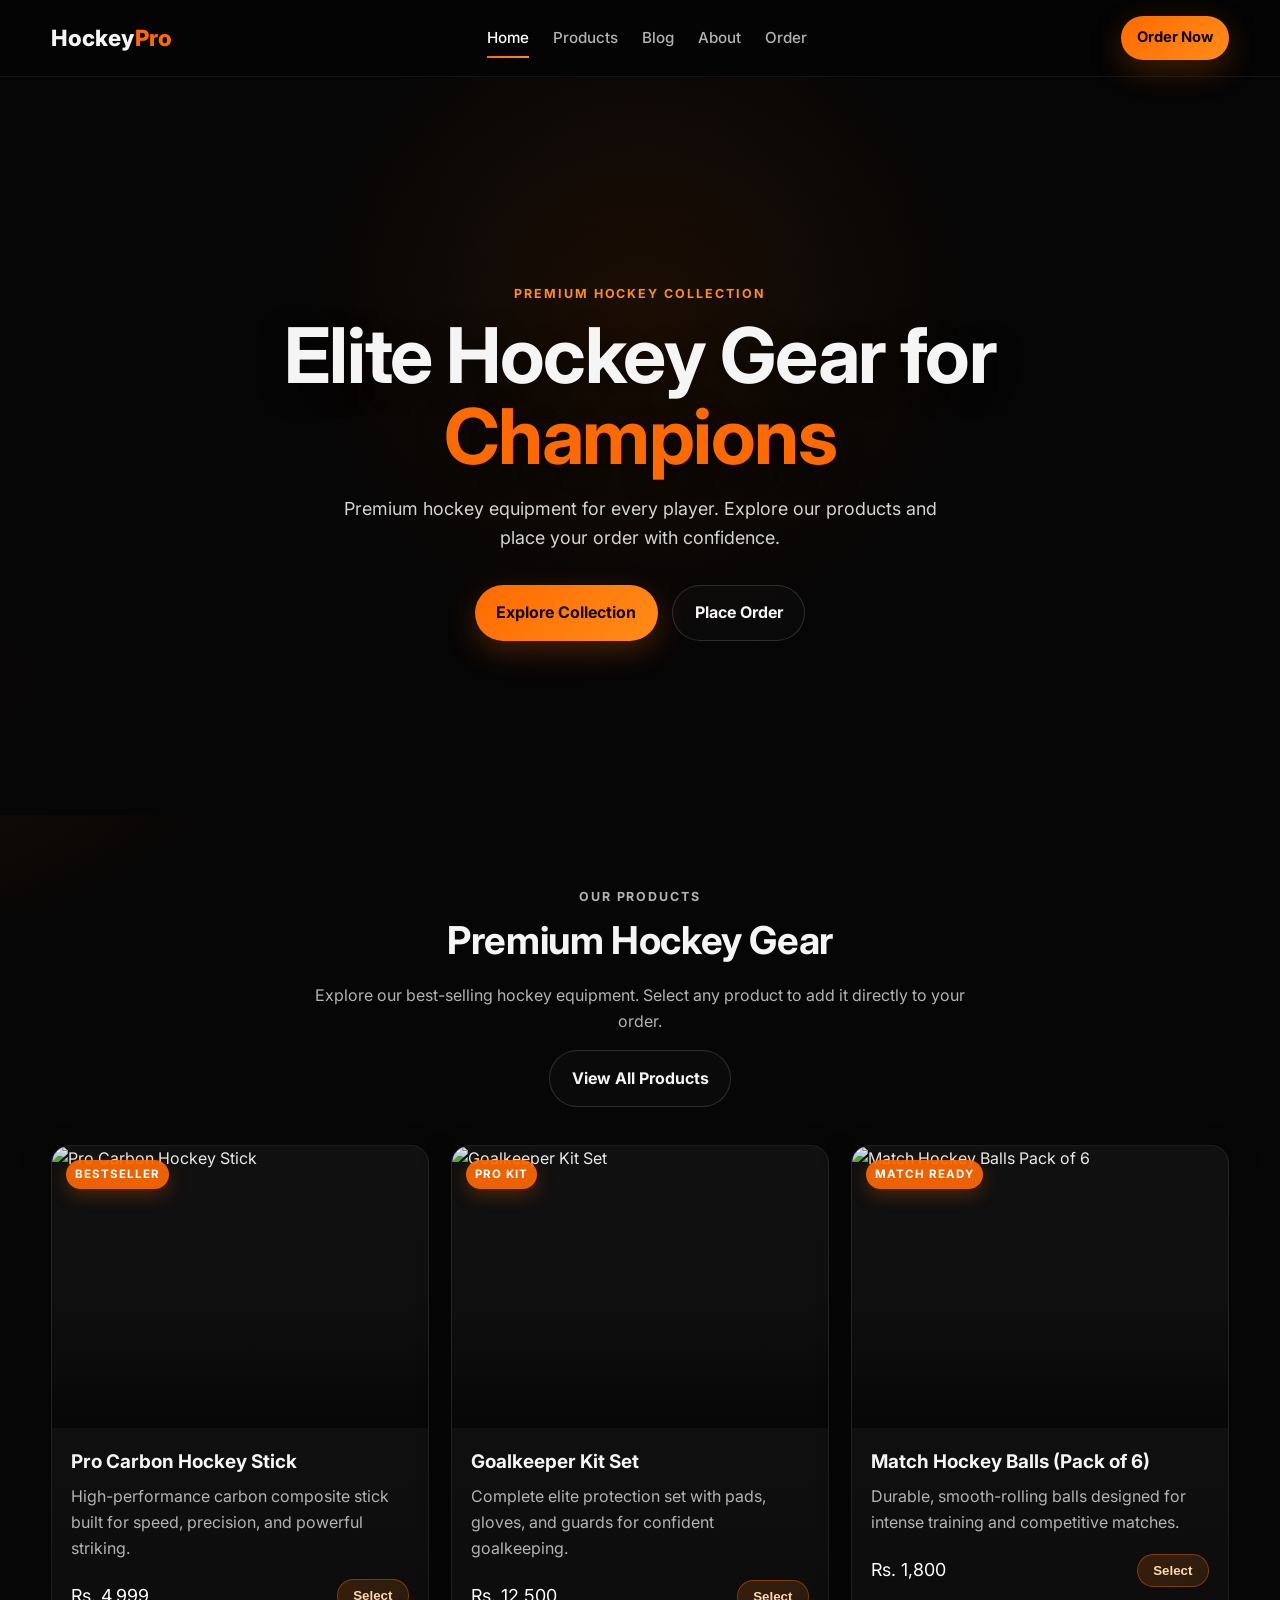
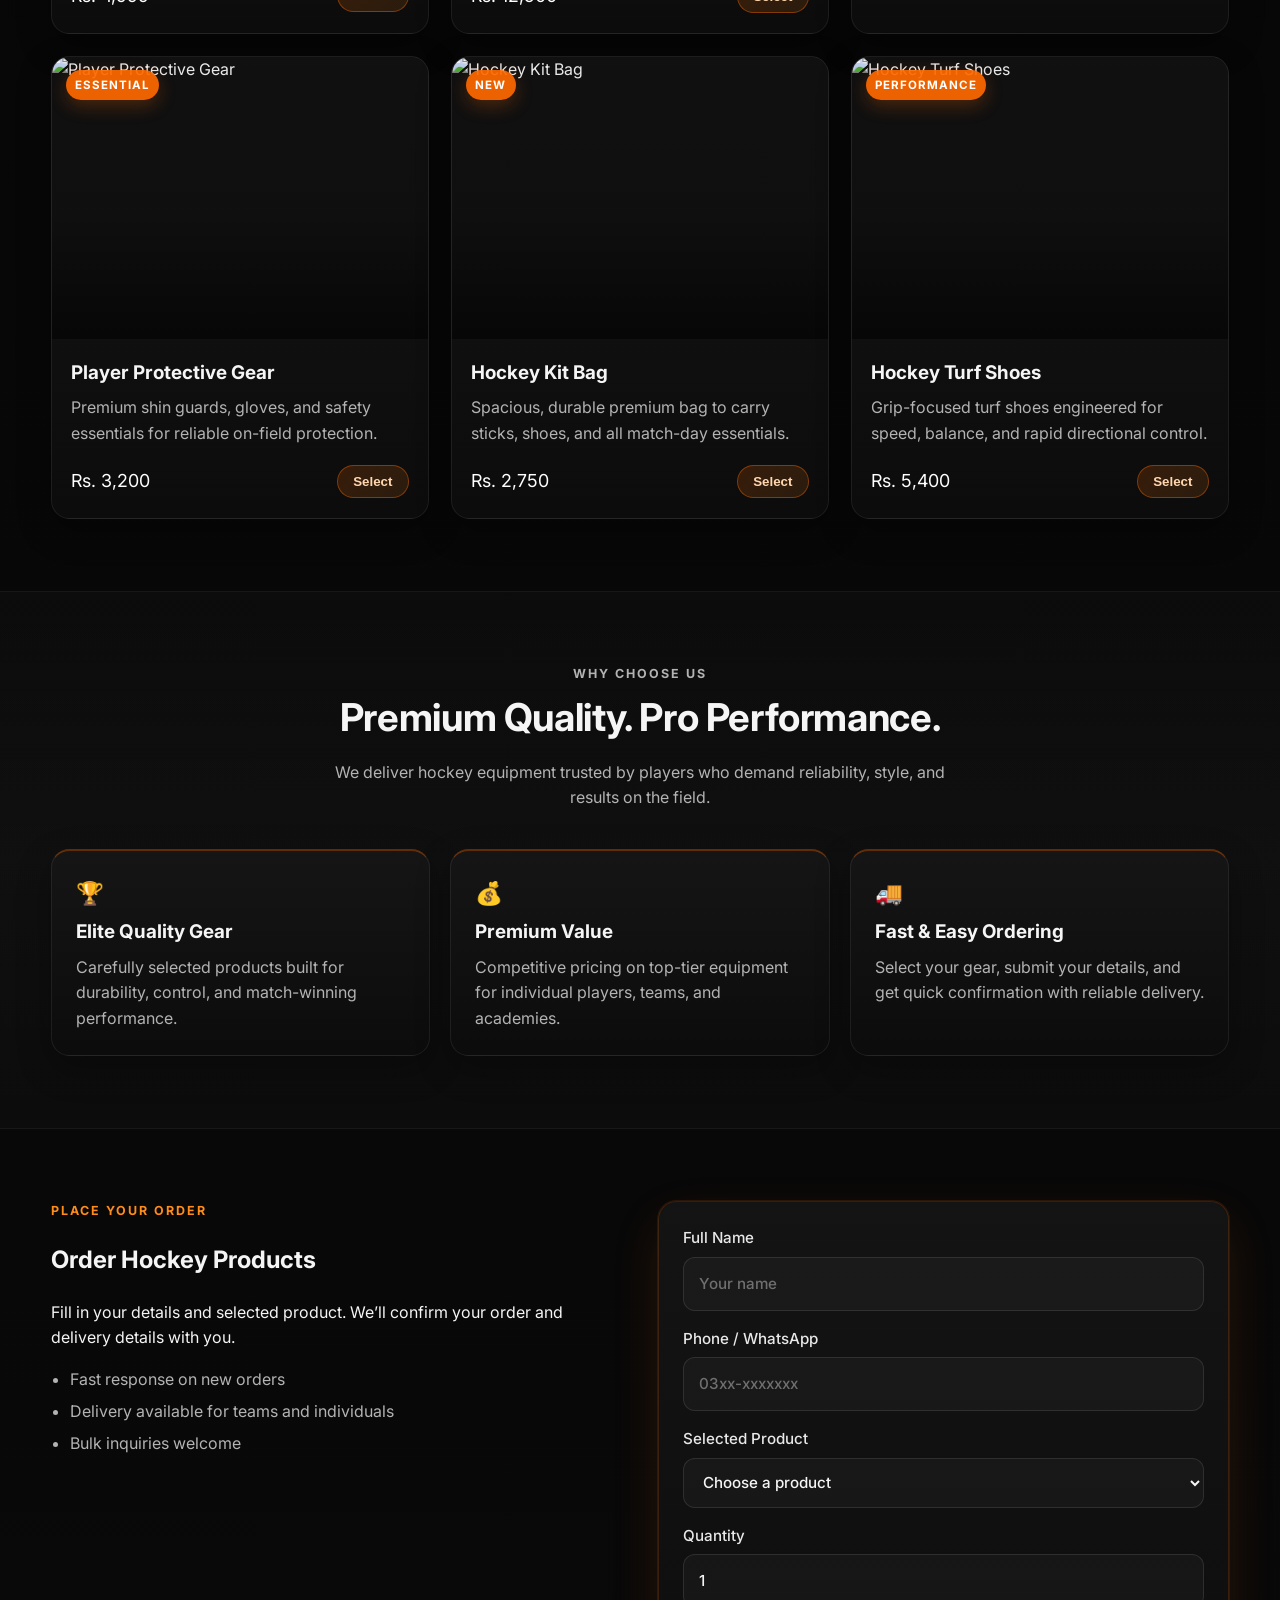
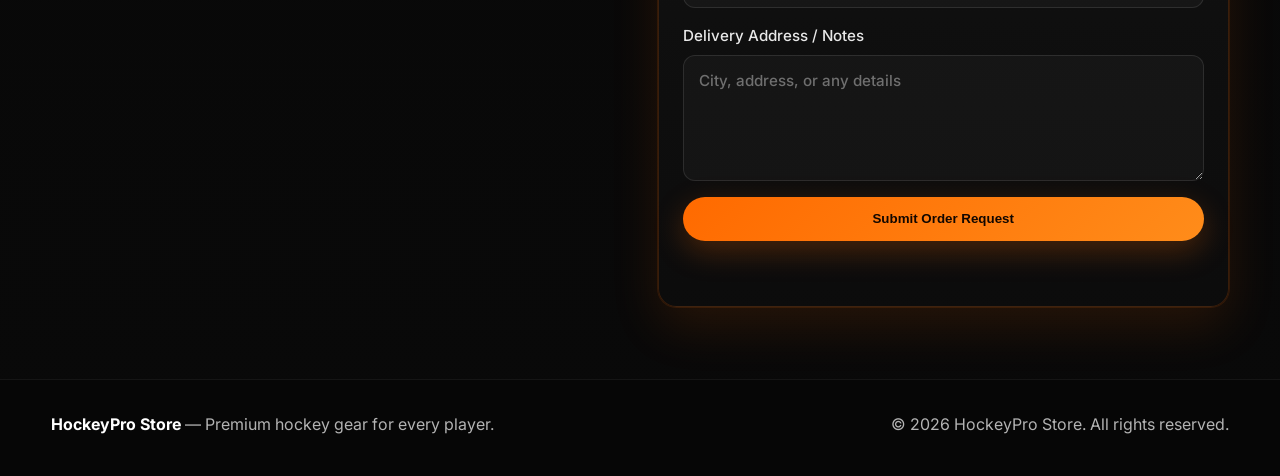
==== index.html @ 4ad11e12 "Add About Us page and unify site navigation" ====
<!DOCTYPE html>
<html lang="en">
<head>
  <meta charset="UTF-8" />
  <meta name="viewport" content="width=device-width, initial-scale=1.0" />
  <title>HockeyPro Store | Premium Hockey Gear</title>
  <meta name="description" content="Shop premium hockey sticks, balls, protective gear, and accessories. Order your hockey equipment today." />
  <link rel="preconnect" href="https://fonts.googleapis.com">
  <link rel="preconnect" href="https://fonts.gstatic.com" crossorigin>
  <link href="https://fonts.googleapis.com/css2?family=Inter:wght@400;500;600;700;800&display=swap" rel="stylesheet">
  <link rel="stylesheet" href="styles.css" />
</head>
<body>
  <header class="site-header">
    <div class="container nav">
      <a class="brand" href="index.html">Hockey<span>Pro</span></a>
      <nav class="nav-links">
        <a href="index.html" class="active">Home</a>
        <a href="products.html">Products</a>
        <a href="blog.html">Blog</a>
        <a href="about.html">About</a>
        <a href="#order">Order</a>
      </nav>
      <a class="btn btn-sm" href="#order">Order Now</a>
    </div>
  </header>

  <main id="home">
    <section class="hero">
      <div class="hero-overlay"></div>
      <div class="container hero-simple">
        <p class="eyebrow">Premium Hockey Collection</p>
        <h1>Elite Hockey Gear for <span class="accent">Champions</span></h1>
        <p class="lead">Premium hockey equipment for every player. Explore our products and place your order with confidence.</p>
        <div class="hero-actions">
          <a class="btn" href="products.html">Explore Collection</a>
          <a class="btn btn-outline" href="#order">Place Order</a>
        </div>
      </div>
    </section>

    <section id="products" class="section">
      <div class="container">
        <div class="section-head">
          <p class="eyebrow">Our Products</p>
          <h2>Premium Hockey Gear</h2>
          <p>Explore our best-selling hockey equipment. Select any product to add it directly to your order.</p>
          <p style="margin-top:1rem;"><a class="btn btn-outline" href="products.html">View All Products</a></p>
        </div>
        <div class="product-grid">
          <article class="product-card">
            <div class="product-media">
              <img src="https://images.unsplash.com/photo-1517649763962-0c623066013b?auto=format&fit=crop&w=900&q=80" alt="Pro Carbon Hockey Stick" loading="lazy" />
              <span class="product-tag">Bestseller</span>
            </div>
            <div class="product-body">
              <h3>Pro Carbon Hockey Stick</h3>
              <p>High-performance carbon composite stick built for speed, precision, and powerful striking.</p>
              <div class="product-meta">
                <span class="price">Rs. 4,999</span>
                <button class="link-btn" data-product="Pro Carbon Hockey Stick">Select</button>
              </div>
            </div>
          </article>
          <article class="product-card">
            <div class="product-media">
              <img src="https://images.unsplash.com/photo-1580748141549-71748dbe0bdc?auto=format&fit=crop&w=900&q=80" alt="Goalkeeper Kit Set" loading="lazy" />
              <span class="product-tag">Pro Kit</span>
            </div>
            <div class="product-body">
              <h3>Goalkeeper Kit Set</h3>
              <p>Complete elite protection set with pads, gloves, and guards for confident goalkeeping.</p>
              <div class="product-meta">
                <span class="price">Rs. 12,500</span>
                <button class="link-btn" data-product="Goalkeeper Kit Set">Select</button>
              </div>
            </div>
          </article>
          <article class="product-card">
            <div class="product-media">
              <img src="https://images.unsplash.com/photo-1526232761682-d26e03ac148e?auto=format&fit=crop&w=900&q=80" alt="Match Hockey Balls Pack of 6" loading="lazy" />
              <span class="product-tag">Match Ready</span>
            </div>
            <div class="product-body">
              <h3>Match Hockey Balls (Pack of 6)</h3>
              <p>Durable, smooth-rolling balls designed for intense training and competitive matches.</p>
              <div class="product-meta">
                <span class="price">Rs. 1,800</span>
                <button class="link-btn" data-product="Match Hockey Balls (Pack of 6)">Select</button>
              </div>
            </div>
          </article>
          <article class="product-card">
            <div class="product-media">
              <img src="https://images.unsplash.com/photo-1519315901367-f34ff9154487?auto=format&fit=crop&w=900&q=80" alt="Player Protective Gear" loading="lazy" />
              <span class="product-tag">Essential</span>
            </div>
            <div class="product-body">
              <h3>Player Protective Gear</h3>
              <p>Premium shin guards, gloves, and safety essentials for reliable on-field protection.</p>
              <div class="product-meta">
                <span class="price">Rs. 3,200</span>
                <button class="link-btn" data-product="Player Protective Gear">Select</button>
              </div>
            </div>
          </article>
          <article class="product-card">
            <div class="product-media">
              <img src="https://images.unsplash.com/photo-1553062407-98eeb64c6a62?auto=format&fit=crop&w=900&q=80" alt="Hockey Kit Bag" loading="lazy" />
              <span class="product-tag">New</span>
            </div>
            <div class="product-body">
              <h3>Hockey Kit Bag</h3>
              <p>Spacious, durable premium bag to carry sticks, shoes, and all match-day essentials.</p>
              <div class="product-meta">
                <span class="price">Rs. 2,750</span>
                <button class="link-btn" data-product="Hockey Kit Bag">Select</button>
              </div>
            </div>
          </article>
          <article class="product-card">
            <div class="product-media">
              <img src="https://images.unsplash.com/photo-1542291026-7eec264c27ff?auto=format&fit=crop&w=900&q=80" alt="Hockey Turf Shoes" loading="lazy" />
              <span class="product-tag">Performance</span>
            </div>
            <div class="product-body">
              <h3>Hockey Turf Shoes</h3>
              <p>Grip-focused turf shoes engineered for speed, balance, and rapid directional control.</p>
              <div class="product-meta">
                <span class="price">Rs. 5,400</span>
                <button class="link-btn" data-product="Hockey Turf Shoes">Select</button>
              </div>
            </div>
          </article>
        </div>
      </div>
    </section>

    <section id="why-us" class="section section-alt">
      <div class="container">
        <div class="section-head">
          <p class="eyebrow">Why Choose Us</p>
          <h2>Premium Quality. Pro Performance.</h2>
          <p>We deliver hockey equipment trusted by players who demand reliability, style, and results on the field.</p>
        </div>
        <div class="features-grid">
          <div class="feature">
            <div class="feature-icon">🏆</div>
            <h3>Elite Quality Gear</h3>
            <p>Carefully selected products built for durability, control, and match-winning performance.</p>
          </div>
          <div class="feature">
            <div class="feature-icon">💰</div>
            <h3>Premium Value</h3>
            <p>Competitive pricing on top-tier equipment for individual players, teams, and academies.</p>
          </div>
          <div class="feature">
            <div class="feature-icon">🚚</div>
            <h3>Fast & Easy Ordering</h3>
            <p>Select your gear, submit your details, and get quick confirmation with reliable delivery.</p>
          </div>
        </div>
      </div>
    </section>

    <section id="order" class="section">
      <div class="container order-grid">
        <div>
          <p class="eyebrow">Place Your Order</p>
          <h2>Order Hockey Products</h2>
          <p>Fill in your details and selected product. We’ll confirm your order and delivery details with you.</p>
          <ul class="order-points">
            <li>Fast response on new orders</li>
            <li>Delivery available for teams and individuals</li>
            <li>Bulk inquiries welcome</li>
          </ul>
        </div>
        <form id="order-form" class="order-form">
          <label>
            Full Name
            <input type="text" name="name" placeholder="Your name" required />
          </label>
          <label>
            Phone / WhatsApp
            <input type="tel" name="phone" placeholder="03xx-xxxxxxx" required />
          </label>
          <label>
            Selected Product
            <select name="product" id="product-select" required>
              <option value="">Choose a product</option>
              <option>Pro Carbon Hockey Stick</option>
              <option>Goalkeeper Kit Set</option>
              <option>Match Hockey Balls (Pack of 6)</option>
              <option>Player Protective Gear</option>
              <option>Hockey Kit Bag</option>
              <option>Hockey Turf Shoes</option>
            </select>
          </label>
          <label>
            Quantity
            <input type="number" name="quantity" min="1" value="1" required />
          </label>
          <label>
            Delivery Address / Notes
            <textarea name="notes" rows="4" placeholder="City, address, or any details"></textarea>
          </label>
          <button type="submit" class="btn btn-block">Submit Order Request</button>
          <p id="form-status" class="form-status" aria-live="polite"></p>
        </form>
      </div>
    </section>
  </main>

  <footer class="site-footer">
    <div class="container footer-inner">
      <p><strong>HockeyPro Store</strong> — Premium hockey gear for every player.</p>
      <p>© 2026 HockeyPro Store. All rights reserved.</p>
    </div>
  </footer>

  <script src="config.js"></script>
  <script src="script.js"></script>
</body>
</html>
---- styles.css ----
:root {
  --bg: #050505;
  --bg-soft: #0b0b0b;
  --surface: #111111;
  --surface-2: #171717;
  --text: #f5f5f5;
  --muted: #b3b3b3;
  --accent: #ff6a00;
  --accent-2: #ff8c1a;
  --accent-dark: #e25800;
  --border: rgba(255, 255, 255, 0.08);
  --border-accent: rgba(255, 106, 0, 0.35);
  --shadow: 0 24px 60px rgba(0, 0, 0, 0.55);
  --glow: 0 0 0 1px rgba(255,106,0,0.12), 0 20px 50px rgba(255,106,0,0.12);
}

* { box-sizing: border-box; }
html { scroll-behavior: smooth; }
body {
  margin: 0;
  font-family: "Inter", system-ui, -apple-system, Segoe UI, Roboto, sans-serif;
  color: var(--text);
  background:
    radial-gradient(900px 500px at 85% -10%, rgba(255,106,0,0.18), transparent 60%),
    radial-gradient(700px 400px at -10% 20%, rgba(255,106,0,0.08), transparent 55%),
    linear-gradient(180deg, #050505 0%, #090909 100%);
  line-height: 1.6;
  min-height: 100vh;
}

a { color: inherit; text-decoration: none; }
.container { width: min(1180px, 92%); margin: 0 auto; }

.site-header {
  position: sticky;
  top: 0;
  z-index: 30;
  backdrop-filter: blur(14px);
  background: rgba(5, 5, 5, 0.72);
  border-bottom: 1px solid rgba(255,255,255,0.06);
}
.nav {
  display: flex;
  align-items: center;
  justify-content: space-between;
  gap: 1rem;
  padding: 1rem 0;
}
.brand { font-size: 1.4rem; font-weight: 800; letter-spacing: 0.4px; }
.brand span { color: var(--accent); }
.nav-links { display: flex; gap: 1.5rem; color: var(--muted); font-weight: 500; font-size: 0.95rem; }
.nav-links a { position: relative; padding: 0.2rem 0; transition: color 0.2s ease; }
.nav-links a:hover { color: #fff; }
.nav-links a::after {
  content: "";
  position: absolute;
  left: 0; bottom: -4px;
  width: 100%; height: 2px;
  background: linear-gradient(90deg, var(--accent), var(--accent-2));
  transform: scaleX(0);
  transform-origin: left;
  transition: transform 0.2s ease;
}
.nav-links a.active { color: #fff; }
.nav-links a.active::after { transform: scaleX(1); }

.page-hero {
  padding: 7rem 0 4.5rem;
  position: relative;
  overflow: hidden;
  min-height: 52vh;
  display: flex;
  align-items: center;
  background: url("https://images.unsplash.com/photo-1515703407324-5f753afd8be8?auto=format&fit=crop&w=1920&q=80") center/cover no-repeat;
  border-bottom: 1px solid rgba(255,255,255,0.05);
}
.page-hero .hero-simple { max-width: 820px; position: relative; z-index: 2; }

.btn {
  display: inline-flex;
  align-items: center;
  justify-content: center;
  padding: 0.9rem 1.35rem;
  border-radius: 999px;
  background: linear-gradient(135deg, var(--accent), var(--accent-2));
  color: #120700;
  font-weight: 700;
  border: none;
  cursor: pointer;
  transition: transform 0.18s ease, box-shadow 0.18s ease, filter 0.18s ease;
  box-shadow: 0 10px 30px rgba(255,106,0,0.25);
}
.btn:hover { transform: translateY(-2px); filter: brightness(1.05); box-shadow: 0 14px 34px rgba(255,106,0,0.32); }
.btn-outline {
  background: rgba(255,255,255,0.02);
  color: var(--text);
  border: 1px solid rgba(255,255,255,0.14);
  box-shadow: none;
}
.btn-outline:hover { background: rgba(255,255,255,0.06); border-color: rgba(255,106,0,0.4); box-shadow: none; }
.btn-sm { padding: 0.65rem 1rem; font-size: 0.92rem; }
.btn-block { width: 100%; }

.hero {
  padding: 8rem 0 6rem;
  position: relative;
  overflow: hidden;
  min-height: 82vh;
  display: flex;
  align-items: center;
  background: url("https://images.unsplash.com/photo-1515703407324-5f753afd8be8?auto=format&fit=crop&w=1920&q=80") center/cover no-repeat;
}
.hero-overlay {
  position: absolute;
  inset: 0;
  z-index: 1;
  background:
    linear-gradient(180deg, rgba(5,5,5,0.35) 0%, rgba(5,5,5,0.6) 50%, rgba(5,5,5,0.92) 100%),
    radial-gradient(circle at 50% 35%, rgba(255,106,0,0.18), transparent 45%);
}
.hero-simple {
  position: relative;
  z-index: 2;
  max-width: 780px;
  margin: 0 auto;
  text-align: center;
  display: flex;
  flex-direction: column;
  align-items: center;
}
.eyebrow {
  color: var(--accent-2);
  text-transform: uppercase;
  letter-spacing: 0.16em;
  font-size: 0.78rem;
  font-weight: 700;
  margin: 0 0 0.8rem;
}
h1 {
  font-size: clamp(2.6rem, 6vw, 4.8rem);
  line-height: 1.05;
  margin: 0 0 1.1rem;
  letter-spacing: -0.02em;
  text-shadow: 0 8px 30px rgba(0,0,0,0.45);
}
h1 .accent { color: var(--accent); }
.lead { color: #d4d4d4; font-size: 1.12rem; max-width: 58ch; margin: 0; }
.hero-actions { display: flex; gap: 0.9rem; margin: 2rem 0 0; flex-wrap: wrap; justify-content: center; }

.section { padding: 4.5rem 0; }
.section-alt {
  background: linear-gradient(180deg, rgba(255,255,255,0.015), rgba(255,255,255,0.03), rgba(255,255,255,0.015));
  border-top: 1px solid rgba(255,255,255,0.05);
  border-bottom: 1px solid rgba(255,255,255,0.05);
}
.section-head { text-align: center; margin-bottom: 2.4rem; }
.section-head h2 { font-size: clamp(1.8rem, 3vw, 2.6rem); margin: 0.2rem 0 0.7rem; letter-spacing: -0.01em; }
.section-head p { color: var(--muted); margin: 0 auto; max-width: 65ch; }

.product-grid {
  display: grid;
  grid-template-columns: repeat(3, 1fr);
  gap: 1.4rem;
}
.product-card, .feature, .order-form {
  background: linear-gradient(180deg, rgba(22,22,22,0.96), rgba(12,12,12,0.99));
  border: 1px solid rgba(255,255,255,0.07);
  border-radius: 1.15rem;
  box-shadow: 0 12px 34px rgba(0,0,0,0.32);
}
.feature, .order-form { padding: 1.5rem; }
.product-card {
  overflow: hidden;
  padding: 0;
  position: relative;
  transition: transform 0.22s ease, border-color 0.22s ease, box-shadow 0.22s ease;
}
.product-card:hover {
  transform: translateY(-6px);
  border-color: var(--border-accent);
  box-shadow: 0 0 0 1px rgba(255,106,0,0.15), 0 24px 50px rgba(255,106,0,0.14);
}
.product-media {
  position: relative;
  aspect-ratio: 4 / 3;
  overflow: hidden;
  background: #111;
}
.product-media img {
  width: 100%;
  height: 100%;
  object-fit: cover;
  display: block;
  transition: transform 0.5s ease, filter 0.3s ease;
  filter: saturate(1.05) contrast(1.02);
}
.product-card:hover .product-media img { transform: scale(1.06); }
.product-media::after {
  content: "";
  position: absolute;
  inset: 0;
  background: linear-gradient(to top, rgba(5,5,5,0.85) 0%, rgba(5,5,5,0.15) 45%, rgba(5,5,5,0.05) 100%);
  pointer-events: none;
}
.product-tag {
  position: absolute;
  top: 0.85rem;
  left: 0.85rem;
  z-index: 2;
  display: inline-block;
  font-size: 0.72rem;
  font-weight: 700;
  letter-spacing: 0.08em;
  text-transform: uppercase;
  color: #fff;
  background: rgba(255,106,0,0.92);
  padding: 0.35rem 0.6rem;
  border-radius: 999px;
  box-shadow: 0 6px 18px rgba(255,106,0,0.25);
}
.product-body { padding: 1.2rem 1.2rem 1.25rem; }
.product-card h3, .feature h3 { margin: 0 0 0.45rem; font-size: 1.18rem; }
.product-card p, .feature p, .order-points { color: var(--muted); margin: 0; }
.product-meta {
  display: flex;
  align-items: center;
  justify-content: space-between;
  margin-top: 1.15rem;
  gap: 0.6rem;
}
.product-meta .price { font-size: 1.12rem; color: #fff; }
.link-btn {
  background: linear-gradient(135deg, rgba(255,106,0,0.18), rgba(255,140,26,0.12));
  color: #ffd7b0;
  border: 1px solid rgba(255,106,0,0.4);
  padding: 0.5rem 0.95rem;
  border-radius: 999px;
  font-weight: 600;
  cursor: pointer;
  transition: all 0.18s ease;
}
.link-btn:hover { background: linear-gradient(135deg, var(--accent), var(--accent-2)); color: #120700; border-color: transparent; }

.features-grid { display: grid; grid-template-columns: repeat(3, 1fr); gap: 1.25rem; }
.feature { border-top: 2px solid rgba(255,106,0,0.35); }
.feature-icon { font-size: 1.4rem; margin-bottom: 0.4rem; }

.order-grid {
  display: grid;
  grid-template-columns: 1fr 1fr;
  gap: 2.2rem;
  align-items: start;
}
.order-points { padding-left: 1.2rem; margin: 1rem 0 0; }
.order-points li { margin-bottom: 0.4rem; }
.order-form {
  display: grid;
  gap: 1rem;
  background: linear-gradient(180deg, rgba(20,20,20,0.98), rgba(12,12,12,0.98));
  border: 1px solid rgba(255,106,0,0.18);
  box-shadow: var(--glow);
}
.order-form label { display: grid; gap: 0.4rem; font-weight: 500; color: #e8e8e8; font-size: 0.95rem; }
.order-form input, .order-form select, .order-form textarea {
  width: 100%;
  padding: 0.85rem 0.95rem;
  border-radius: 0.75rem;
  border: 1px solid rgba(255,255,255,0.1);
  background: rgba(255,255,255,0.03);
  color: var(--text);
  font: inherit;
  transition: border-color 0.18s ease, box-shadow 0.18s ease, background 0.18s ease;
}
.order-form input::placeholder, .order-form textarea::placeholder { color: #6f6f6f; }
.order-form input:focus, .order-form select:focus, .order-form textarea:focus {
  outline: none;
  border-color: rgba(255,106,0,0.55);
  box-shadow: 0 0 0 3px rgba(255,106,0,0.12);
  background: rgba(255,255,255,0.05);
}
.order-form select option { background: #111; color: #fff; }
.form-status { min-height: 1.4em; margin: 0.2rem 0 0; color: #ffbf8a; font-weight: 500; }

/* About page */
.about-hero {
  padding: 8rem 0 5.5rem;
  position: relative;
  overflow: hidden;
  display: flex;
  align-items: center;
  min-height: 70vh;
  background: url("https://images.unsplash.com/photo-1515703407324-5f753afd8be8?auto=format&fit=crop&w=1920&q=80") center/cover no-repeat;
  border-bottom: 1px solid rgba(255,255,255,0.05);
}
.about-hero-inner {
  position: relative;
  z-index: 2;
  max-width: 840px;
  margin: 0 auto;
  text-align: center;
}

.stats-band {
  background: linear-gradient(180deg, rgba(255,255,255,0.03), rgba(255,255,255,0.01));
  border-bottom: 1px solid rgba(255,255,255,0.06);
}
.stats-grid {
  display: grid;
  grid-template-columns: repeat(4, 1fr);
  gap: 1.2rem;
  padding: 2.4rem 0;
}
.stat { position: relative; text-align: center; padding: 0.4rem 0; }
.stat + .stat::before {
  content: "";
  position: absolute;
  left: -0.6rem;
  top: 12%;
  bottom: 12%;
  width: 1px;
  background: rgba(255,255,255,0.08);
}
.stat strong {
  display: block;
  font-size: clamp(1.9rem, 3.2vw, 2.7rem);
  line-height: 1.1;
  letter-spacing: -0.02em;
  background: linear-gradient(135deg, #ffffff 20%, var(--accent-2) 100%);
  -webkit-background-clip: text;
  background-clip: text;
  color: transparent;
}
.stat span { display: block; margin-top: 0.35rem; color: var(--muted); font-size: 0.9rem; }

.story-grid {
  display: grid;
  grid-template-columns: 1.02fr 1fr;
  gap: 3.2rem;
  align-items: center;
}
.story-media {
  position: relative;
  border-radius: 1.2rem;
  overflow: hidden;
  border: 1px solid rgba(255,255,255,0.08);
  box-shadow: var(--shadow);
}
.story-media img {
  width: 100%;
  display: block;
  aspect-ratio: 4 / 3;
  object-fit: cover;
}
.story-media::after {
  content: "";
  position: absolute;
  inset: 0;
  background: linear-gradient(180deg, transparent 55%, rgba(5,5,5,0.65));
  pointer-events: none;
}
.story-badge {
  position: absolute;
  z-index: 2;
  left: 1rem;
  bottom: 1rem;
  padding: 0.5rem 0.95rem;
  border-radius: 999px;
  background: linear-gradient(135deg, var(--accent), var(--accent-2));
  color: #120700;
  font-weight: 800;
  font-size: 0.78rem;
  letter-spacing: 0.06em;
  text-transform: uppercase;
  box-shadow: 0 8px 22px rgba(255,106,0,0.3);
}
.story-copy h2 {
  font-size: clamp(1.7rem, 3vw, 2.4rem);
  margin: 0.2rem 0 1rem;
  letter-spacing: -0.01em;
}
.story-copy p { color: var(--muted); margin: 0 0 1rem; }
.story-list {
  list-style: none;
  margin: 1.4rem 0 0;
  padding: 0;
  display: grid;
  gap: 0.7rem;
}
.story-list li {
  display: flex;
  gap: 0.65rem;
  align-items: flex-start;
  color: #e2e2e2;
  font-size: 0.97rem;
}
.story-list li::before {
  content: "✓";
  flex: 0 0 auto;
  width: 1.35rem;
  height: 1.35rem;
  border-radius: 50%;
  display: grid;
  place-items: center;
  background: rgba(255,106,0,0.14);
  color: var(--accent-2);
  font-size: 0.75rem;
  font-weight: 800;
  border: 1px solid rgba(255,106,0,0.3);
}

.steps-grid {
  display: grid;
  grid-template-columns: repeat(3, 1fr);
  gap: 1.25rem;
}
.step-card {
  position: relative;
  padding: 1.6rem;
  border-radius: 1.15rem;
  background: linear-gradient(180deg, rgba(22,22,22,0.96), rgba(12,12,12,0.99));
  border: 1px solid rgba(255,255,255,0.07);
  box-shadow: 0 12px 34px rgba(0,0,0,0.32);
  overflow: hidden;
}
.step-card::before {
  content: "";
  position: absolute;
  inset: 0 0 auto;
  height: 2px;
  background: linear-gradient(90deg, var(--accent), transparent);
  opacity: 0.7;
}
.step-num {
  display: block;
  font-size: 2rem;
  font-weight: 800;
  line-height: 1;
  letter-spacing: -0.03em;
  background: linear-gradient(135deg, rgba(255,255,255,0.35), rgba(255,106,0,0.55));
  -webkit-background-clip: text;
  background-clip: text;
  color: transparent;
  margin-bottom: 0.7rem;
}
.step-card h3 { margin: 0 0 0.45rem; font-size: 1.12rem; }
.step-card p { margin: 0; color: var(--muted); font-size: 0.95rem; }

.about-quote {
  margin: 0 auto;
  max-width: 920px;
  padding: 2.8rem 2.2rem;
  border-radius: 1.25rem;
  border: 1px solid rgba(255,106,0,0.22);
  background: linear-gradient(135deg, rgba(255,106,0,0.09), rgba(255,140,26,0.03));
  text-align: center;
}
.about-quote p {
  margin: 0;
  font-size: clamp(1.1rem, 2vw, 1.45rem);
  line-height: 1.6;
  color: #f2f2f2;
  font-weight: 500;
}
.about-quote footer { margin-top: 1.3rem; color: var(--muted); font-size: 0.92rem; }
.about-quote strong { color: #fff; }
.about-cta .hero-actions { margin-top: 1.8rem; }

/* Blog article */
.blog-hero {
  padding: 7rem 0 4.5rem;
  position: relative;
  overflow: hidden;
  display: flex;
  align-items: center;
  min-height: 60vh;
  background: url("https://images.unsplash.com/photo-1515703407324-5f753afd8be8?auto=format&fit=crop&w=1920&q=80") center/cover no-repeat;
  border-bottom: 1px solid rgba(255,255,255,0.05);
}
.blog-hero-inner {
  position: relative;
  z-index: 2;
  max-width: 880px;
  margin: 0 auto;
  text-align: center;
}
.blog-hero h1 { font-size: clamp(2.1rem, 4.6vw, 3.6rem); }
.article-meta {
  display: flex;
  flex-wrap: wrap;
  align-items: center;
  justify-content: center;
  gap: 0.55rem;
  margin-top: 1.7rem;
  color: var(--muted);
  font-size: 0.92rem;
}
.author-avatar {
  width: 2.2rem;
  height: 2.2rem;
  border-radius: 50%;
  display: inline-grid;
  place-items: center;
  background: linear-gradient(135deg, var(--accent), var(--accent-2));
  color: #120700;
  font-weight: 800;
  font-size: 0.76rem;
  letter-spacing: 0.02em;
  margin-right: 0.25rem;
}
.article-meta .dot { color: rgba(255,255,255,0.3); }

.blog-section { padding-top: 3.5rem; }
.blog-layout {
  display: grid;
  grid-template-columns: minmax(0, 1fr) 320px;
  gap: 3rem;
  align-items: start;
}
.article {
  max-width: 760px;
  color: #dcdcdc;
  font-size: 1.03rem;
}
.article-figure {
  margin: 0 0 2rem;
  border-radius: 1.15rem;
  overflow: hidden;
  border: 1px solid rgba(255,255,255,0.08);
  background: #0d0d0d;
}
.article-figure img {
  width: 100%;
  display: block;
  aspect-ratio: 16 / 9;
  object-fit: cover;
}
.article-figure figcaption {
  padding: 0.8rem 1rem;
  font-size: 0.85rem;
  color: var(--muted);
  border-top: 1px solid rgba(255,255,255,0.06);
  background: rgba(255,255,255,0.02);
}
.article p { margin: 0 0 1.15rem; }
.article-intro { font-size: 1.2rem; color: #f0f0f0; }
.article h2 {
  font-size: clamp(1.4rem, 2.4vw, 1.9rem);
  margin: 2.2rem 0 0.85rem;
  color: #fff;
  letter-spacing: -0.01em;
}
.article-list {
  margin: 0 0 1.3rem;
  padding-left: 1.3rem;
  color: var(--muted);
  display: grid;
  gap: 0.55rem;
}
.article-list strong { color: #fff; }
.article-list-numbered { color: #dcdcdc; }
.callout {
  margin: 1.8rem 0;
  padding: 1.35rem 1.5rem;
  border-radius: 1rem;
  border: 1px solid rgba(255,106,0,0.28);
  background: linear-gradient(135deg, rgba(255,106,0,0.1), rgba(255,140,26,0.04));
}
.callout h3 { margin: 0 0 0.45rem; font-size: 1.05rem; }
.callout p { margin: 0; color: #d8d8d8; }
.callout a { color: var(--accent-2); font-weight: 600; text-decoration: underline; text-underline-offset: 2px; }
.article-aside {
  position: sticky;
  top: 100px;
  display: grid;
  gap: 1.2rem;
}
.aside-card {
  background: linear-gradient(180deg, rgba(22,22,22,0.96), rgba(12,12,12,0.99));
  border: 1px solid rgba(255,255,255,0.08);
  border-radius: 1.15rem;
  padding: 1.4rem;
  box-shadow: 0 12px 34px rgba(0,0,0,0.32);
}
.aside-card h3 { margin: 0.1rem 0 0.5rem; font-size: 1.15rem; }
.aside-card p { color: var(--muted); font-size: 0.92rem; margin: 0 0 1rem; }
.aside-card img {
  width: 100%;
  aspect-ratio: 4 / 3;
  object-fit: cover;
  border-radius: 0.8rem;
  margin: 0.4rem 0 0.8rem;
  display: block;
}
.aside-card .aside-price { color: #fff; font-size: 1.2rem; margin: 0 0 1rem; }
.aside-card-alt { border-color: rgba(255,106,0,0.22); }
.blog-cta { border-top: none; }

.site-footer {
  border-top: 1px solid rgba(255,255,255,0.06);
  padding: 1.8rem 0 2.2rem;
  color: var(--muted);
  background: rgba(0,0,0,0.3);
}

.products-page {
  background:
    linear-gradient(rgba(5,5,5,0.82), rgba(5,5,5,0.9)),
    url("https://images.unsplash.com/photo-1515703407324-5f753afd8be8?auto=format&fit=crop&w=1920&q=80") center/cover fixed no-repeat;
}
.products-section {
  background: transparent;
}
.footer-inner { display: flex; justify-content: space-between; gap: 1rem; flex-wrap: wrap; align-items: center; }
.footer-inner p { margin: 0.2rem 0; }
.footer-inner strong { color: #fff; }

@media (max-width: 900px) {
  .order-grid { grid-template-columns: 1fr; }
  .product-grid, .features-grid { grid-template-columns: repeat(2, 1fr); }
  .hero { min-height: 72vh; padding: 6.5rem 0 4.5rem; }
  .blog-layout { grid-template-columns: 1fr; gap: 2.4rem; }
  .article { max-width: none; }
  .article-aside { position: static; grid-template-columns: 1fr 1fr; }
  .blog-hero { min-height: 52vh; padding: 6rem 0 3.5rem; }
  .story-grid { grid-template-columns: 1fr; gap: 2.2rem; }
  .story-media { max-width: 640px; width: 100%; }
  .about-hero { min-height: 58vh; padding: 6.5rem 0 4rem; }
}
@media (max-width: 640px) {
  .nav-links { display: none; }
  .product-grid, .features-grid { grid-template-columns: 1fr; }
  .hero { min-height: 70vh; padding: 5.5rem 0 3.5rem; }
  .hero-actions { flex-direction: column; width: 100%; max-width: 320px; }
  .hero-actions .btn { width: 100%; }
  .article-aside { grid-template-columns: 1fr; }
  .article-meta { font-size: 0.85rem; }
  .article-intro { font-size: 1.08rem; }
  .callout { padding: 1.15rem 1.2rem; }
  .stats-grid { grid-template-columns: 1fr 1fr; gap: 1.4rem 1rem; padding: 1.9rem 0; }
  .stat + .stat::before { display: none; }
  .steps-grid { grid-template-columns: 1fr; }
  .about-quote { padding: 2rem 1.25rem; }
  .about-hero { min-height: 0; padding: 5.5rem 0 3.2rem; }
}
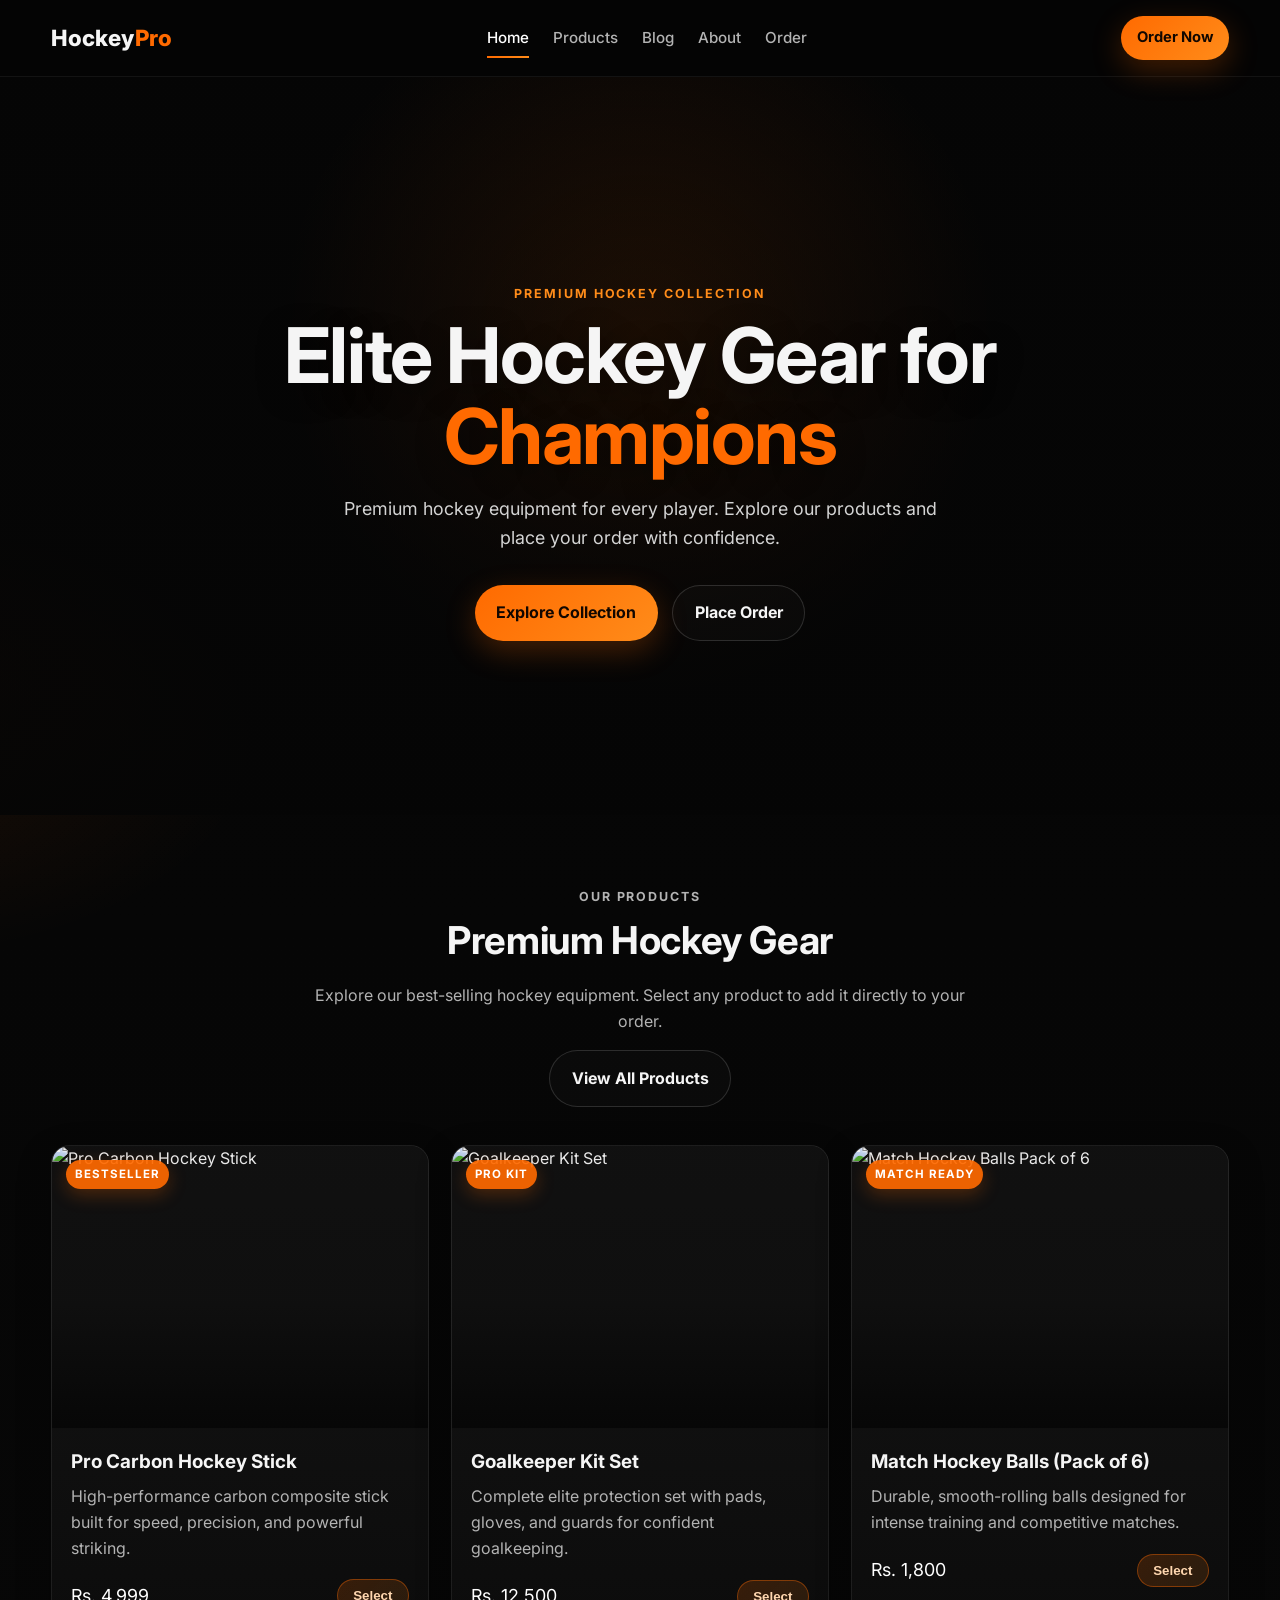
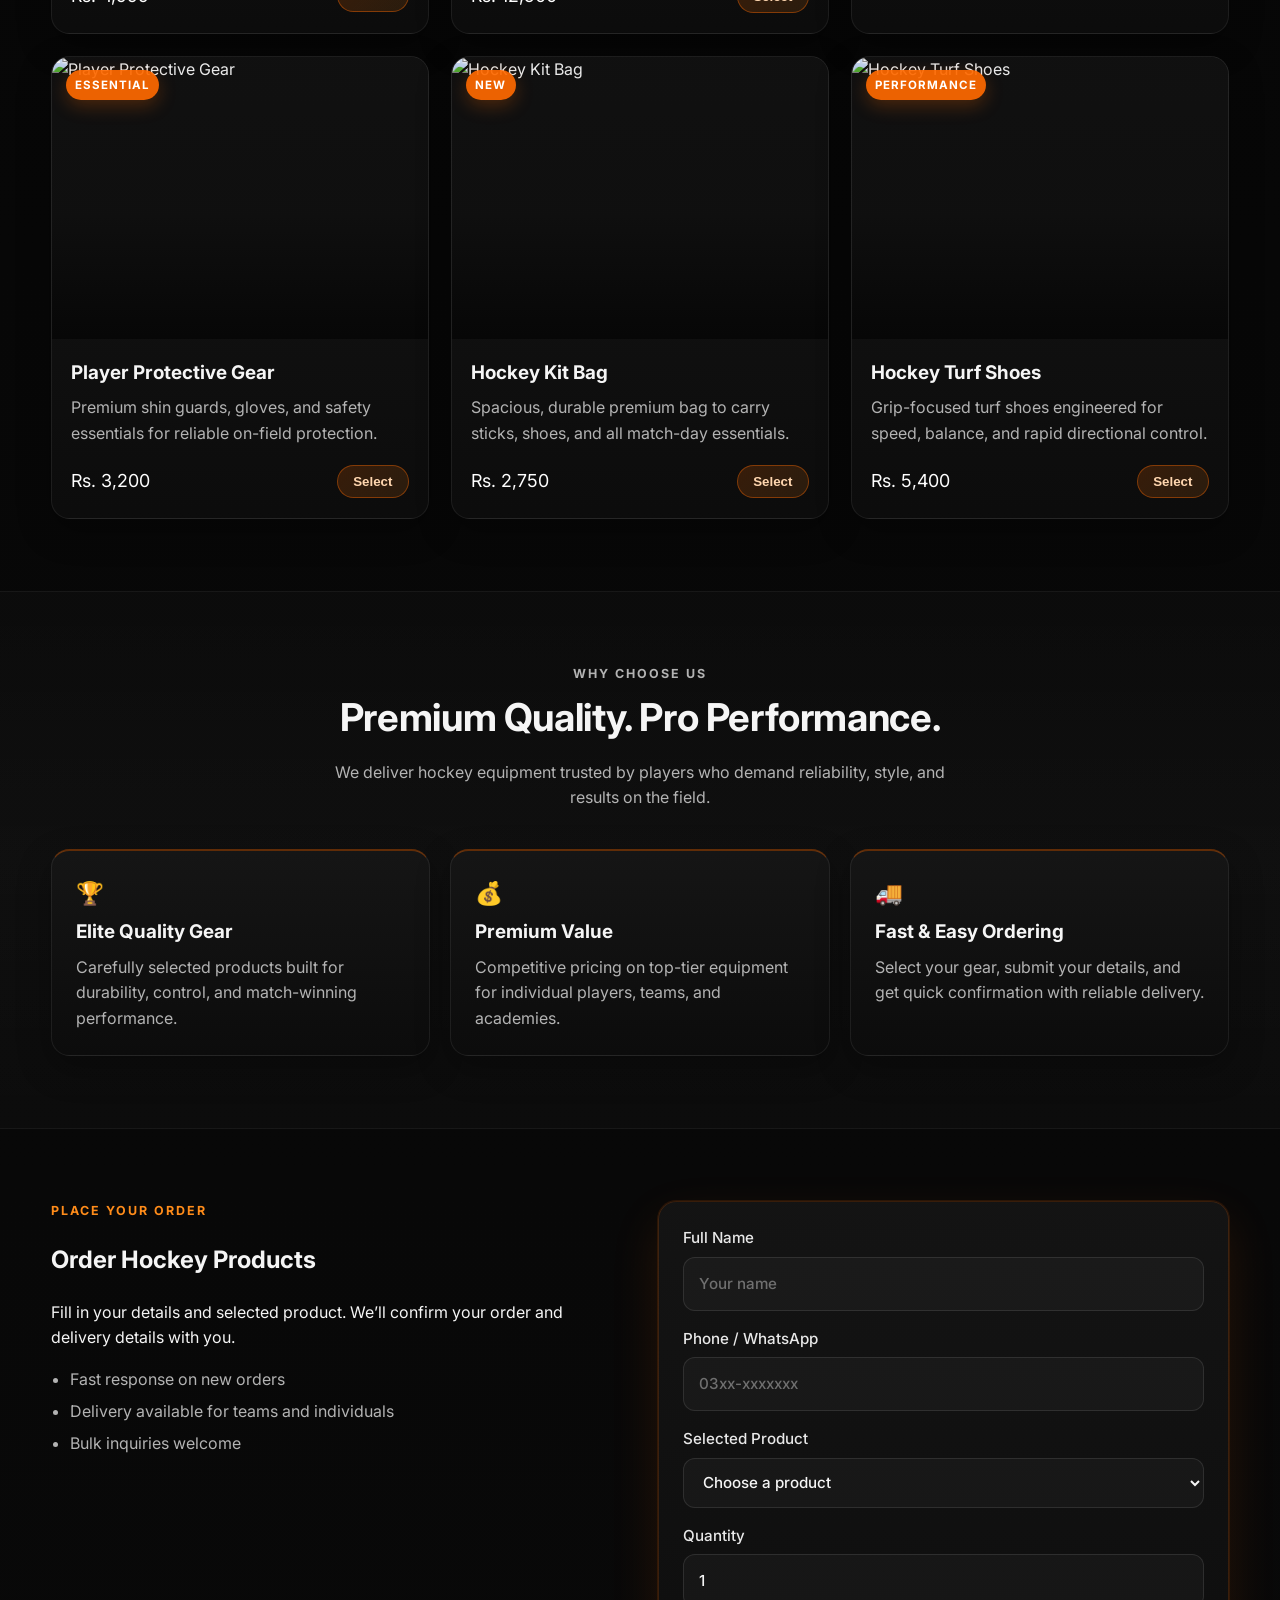
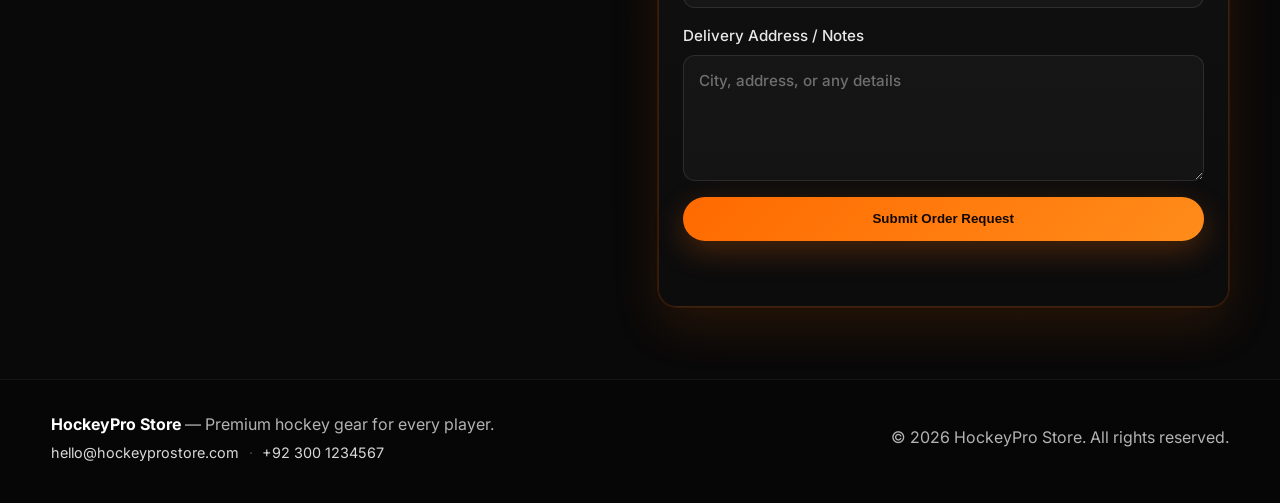
==== commit 883e2ca8: "Upgrade About cards, add brand story and contact section" ====
--- a/index.html
+++ b/index.html
@@ -213,7 +213,14 @@
 
   <footer class="site-footer">
     <div class="container footer-inner">
-      <p><strong>HockeyPro Store</strong> — Premium hockey gear for every player.</p>
+      <div class="footer-brand">
+        <p><strong>HockeyPro Store</strong> — Premium hockey gear for every player.</p>
+        <p class="footer-contact">
+          <a href="mailto:hello@hockeyprostore.com">hello@hockeyprostore.com</a>
+          <span>·</span>
+          <a href="tel:+923001234567">+92 300 1234567</a>
+        </p>
+      </div>
       <p>© 2026 HockeyPro Store. All rights reserved.</p>
     </div>
   </footer>
--- a/styles.css
+++ b/styles.css
@@ -415,32 +415,43 @@
 }
 .step-card {
   position: relative;
-  padding: 1.6rem;
-  border-radius: 1.15rem;
-  background: linear-gradient(180deg, rgba(22,22,22,0.96), rgba(12,12,12,0.99));
-  border: 1px solid rgba(255,255,255,0.07);
-  box-shadow: 0 12px 34px rgba(0,0,0,0.32);
-  overflow: hidden;
+  padding: 1.9rem 1.6rem;
+  border-radius: 1.3rem;
+  background:
+    radial-gradient(120% 130% at 100% 0%, rgba(255,106,0,0.07), transparent 48%),
+    linear-gradient(180deg, rgba(24,24,24,0.98), rgba(10,10,10,0.99));
+  border: 1px solid rgba(255,255,255,0.08);
+  box-shadow: 0 18px 44px rgba(0,0,0,0.42), inset 0 1px 0 rgba(255,255,255,0.05);
+  overflow: hidden;
+  transition: transform 0.25s ease, border-color 0.25s ease, box-shadow 0.25s ease;
+}
+.step-card:hover {
+  transform: translateY(-6px);
+  border-color: rgba(255,106,0,0.38);
+  box-shadow: 0 26px 60px rgba(0,0,0,0.5), 0 0 0 1px rgba(255,106,0,0.14), 0 18px 44px rgba(255,106,0,0.1);
 }
 .step-card::before {
   content: "";
   position: absolute;
   inset: 0 0 auto;
   height: 2px;
-  background: linear-gradient(90deg, var(--accent), transparent);
-  opacity: 0.7;
+  background: linear-gradient(90deg, var(--accent), var(--accent-2) 40%, transparent 85%);
+  opacity: 0.85;
 }
 .step-num {
-  display: block;
-  font-size: 2rem;
+  display: inline-grid;
+  place-items: center;
+  width: 3rem;
+  height: 3rem;
+  border-radius: 0.85rem;
+  font-size: 1.1rem;
   font-weight: 800;
-  line-height: 1;
-  letter-spacing: -0.03em;
-  background: linear-gradient(135deg, rgba(255,255,255,0.35), rgba(255,106,0,0.55));
-  -webkit-background-clip: text;
-  background-clip: text;
-  color: transparent;
-  margin-bottom: 0.7rem;
+  letter-spacing: 0.02em;
+  color: #ffd7b0;
+  background: linear-gradient(135deg, rgba(255,106,0,0.2), rgba(255,140,26,0.05));
+  border: 1px solid rgba(255,106,0,0.32);
+  box-shadow: inset 0 1px 0 rgba(255,255,255,0.08), 0 8px 20px rgba(255,106,0,0.1);
+  margin-bottom: 0.95rem;
 }
 .step-card h3 { margin: 0 0 0.45rem; font-size: 1.12rem; }
 .step-card p { margin: 0; color: var(--muted); font-size: 0.95rem; }
@@ -464,6 +475,199 @@
 .about-quote footer { margin-top: 1.3rem; color: var(--muted); font-size: 0.92rem; }
 .about-quote strong { color: #fff; }
 .about-cta .hero-actions { margin-top: 1.8rem; }
+
+/* Premium cards on the About page */
+.about-page .feature {
+  position: relative;
+  padding: 1.9rem 1.7rem;
+  border-radius: 1.3rem;
+  border: 1px solid rgba(255,106,0,0.16);
+  background:
+    radial-gradient(120% 130% at 0% 0%, rgba(255,106,0,0.12), transparent 48%),
+    linear-gradient(180deg, rgba(24,24,24,0.98), rgba(10,10,10,0.99));
+  box-shadow: 0 18px 44px rgba(0,0,0,0.45), inset 0 1px 0 rgba(255,255,255,0.06);
+  overflow: hidden;
+  transition: transform 0.25s ease, border-color 0.25s ease, box-shadow 0.25s ease;
+}
+.about-page .feature::before {
+  content: "";
+  position: absolute;
+  inset: 0 0 auto;
+  height: 2px;
+  background: linear-gradient(90deg, var(--accent), var(--accent-2) 45%, transparent 90%);
+  opacity: 0.9;
+}
+.about-page .feature::after {
+  content: "";
+  position: absolute;
+  top: -45px;
+  right: -45px;
+  width: 130px;
+  height: 130px;
+  border-radius: 50%;
+  background: radial-gradient(circle, rgba(255,106,0,0.16), transparent 70%);
+  pointer-events: none;
+}
+.about-page .feature > * { position: relative; z-index: 1; }
+.about-page .feature:hover {
+  transform: translateY(-8px);
+  border-color: rgba(255,106,0,0.45);
+  box-shadow: 0 26px 60px rgba(0,0,0,0.55), 0 0 0 1px rgba(255,106,0,0.18), 0 18px 44px rgba(255,106,0,0.12);
+}
+.about-page .feature-icon {
+  width: 3.1rem;
+  height: 3.1rem;
+  border-radius: 0.95rem;
+  display: grid;
+  place-items: center;
+  background: linear-gradient(135deg, rgba(255,106,0,0.22), rgba(255,140,26,0.06));
+  border: 1px solid rgba(255,106,0,0.3);
+  box-shadow: inset 0 1px 0 rgba(255,255,255,0.08), 0 8px 22px rgba(255,106,0,0.12);
+  font-size: 1.35rem;
+  margin-bottom: 1.1rem;
+}
+.about-page .feature h3 { font-size: 1.22rem; letter-spacing: -0.01em; margin-bottom: 0.5rem; }
+.about-page .feature p { font-size: 0.96rem; line-height: 1.65; }
+
+/* More about us */
+.about-extra-grid {
+  display: grid;
+  grid-template-columns: 1.1fr 0.9fr;
+  gap: 3rem;
+  align-items: center;
+}
+.about-extra-copy h2 {
+  font-size: clamp(1.7rem, 3vw, 2.4rem);
+  margin: 0.2rem 0 1rem;
+  letter-spacing: -0.01em;
+}
+.about-extra-copy p { color: var(--muted); margin: 0 0 1rem; }
+.about-highlights {
+  display: grid;
+  grid-template-columns: repeat(3, 1fr);
+  gap: 0.9rem;
+  margin-top: 1.5rem;
+}
+.about-highlights div {
+  padding: 1rem;
+  border-radius: 0.9rem;
+  border: 1px solid rgba(255,255,255,0.08);
+  background: rgba(255,255,255,0.025);
+}
+.about-highlights strong { display: block; font-size: 1.15rem; color: #fff; }
+.about-highlights span { color: var(--muted); font-size: 0.82rem; }
+
+.promise-card {
+  position: relative;
+  padding: 1.9rem 1.7rem;
+  border-radius: 1.3rem;
+  border: 1px solid rgba(255,106,0,0.24);
+  background:
+    radial-gradient(130% 120% at 100% 0%, rgba(255,106,0,0.14), transparent 50%),
+    linear-gradient(180deg, rgba(26,26,26,0.99), rgba(11,11,11,1));
+  box-shadow: var(--glow), 0 22px 55px rgba(0,0,0,0.5);
+}
+.promise-card h3 { margin: 0.1rem 0 0.4rem; font-size: 1.25rem; }
+.promise-list {
+  list-style: none;
+  margin: 1.2rem 0 0;
+  padding: 0;
+  display: grid;
+  gap: 0.9rem;
+}
+.promise-list li {
+  position: relative;
+  padding-left: 1.7rem;
+  color: var(--muted);
+  font-size: 0.95rem;
+  line-height: 1.6;
+}
+.promise-list li::before {
+  content: "✓";
+  position: absolute;
+  left: 0;
+  top: 0.02rem;
+  color: var(--accent-2);
+  font-weight: 800;
+}
+.promise-list strong { color: #fff; }
+
+/* Contact */
+.contact-grid {
+  display: grid;
+  grid-template-columns: repeat(auto-fit, minmax(240px, 1fr));
+  gap: 1.25rem;
+}
+.contact-card {
+  position: relative;
+  display: flex;
+  flex-direction: column;
+  gap: 0.35rem;
+  padding: 1.7rem 1.5rem;
+  border-radius: 1.25rem;
+  border: 1px solid rgba(255,255,255,0.08);
+  background: linear-gradient(180deg, rgba(22,22,22,0.97), rgba(10,10,10,0.99));
+  box-shadow: 0 16px 40px rgba(0,0,0,0.4), inset 0 1px 0 rgba(255,255,255,0.05);
+  overflow: hidden;
+  transition: transform 0.25s ease, border-color 0.25s ease, box-shadow 0.25s ease;
+}
+.contact-card::before {
+  content: "";
+  position: absolute;
+  inset: 0 0 auto;
+  height: 2px;
+  background: linear-gradient(90deg, var(--accent), transparent 85%);
+  opacity: 0;
+  transition: opacity 0.25s ease;
+}
+.contact-card:hover {
+  transform: translateY(-6px);
+  border-color: rgba(255,106,0,0.4);
+  box-shadow: 0 24px 55px rgba(0,0,0,0.5), 0 0 0 1px rgba(255,106,0,0.14);
+}
+.contact-card:hover::before { opacity: 1; }
+.contact-icon {
+  width: 2.9rem;
+  height: 2.9rem;
+  display: grid;
+  place-items: center;
+  border-radius: 0.9rem;
+  background: linear-gradient(135deg, rgba(255,106,0,0.18), rgba(255,140,26,0.05));
+  border: 1px solid rgba(255,106,0,0.28);
+  font-size: 1.25rem;
+  margin-bottom: 0.8rem;
+}
+.contact-card h3 { margin: 0; font-size: 1.05rem; letter-spacing: 0.01em; }
+.contact-detail {
+  margin: 0;
+  color: #fff;
+  font-weight: 600;
+  font-size: 0.98rem;
+  word-break: break-word;
+}
+.contact-sub { margin: 0; color: var(--muted); font-size: 0.88rem; line-height: 1.55; }
+.contact-action {
+  margin-top: auto;
+  padding-top: 0.9rem;
+  color: var(--accent-2);
+  font-size: 0.88rem;
+  font-weight: 600;
+}
+.contact-cta {
+  margin-top: 1.6rem;
+  display: flex;
+  align-items: center;
+  justify-content: space-between;
+  gap: 1.5rem;
+  padding: 1.8rem 1.9rem;
+  border-radius: 1.3rem;
+  border: 1px solid rgba(255,106,0,0.24);
+  background: linear-gradient(135deg, rgba(255,106,0,0.12), rgba(255,140,26,0.03));
+  box-shadow: var(--glow);
+}
+.contact-cta h3 { margin: 0 0 0.35rem; font-size: 1.25rem; }
+.contact-cta p { margin: 0; color: var(--muted); font-size: 0.95rem; max-width: 60ch; }
+.contact-cta .btn { flex: 0 0 auto; }
 
 /* Blog article */
 .blog-hero {
@@ -613,6 +817,15 @@
 .footer-inner { display: flex; justify-content: space-between; gap: 1rem; flex-wrap: wrap; align-items: center; }
 .footer-inner p { margin: 0.2rem 0; }
 .footer-inner strong { color: #fff; }
+.footer-contact {
+  display: flex;
+  flex-wrap: wrap;
+  gap: 0.35rem 0.6rem;
+  font-size: 0.9rem;
+}
+.footer-contact a { color: #d8d8d8; transition: color 0.2s ease; }
+.footer-contact a:hover { color: var(--accent-2); }
+.footer-contact span { color: rgba(255,255,255,0.25); }
 
 @media (max-width: 900px) {
   .order-grid { grid-template-columns: 1fr; }
@@ -625,6 +838,10 @@
   .story-grid { grid-template-columns: 1fr; gap: 2.2rem; }
   .story-media { max-width: 640px; width: 100%; }
   .about-hero { min-height: 58vh; padding: 6.5rem 0 4rem; }
+  .about-extra-grid { grid-template-columns: 1fr; gap: 2.2rem; }
+  .contact-cta { flex-direction: column; align-items: flex-start; }
+  .about-page .features-grid { grid-template-columns: 1fr; }
+  .contact-grid { grid-template-columns: repeat(2, minmax(0, 1fr)); }
 }
 @media (max-width: 640px) {
   .nav-links { display: none; }
@@ -641,4 +858,8 @@
   .steps-grid { grid-template-columns: 1fr; }
   .about-quote { padding: 2rem 1.25rem; }
   .about-hero { min-height: 0; padding: 5.5rem 0 3.2rem; }
-}
+  .about-highlights { grid-template-columns: 1fr; }
+  .contact-cta { padding: 1.5rem 1.3rem; }
+  .contact-cta .btn { width: 100%; }
+  .contact-grid { grid-template-columns: 1fr; }
+}
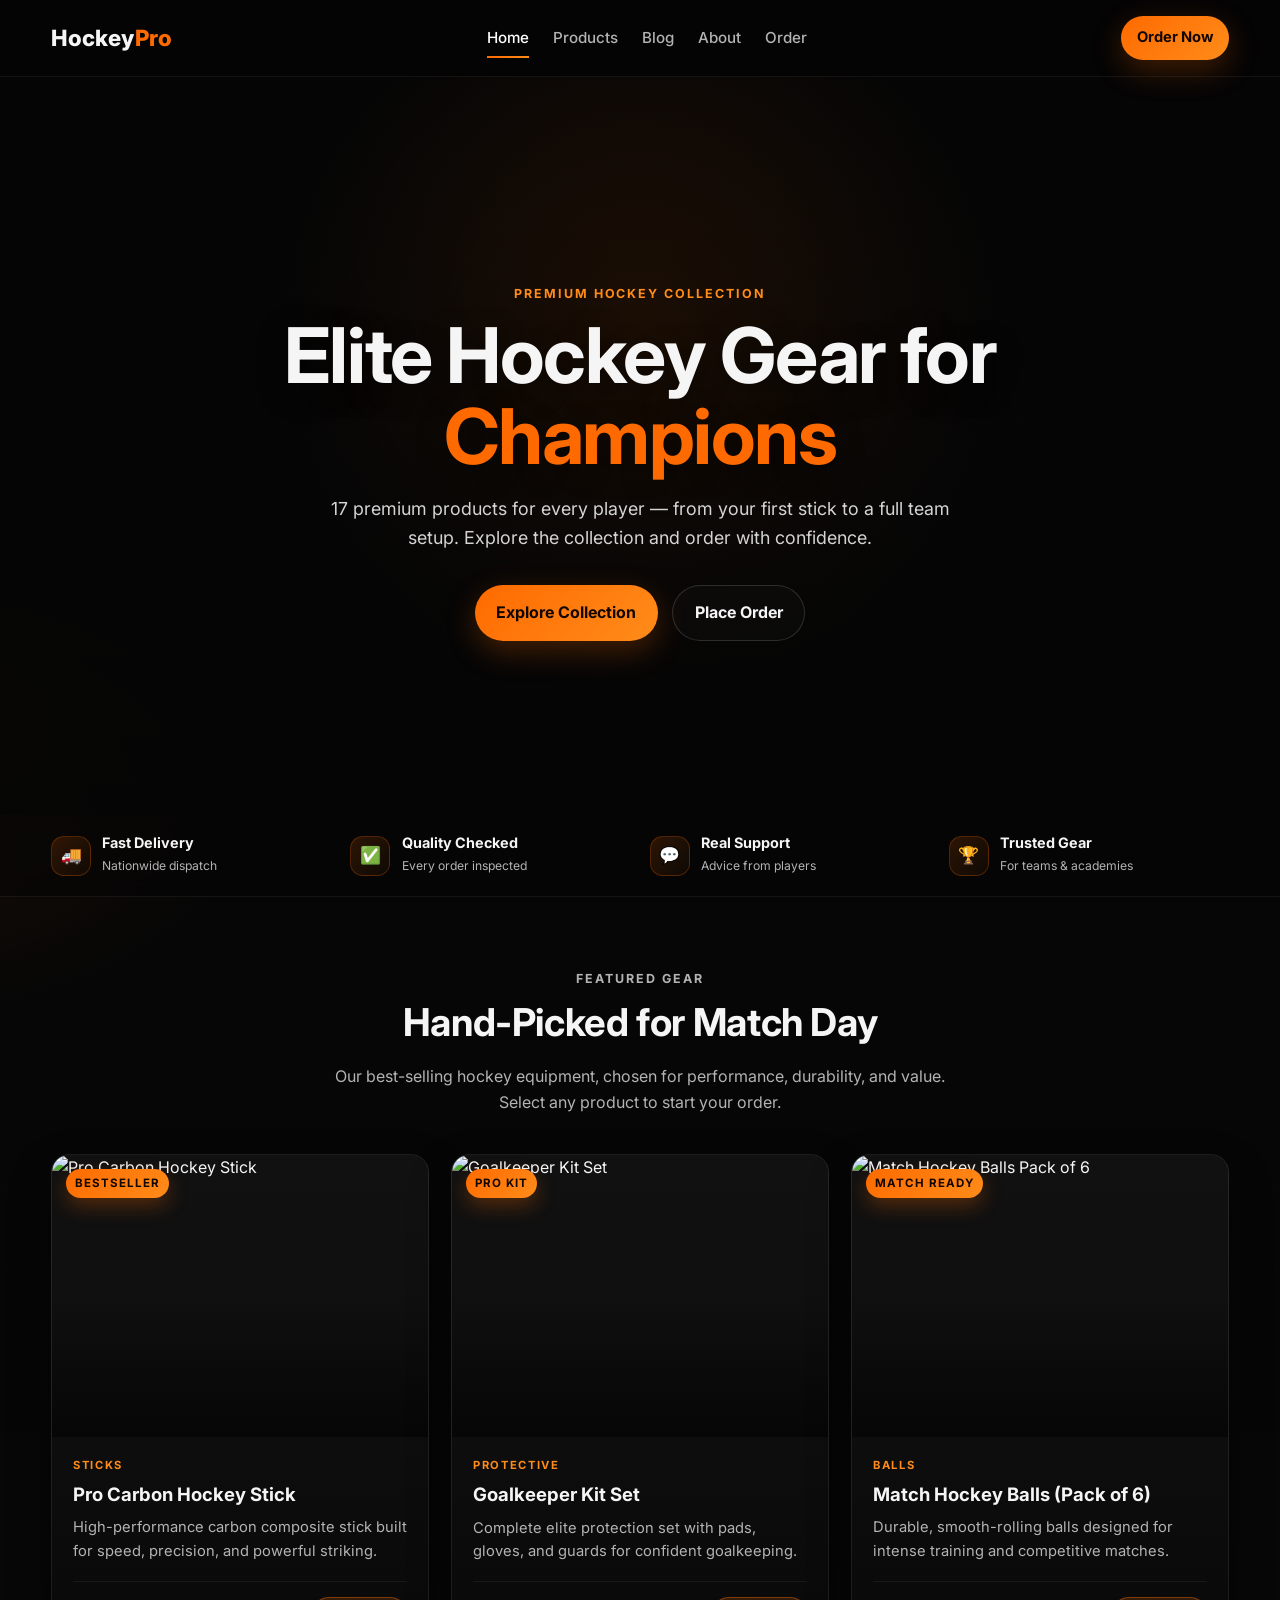
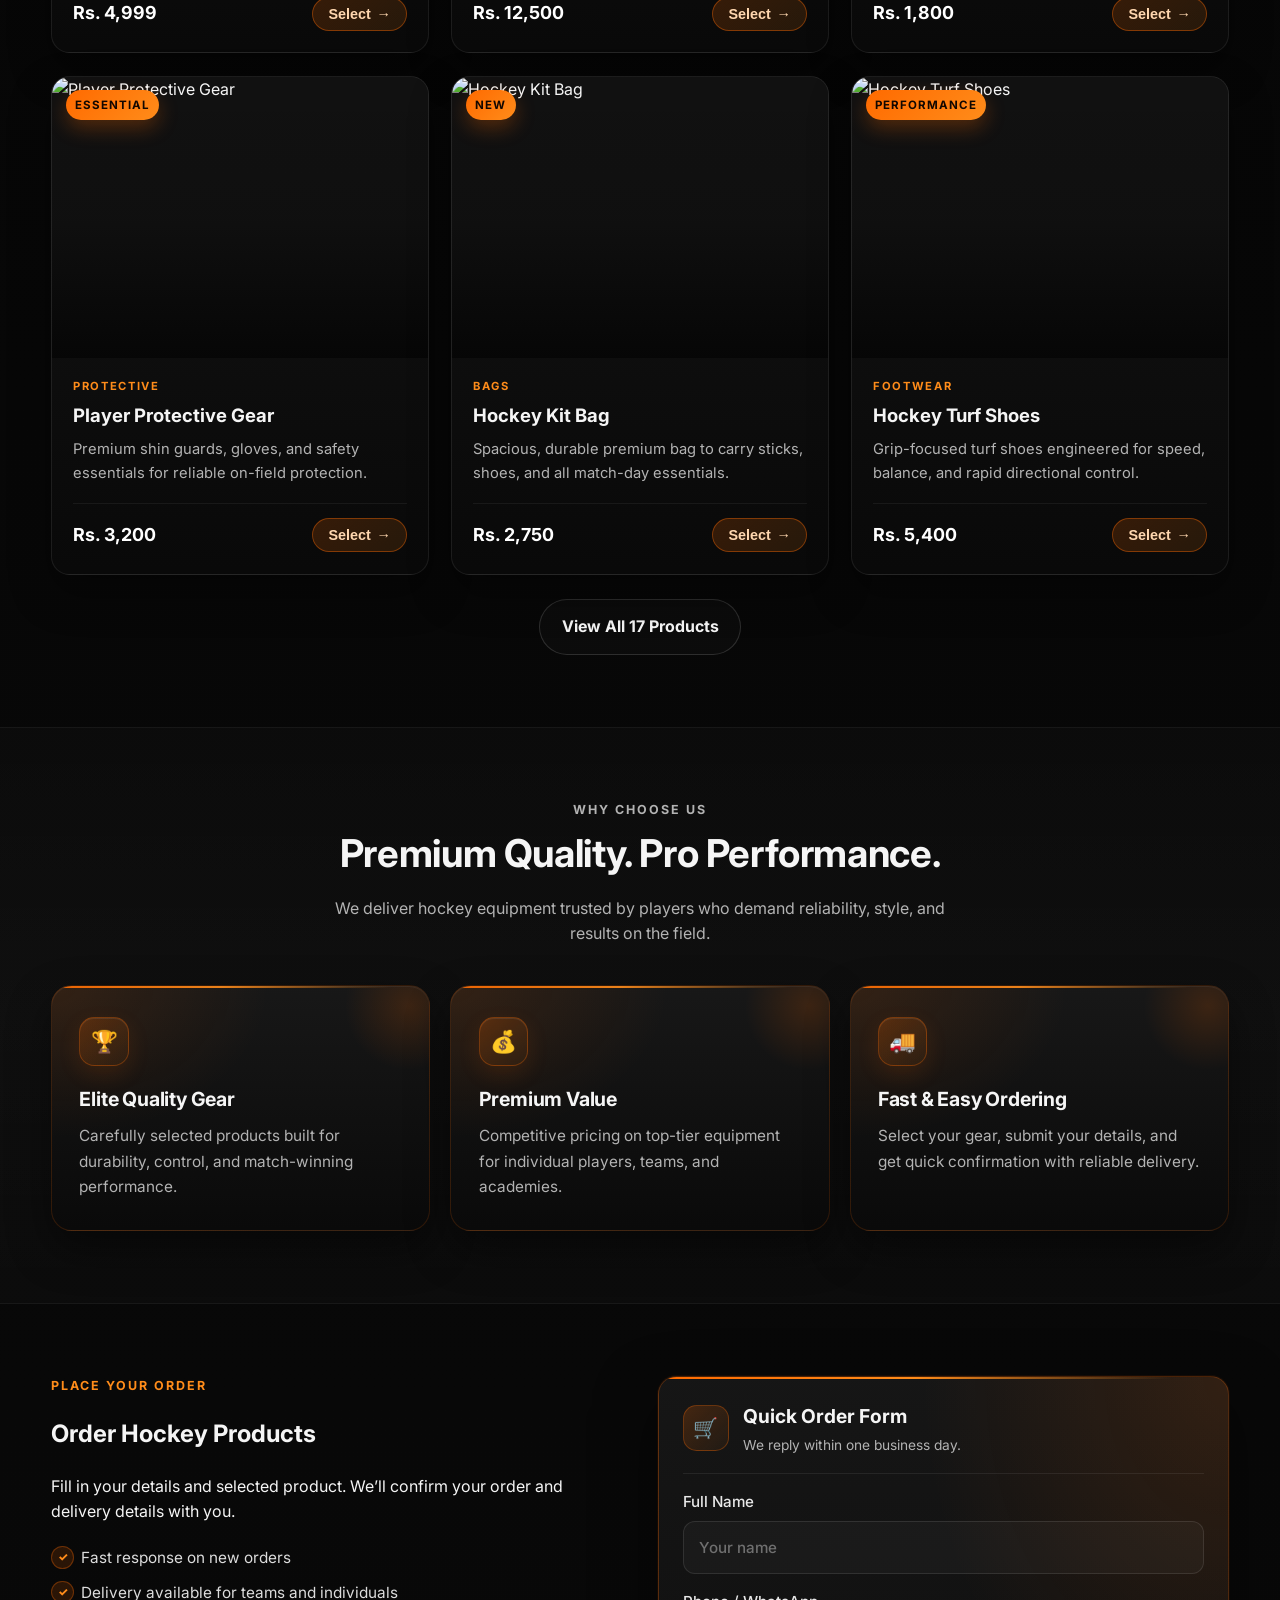
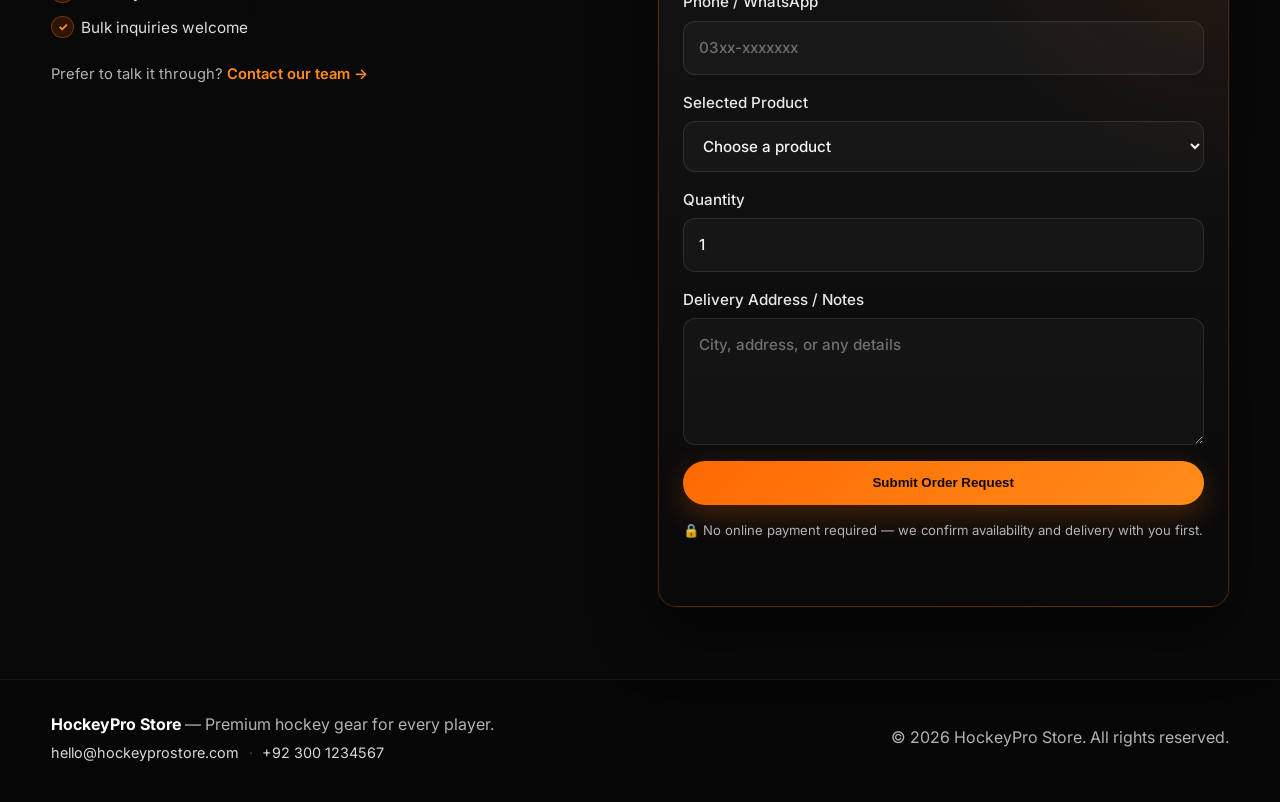
==== commit d0bc7f82: "Premium home page cards, trust strip and order form polish" ====
--- a/index.html
+++ b/index.html
@@ -4,13 +4,14 @@
   <meta charset="UTF-8" />
   <meta name="viewport" content="width=device-width, initial-scale=1.0" />
   <title>HockeyPro Store | Premium Hockey Gear</title>
-  <meta name="description" content="Shop premium hockey sticks, balls, protective gear, and accessories. Order your hockey equipment today." />
+  <meta name="description" content="Shop 17 premium hockey sticks, balls, protective gear, shoes, bags, and training equipment at HockeyPro Store. Order your hockey gear today." />
+  <link rel="canonical" href="https://app-seven-orpin-24.vercel.app/" />
   <link rel="preconnect" href="https://fonts.googleapis.com">
   <link rel="preconnect" href="https://fonts.gstatic.com" crossorigin>
   <link href="https://fonts.googleapis.com/css2?family=Inter:wght@400;500;600;700;800&display=swap" rel="stylesheet">
   <link rel="stylesheet" href="styles.css" />
 </head>
-<body>
+<body class="home-page">
   <header class="site-header">
     <div class="container nav">
       <a class="brand" href="index.html">Hockey<span>Pro</span></a>
@@ -31,7 +32,7 @@
       <div class="container hero-simple">
         <p class="eyebrow">Premium Hockey Collection</p>
         <h1>Elite Hockey Gear for <span class="accent">Champions</span></h1>
-        <p class="lead">Premium hockey equipment for every player. Explore our products and place your order with confidence.</p>
+        <p class="lead">17 premium products for every player — from your first stick to a full team setup. Explore the collection and order with confidence.</p>
         <div class="hero-actions">
           <a class="btn" href="products.html">Explore Collection</a>
           <a class="btn btn-outline" href="#order">Place Order</a>
@@ -39,13 +40,45 @@
       </div>
     </section>
 
+    <section class="shop-trust">
+      <div class="container trust-grid">
+        <div class="trust-item">
+          <span class="trust-icon">🚚</span>
+          <div>
+            <strong>Fast Delivery</strong>
+            <small>Nationwide dispatch</small>
+          </div>
+        </div>
+        <div class="trust-item">
+          <span class="trust-icon">✅</span>
+          <div>
+            <strong>Quality Checked</strong>
+            <small>Every order inspected</small>
+          </div>
+        </div>
+        <div class="trust-item">
+          <span class="trust-icon">💬</span>
+          <div>
+            <strong>Real Support</strong>
+            <small>Advice from players</small>
+          </div>
+        </div>
+        <div class="trust-item">
+          <span class="trust-icon">🏆</span>
+          <div>
+            <strong>Trusted Gear</strong>
+            <small>For teams &amp; academies</small>
+          </div>
+        </div>
+      </div>
+    </section>
+
     <section id="products" class="section">
       <div class="container">
         <div class="section-head">
-          <p class="eyebrow">Our Products</p>
-          <h2>Premium Hockey Gear</h2>
-          <p>Explore our best-selling hockey equipment. Select any product to add it directly to your order.</p>
-          <p style="margin-top:1rem;"><a class="btn btn-outline" href="products.html">View All Products</a></p>
+          <p class="eyebrow">Featured Gear</p>
+          <h2>Hand-Picked for Match Day</h2>
+          <p>Our best-selling hockey equipment, chosen for performance, durability, and value. Select any product to start your order.</p>
         </div>
         <div class="product-grid">
           <article class="product-card">
@@ -54,6 +87,7 @@
               <span class="product-tag">Bestseller</span>
             </div>
             <div class="product-body">
+              <p class="product-cat">Sticks</p>
               <h3>Pro Carbon Hockey Stick</h3>
               <p>High-performance carbon composite stick built for speed, precision, and powerful striking.</p>
               <div class="product-meta">
@@ -68,6 +102,7 @@
               <span class="product-tag">Pro Kit</span>
             </div>
             <div class="product-body">
+              <p class="product-cat">Protective</p>
               <h3>Goalkeeper Kit Set</h3>
               <p>Complete elite protection set with pads, gloves, and guards for confident goalkeeping.</p>
               <div class="product-meta">
@@ -82,6 +117,7 @@
               <span class="product-tag">Match Ready</span>
             </div>
             <div class="product-body">
+              <p class="product-cat">Balls</p>
               <h3>Match Hockey Balls (Pack of 6)</h3>
               <p>Durable, smooth-rolling balls designed for intense training and competitive matches.</p>
               <div class="product-meta">
@@ -96,6 +132,7 @@
               <span class="product-tag">Essential</span>
             </div>
             <div class="product-body">
+              <p class="product-cat">Protective</p>
               <h3>Player Protective Gear</h3>
               <p>Premium shin guards, gloves, and safety essentials for reliable on-field protection.</p>
               <div class="product-meta">
@@ -110,6 +147,7 @@
               <span class="product-tag">New</span>
             </div>
             <div class="product-body">
+              <p class="product-cat">Bags</p>
               <h3>Hockey Kit Bag</h3>
               <p>Spacious, durable premium bag to carry sticks, shoes, and all match-day essentials.</p>
               <div class="product-meta">
@@ -124,6 +162,7 @@
               <span class="product-tag">Performance</span>
             </div>
             <div class="product-body">
+              <p class="product-cat">Footwear</p>
               <h3>Hockey Turf Shoes</h3>
               <p>Grip-focused turf shoes engineered for speed, balance, and rapid directional control.</p>
               <div class="product-meta">
@@ -133,6 +172,7 @@
             </div>
           </article>
         </div>
+        <p class="section-cta"><a class="btn btn-outline" href="products.html">View All 17 Products</a></p>
       </div>
     </section>
 
@@ -156,7 +196,7 @@
           </div>
           <div class="feature">
             <div class="feature-icon">🚚</div>
-            <h3>Fast & Easy Ordering</h3>
+            <h3>Fast &amp; Easy Ordering</h3>
             <p>Select your gear, submit your details, and get quick confirmation with reliable delivery.</p>
           </div>
         </div>
@@ -174,8 +214,16 @@
             <li>Delivery available for teams and individuals</li>
             <li>Bulk inquiries welcome</li>
           </ul>
+          <p class="order-contact">Prefer to talk it through? <a href="about.html#contact">Contact our team →</a></p>
         </div>
         <form id="order-form" class="order-form">
+          <div class="order-form-head">
+            <span class="order-form-icon">🛒</span>
+            <div>
+              <h3>Quick Order Form</h3>
+              <p>We reply within one business day.</p>
+            </div>
+          </div>
           <label>
             Full Name
             <input type="text" name="name" placeholder="Your name" required />
@@ -189,11 +237,22 @@
             <select name="product" id="product-select" required>
               <option value="">Choose a product</option>
               <option>Pro Carbon Hockey Stick</option>
+              <option>Elite Carbon Hockey Stick</option>
+              <option>Junior Hockey Stick</option>
+              <option>Match Hockey Balls (Pack of 6)</option>
+              <option>Match Hockey Balls (Pack of 12)</option>
+              <option>Player Protective Gear</option>
               <option>Goalkeeper Kit Set</option>
-              <option>Match Hockey Balls (Pack of 6)</option>
-              <option>Player Protective Gear</option>
+              <option>Goalkeeper Helmet &amp; Gloves</option>
+              <option>Hockey Turf Shoes</option>
+              <option>Indoor Court Hockey Shoes</option>
+              <option>Training Hockey Jersey</option>
+              <option>Team Training Bibs (Set of 10)</option>
               <option>Hockey Kit Bag</option>
-              <option>Hockey Turf Shoes</option>
+              <option>Pro Wheeled Kit Bag</option>
+              <option>Pro Training Cones Set</option>
+              <option>Agility Ladder &amp; Marker Set</option>
+              <option>Premium Stick Grip &amp; Tape Kit</option>
             </select>
           </label>
           <label>
@@ -205,6 +264,7 @@
             <textarea name="notes" rows="4" placeholder="City, address, or any details"></textarea>
           </label>
           <button type="submit" class="btn btn-block">Submit Order Request</button>
+          <p class="form-note">🔒 No online payment required — we confirm availability and delivery with you first.</p>
           <p id="form-status" class="form-status" aria-live="polite"></p>
         </form>
       </div>
--- a/styles.css
+++ b/styles.css
@@ -476,8 +476,8 @@
 .about-quote strong { color: #fff; }
 .about-cta .hero-actions { margin-top: 1.8rem; }
 
-/* Premium cards on the About page */
-.about-page .feature {
+/* Premium feature cards (Home + About) */
+.feature {
   position: relative;
   padding: 1.9rem 1.7rem;
   border-radius: 1.3rem;
@@ -489,7 +489,7 @@
   overflow: hidden;
   transition: transform 0.25s ease, border-color 0.25s ease, box-shadow 0.25s ease;
 }
-.about-page .feature::before {
+.feature::before {
   content: "";
   position: absolute;
   inset: 0 0 auto;
@@ -497,7 +497,7 @@
   background: linear-gradient(90deg, var(--accent), var(--accent-2) 45%, transparent 90%);
   opacity: 0.9;
 }
-.about-page .feature::after {
+.feature::after {
   content: "";
   position: absolute;
   top: -45px;
@@ -508,13 +508,13 @@
   background: radial-gradient(circle, rgba(255,106,0,0.16), transparent 70%);
   pointer-events: none;
 }
-.about-page .feature > * { position: relative; z-index: 1; }
-.about-page .feature:hover {
+.feature > * { position: relative; z-index: 1; }
+.feature:hover {
   transform: translateY(-8px);
   border-color: rgba(255,106,0,0.45);
   box-shadow: 0 26px 60px rgba(0,0,0,0.55), 0 0 0 1px rgba(255,106,0,0.18), 0 18px 44px rgba(255,106,0,0.12);
 }
-.about-page .feature-icon {
+.feature-icon {
   width: 3.1rem;
   height: 3.1rem;
   border-radius: 0.95rem;
@@ -526,8 +526,8 @@
   font-size: 1.35rem;
   margin-bottom: 1.1rem;
 }
-.about-page .feature h3 { font-size: 1.22rem; letter-spacing: -0.01em; margin-bottom: 0.5rem; }
-.about-page .feature p { font-size: 0.96rem; line-height: 1.65; }
+.feature h3 { font-size: 1.22rem; letter-spacing: -0.01em; margin-bottom: 0.5rem; }
+.feature p { font-size: 0.96rem; line-height: 1.65; }
 
 /* More about us */
 .about-extra-grid {
@@ -814,6 +814,257 @@
 .products-section {
   background: transparent;
 }
+
+/* Premium shop page */
+.shop-trust {
+  background: rgba(5,5,5,0.6);
+  border-bottom: 1px solid rgba(255,255,255,0.06);
+  backdrop-filter: blur(10px);
+}
+.trust-grid {
+  display: grid;
+  grid-template-columns: repeat(4, 1fr);
+  gap: 1.2rem;
+  padding: 1.15rem 0;
+}
+.trust-item { display: flex; align-items: center; gap: 0.7rem; }
+.trust-icon {
+  flex: 0 0 auto;
+  width: 2.5rem;
+  height: 2.5rem;
+  display: grid;
+  place-items: center;
+  border-radius: 0.8rem;
+  background: linear-gradient(135deg, rgba(255,106,0,0.16), rgba(255,140,26,0.04));
+  border: 1px solid rgba(255,106,0,0.25);
+  font-size: 1.05rem;
+}
+.trust-item strong { display: block; font-size: 0.9rem; line-height: 1.25; }
+.trust-item small { color: var(--muted); font-size: 0.76rem; }
+
+.shop-toolbar {
+  display: flex;
+  align-items: center;
+  justify-content: space-between;
+  gap: 1rem 1.5rem;
+  flex-wrap: wrap;
+  margin-bottom: 1.9rem;
+}
+.filter-chips { display: flex; flex-wrap: wrap; gap: 0.5rem; }
+.filter-chip {
+  padding: 0.5rem 0.95rem;
+  border-radius: 999px;
+  border: 1px solid rgba(255,255,255,0.12);
+  background: rgba(255,255,255,0.03);
+  color: var(--muted);
+  font: inherit;
+  font-size: 0.85rem;
+  font-weight: 600;
+  cursor: pointer;
+  transition: color 0.2s ease, background 0.2s ease, border-color 0.2s ease, transform 0.2s ease, box-shadow 0.2s ease;
+}
+.filter-chip:hover {
+  color: #fff;
+  border-color: rgba(255,106,0,0.38);
+  background: rgba(255,106,0,0.09);
+  transform: translateY(-1px);
+}
+.filter-chip.is-active {
+  color: #120700;
+  background: linear-gradient(135deg, var(--accent), var(--accent-2));
+  border-color: transparent;
+  box-shadow: 0 8px 22px rgba(255,106,0,0.26);
+}
+.filter-chip:focus-visible { outline: 2px solid rgba(255,140,26,0.75); outline-offset: 2px; }
+.product-count { margin: 0; color: var(--muted); font-size: 0.88rem; }
+
+.products-grid { gap: 1.5rem; }
+.products-page .product-card {
+  background: linear-gradient(180deg, rgba(20,20,20,0.98), rgba(9,9,9,0.99));
+  border: 1px solid rgba(255,255,255,0.08);
+  box-shadow: 0 18px 40px rgba(0,0,0,0.38), inset 0 1px 0 rgba(255,255,255,0.04);
+}
+.products-page .product-card:hover {
+  transform: translateY(-8px);
+  border-color: rgba(255,106,0,0.42);
+  box-shadow: 0 28px 60px rgba(0,0,0,0.5), 0 0 0 1px rgba(255,106,0,0.16), 0 20px 46px rgba(255,106,0,0.12);
+}
+.products-page .product-media::after {
+  background: linear-gradient(to top, rgba(5,5,5,0.9) 0%, rgba(5,5,5,0.12) 50%, rgba(5,5,5,0) 100%);
+}
+.products-page .product-tag {
+  background: linear-gradient(135deg, var(--accent), var(--accent-2));
+  color: #120700;
+  box-shadow: 0 8px 20px rgba(255,106,0,0.28);
+}
+.products-page .product-body { padding: 1.3rem 1.3rem 1.35rem; }
+.products-page .product-card .product-cat {
+  margin: 0 0 0.4rem;
+  font-size: 0.7rem;
+  line-height: 1.4;
+  font-weight: 700;
+  letter-spacing: 0.15em;
+  text-transform: uppercase;
+  color: var(--accent-2);
+}
+.products-page .product-card h3 { font-size: 1.16rem; margin-bottom: 0.45rem; }
+.products-page .product-card p { font-size: 0.92rem; line-height: 1.6; }
+.products-page .product-meta {
+  margin-top: 1.1rem;
+  padding-top: 0.9rem;
+  border-top: 1px solid rgba(255,255,255,0.06);
+}
+.products-page .product-meta .price { font-weight: 700; }
+.products-page .link-btn { display: inline-flex; align-items: center; gap: 0.35rem; font-size: 0.9rem; }
+.products-page .link-btn::after { content: "→"; transition: transform 0.2s ease; }
+.products-page .link-btn:hover::after { transform: translateX(2px); }
+.product-card.is-hidden { display: none; }
+
+.shop-help-inner {
+  display: flex;
+  align-items: center;
+  justify-content: space-between;
+  gap: 2rem;
+  flex-wrap: wrap;
+}
+.shop-help h2 {
+  font-size: clamp(1.6rem, 2.8vw, 2.2rem);
+  margin: 0.2rem 0 0.6rem;
+  letter-spacing: -0.01em;
+}
+.shop-help p { color: var(--muted); margin: 0; max-width: 60ch; }
+.shop-help-actions { display: flex; gap: 0.8rem; flex-wrap: wrap; }
+
+/* Home page premium cards */
+.section-cta { margin: 1.5rem 0 0; text-align: center; }
+
+.home-page .product-card {
+  background: linear-gradient(180deg, rgba(20,20,20,0.98), rgba(9,9,9,0.99));
+  border: 1px solid rgba(255,255,255,0.08);
+  box-shadow: 0 18px 40px rgba(0,0,0,0.38), inset 0 1px 0 rgba(255,255,255,0.04);
+}
+.home-page .product-card:hover {
+  transform: translateY(-8px);
+  border-color: rgba(255,106,0,0.42);
+  box-shadow: 0 28px 60px rgba(0,0,0,0.5), 0 0 0 1px rgba(255,106,0,0.16), 0 20px 46px rgba(255,106,0,0.12);
+}
+.home-page .product-media::after {
+  background: linear-gradient(to top, rgba(5,5,5,0.9) 0%, rgba(5,5,5,0.12) 50%, rgba(5,5,5,0) 100%);
+}
+.home-page .product-tag {
+  background: linear-gradient(135deg, var(--accent), var(--accent-2));
+  color: #120700;
+  box-shadow: 0 8px 20px rgba(255,106,0,0.28);
+}
+.home-page .product-body { padding: 1.3rem 1.3rem 1.35rem; }
+.home-page .product-card .product-cat {
+  margin: 0 0 0.4rem;
+  font-size: 0.7rem;
+  line-height: 1.4;
+  font-weight: 700;
+  letter-spacing: 0.15em;
+  text-transform: uppercase;
+  color: var(--accent-2);
+}
+.home-page .product-card h3 { font-size: 1.16rem; margin-bottom: 0.45rem; }
+.home-page .product-card p { font-size: 0.92rem; line-height: 1.6; }
+.home-page .product-meta {
+  margin-top: 1.1rem;
+  padding-top: 0.9rem;
+  border-top: 1px solid rgba(255,255,255,0.06);
+}
+.home-page .product-meta .price { font-weight: 700; }
+.home-page .link-btn {
+  display: inline-flex;
+  align-items: center;
+  gap: 0.35rem;
+  font-size: 0.9rem;
+}
+.home-page .link-btn::after { content: "→"; transition: transform 0.2s ease; }
+.home-page .link-btn:hover::after { transform: translateX(2px); }
+
+/* Home page order section */
+.home-page .order-points {
+  list-style: none;
+  padding-left: 0;
+  margin-top: 1.3rem;
+  display: grid;
+  gap: 0.65rem;
+}
+.home-page .order-points li {
+  position: relative;
+  padding-left: 1.85rem;
+  margin-bottom: 0;
+  color: #dcdcdc;
+  font-size: 0.96rem;
+}
+.home-page .order-points li::before {
+  content: "✓";
+  position: absolute;
+  left: 0;
+  top: 0;
+  width: 1.3rem;
+  height: 1.3rem;
+  border-radius: 50%;
+  display: grid;
+  place-items: center;
+  background: rgba(255,106,0,0.14);
+  border: 1px solid rgba(255,106,0,0.32);
+  color: var(--accent-2);
+  font-size: 0.72rem;
+  font-weight: 800;
+}
+.order-contact { margin-top: 1.4rem; color: var(--muted); font-size: 0.92rem; }
+.order-contact a { color: var(--accent-2); font-weight: 600; }
+.order-contact a:hover { text-decoration: underline; text-underline-offset: 2px; }
+
+.home-page .order-form {
+  position: relative;
+  border: 1px solid rgba(255,106,0,0.26);
+  background:
+    radial-gradient(120% 110% at 100% 0%, rgba(255,106,0,0.12), transparent 45%),
+    linear-gradient(180deg, rgba(22,22,22,0.99), rgba(9,9,9,0.99));
+  box-shadow: 0 24px 60px rgba(0,0,0,0.5), 0 0 0 1px rgba(255,106,0,0.07);
+  overflow: hidden;
+}
+.home-page .order-form::before {
+  content: "";
+  position: absolute;
+  inset: 0 0 auto;
+  height: 2px;
+  background: linear-gradient(90deg, var(--accent), var(--accent-2) 45%, transparent 90%);
+}
+.home-page .order-form > * { position: relative; z-index: 1; }
+.order-form-head {
+  display: flex;
+  align-items: center;
+  gap: 0.9rem;
+  padding-bottom: 1.1rem;
+  border-bottom: 1px solid rgba(255,255,255,0.07);
+}
+.order-form-head h3 { margin: 0; font-size: 1.2rem; }
+.order-form-head p { margin: 0.15rem 0 0; color: var(--muted); font-size: 0.86rem; }
+.order-form-icon {
+  flex: 0 0 auto;
+  width: 2.9rem;
+  height: 2.9rem;
+  border-radius: 0.85rem;
+  display: grid;
+  place-items: center;
+  background: linear-gradient(135deg, rgba(255,106,0,0.2), rgba(255,140,26,0.05));
+  border: 1px solid rgba(255,106,0,0.3);
+  font-size: 1.25rem;
+}
+.form-note {
+  display: flex;
+  gap: 0.45rem;
+  align-items: flex-start;
+  margin: 0;
+  color: var(--muted);
+  font-size: 0.82rem;
+  line-height: 1.5;
+}
+
 .footer-inner { display: flex; justify-content: space-between; gap: 1rem; flex-wrap: wrap; align-items: center; }
 .footer-inner p { margin: 0.2rem 0; }
 .footer-inner strong { color: #fff; }
@@ -840,8 +1091,9 @@
   .about-hero { min-height: 58vh; padding: 6.5rem 0 4rem; }
   .about-extra-grid { grid-template-columns: 1fr; gap: 2.2rem; }
   .contact-cta { flex-direction: column; align-items: flex-start; }
-  .about-page .features-grid { grid-template-columns: 1fr; }
+  .features-grid { grid-template-columns: 1fr; }
   .contact-grid { grid-template-columns: repeat(2, minmax(0, 1fr)); }
+  .trust-grid { grid-template-columns: repeat(2, 1fr); }
 }
 @media (max-width: 640px) {
   .nav-links { display: none; }
@@ -862,4 +1114,9 @@
   .contact-cta { padding: 1.5rem 1.3rem; }
   .contact-cta .btn { width: 100%; }
   .contact-grid { grid-template-columns: 1fr; }
-}
+  .trust-grid { grid-template-columns: 1fr; }
+  .shop-toolbar { align-items: flex-start; }
+  .shop-help-inner { flex-direction: column; align-items: flex-start; }
+  .shop-help-actions { width: 100%; }
+  .shop-help-actions .btn { width: 100%; }
+}
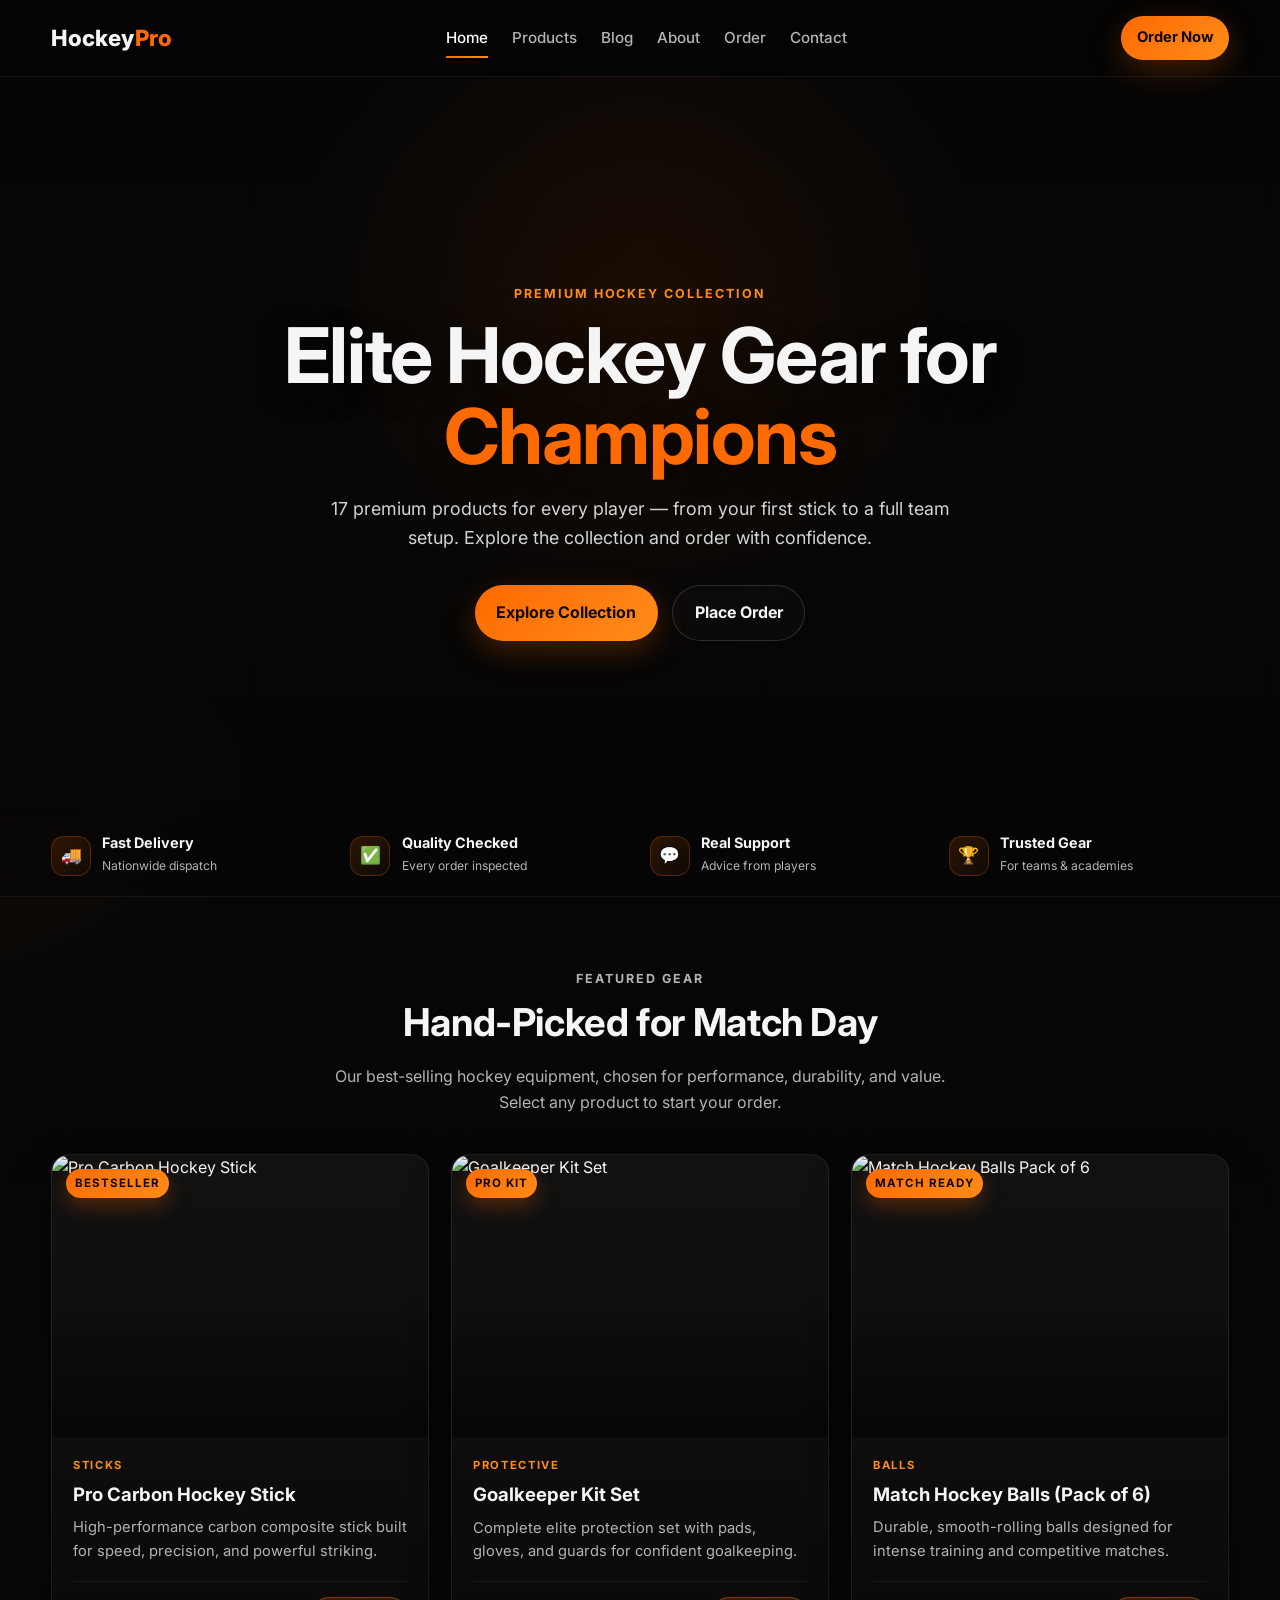
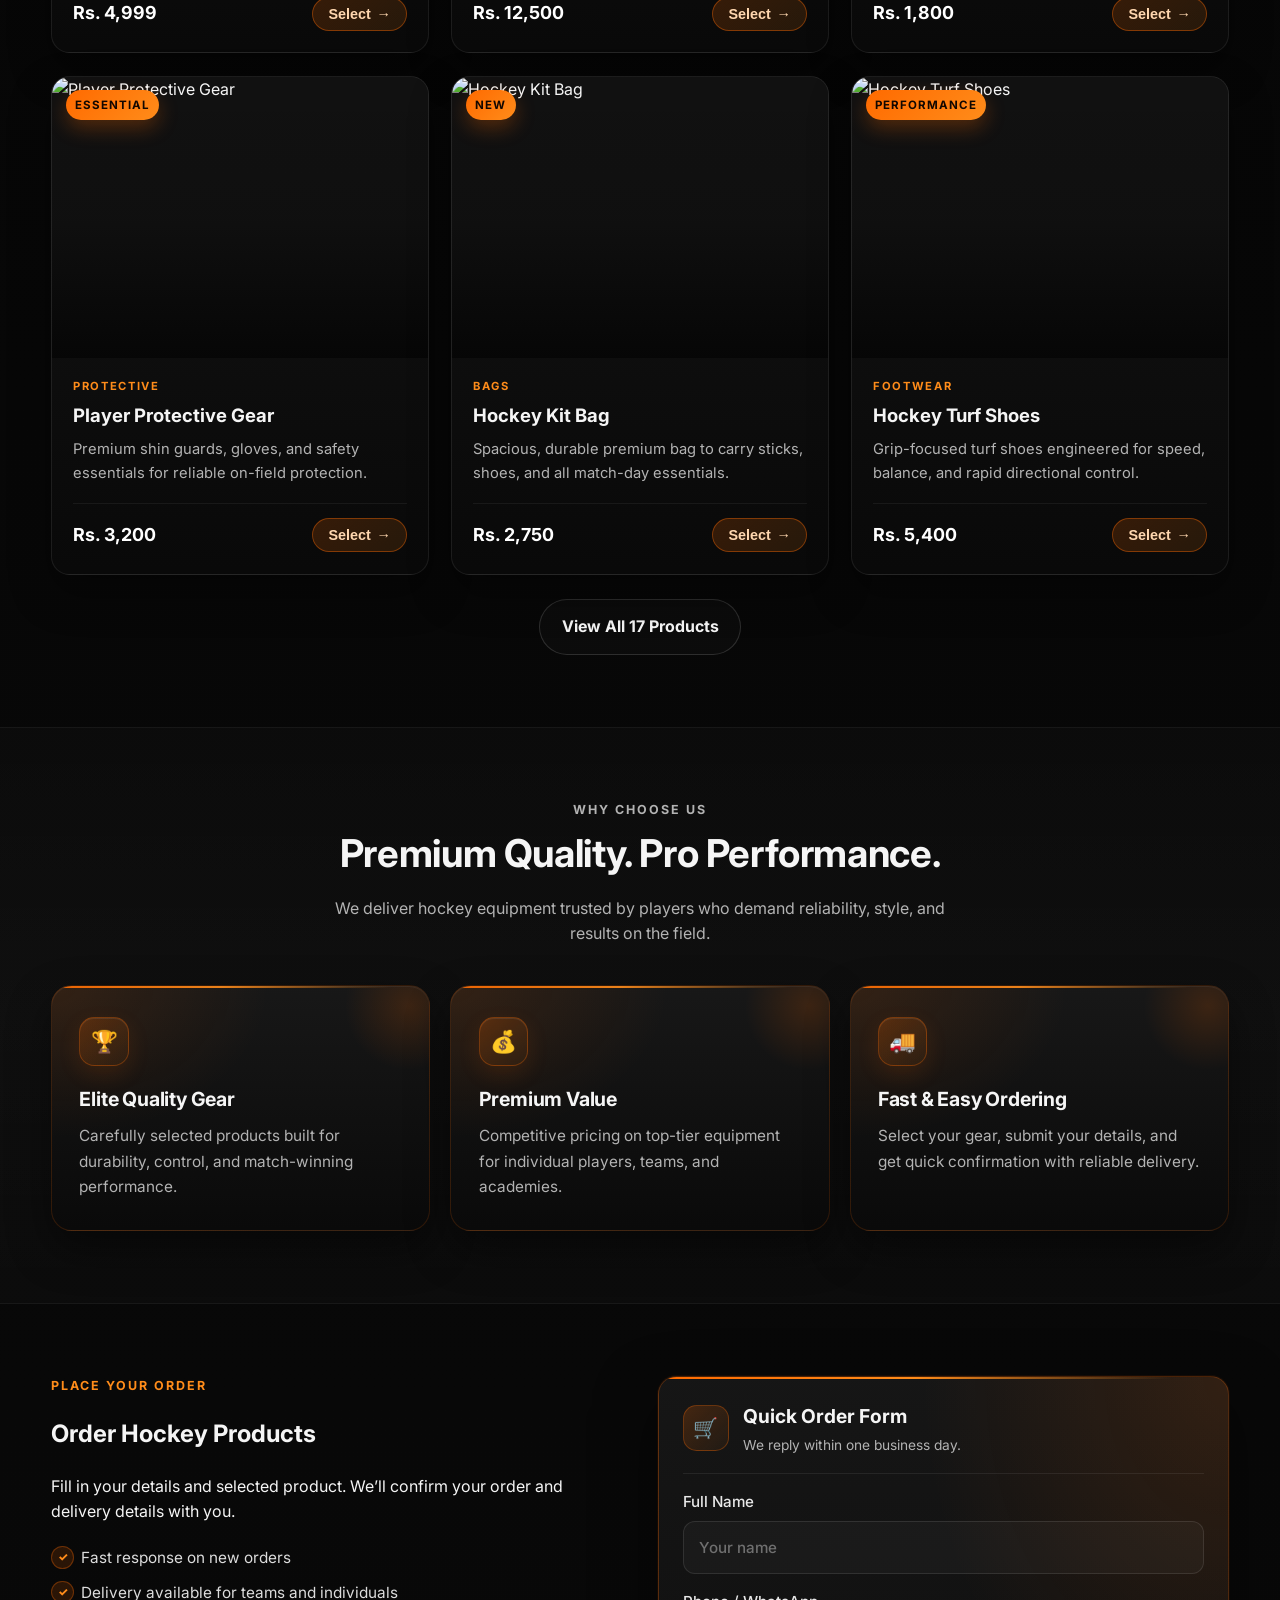
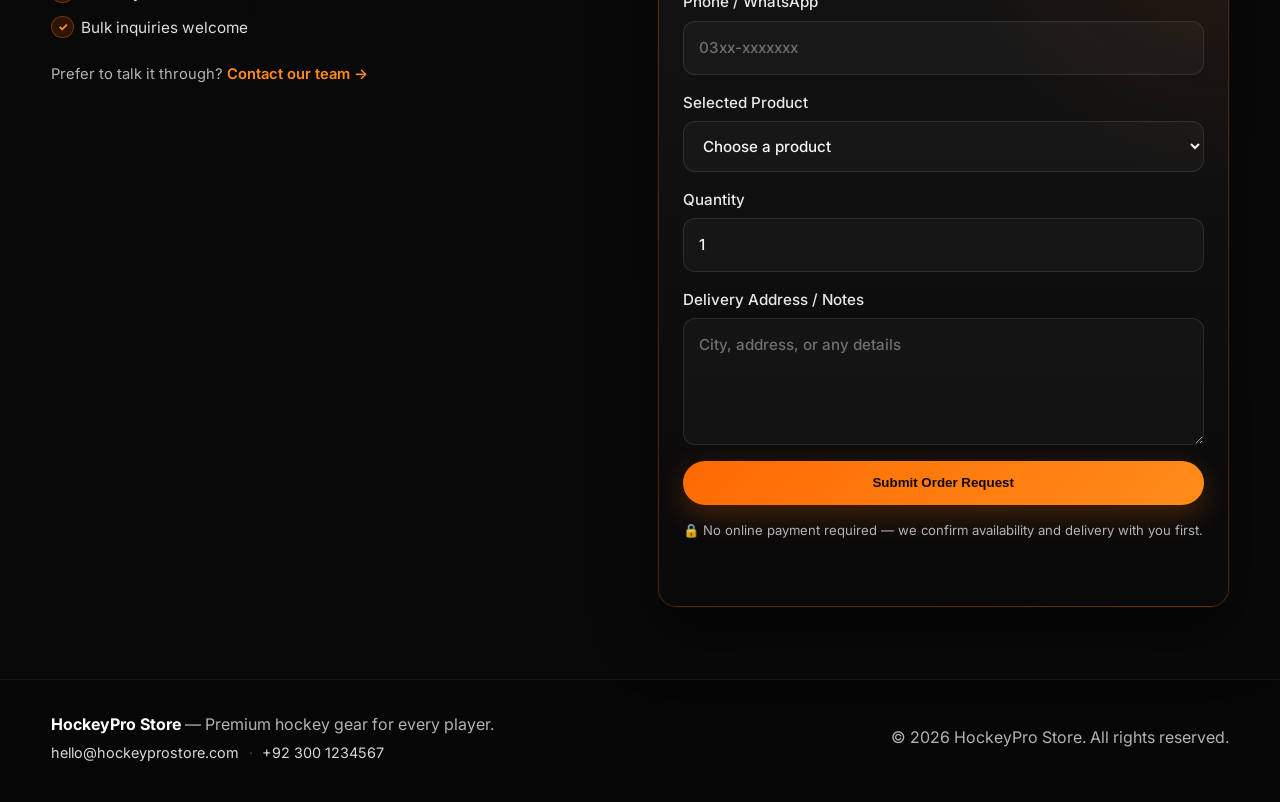
==== commit 28747844: "Add contact page with working form and mobile navigation" ====
--- a/index.html
+++ b/index.html
@@ -15,14 +15,18 @@
   <header class="site-header">
     <div class="container nav">
       <a class="brand" href="index.html">Hockey<span>Pro</span></a>
-      <nav class="nav-links">
+      <nav class="nav-links" id="site-menu">
         <a href="index.html" class="active">Home</a>
         <a href="products.html">Products</a>
         <a href="blog.html">Blog</a>
         <a href="about.html">About</a>
-        <a href="#order">Order</a>
+        <a href="order.html">Order</a>
+        <a href="contact.html">Contact</a>
       </nav>
-      <a class="btn btn-sm" href="#order">Order Now</a>
+      <a class="btn btn-sm" href="order.html">Order Now</a>
+      <button class="nav-toggle" type="button" aria-label="Open menu" aria-expanded="false" aria-controls="site-menu">
+        <span></span><span></span><span></span>
+      </button>
     </div>
   </header>
 
@@ -35,7 +39,7 @@
         <p class="lead">17 premium products for every player — from your first stick to a full team setup. Explore the collection and order with confidence.</p>
         <div class="hero-actions">
           <a class="btn" href="products.html">Explore Collection</a>
-          <a class="btn btn-outline" href="#order">Place Order</a>
+          <a class="btn btn-outline" href="order.html">Place Order</a>
         </div>
       </div>
     </section>
--- a/styles.css
+++ b/styles.css
@@ -64,6 +64,34 @@
 .nav-links a.active { color: #fff; }
 .nav-links a.active::after { transform: scaleX(1); }
 
+.nav-toggle {
+  display: none;
+  flex-direction: column;
+  align-items: center;
+  justify-content: center;
+  gap: 4px;
+  width: 2.5rem;
+  height: 2.5rem;
+  padding: 0;
+  border-radius: 0.7rem;
+  border: 1px solid rgba(255,255,255,0.16);
+  background: rgba(255,255,255,0.04);
+  cursor: pointer;
+  transition: border-color 0.2s ease, background 0.2s ease;
+}
+.nav-toggle:hover { border-color: rgba(255,106,0,0.45); background: rgba(255,106,0,0.08); }
+.nav-toggle span {
+  display: block;
+  width: 1.05rem;
+  height: 2px;
+  border-radius: 2px;
+  background: #fff;
+  transition: transform 0.22s ease, opacity 0.22s ease;
+}
+.nav-toggle[aria-expanded="true"] span:nth-child(1) { transform: translateY(6px) rotate(45deg); }
+.nav-toggle[aria-expanded="true"] span:nth-child(2) { opacity: 0; }
+.nav-toggle[aria-expanded="true"] span:nth-child(3) { transform: translateY(-6px) rotate(-45deg); }
+
 .page-hero {
   padding: 7rem 0 4.5rem;
   position: relative;
@@ -260,8 +288,9 @@
   border: 1px solid rgba(255,106,0,0.18);
   box-shadow: var(--glow);
 }
-.order-form label { display: grid; gap: 0.4rem; font-weight: 500; color: #e8e8e8; font-size: 0.95rem; }
-.order-form input, .order-form select, .order-form textarea {
+.order-form label, .order-page-form label { display: grid; gap: 0.4rem; font-weight: 500; color: #e8e8e8; font-size: 0.95rem; }
+.order-form input, .order-form select, .order-form textarea,
+.order-page-form input, .order-page-form select, .order-page-form textarea {
   width: 100%;
   padding: 0.85rem 0.95rem;
   border-radius: 0.75rem;
@@ -271,14 +300,16 @@
   font: inherit;
   transition: border-color 0.18s ease, box-shadow 0.18s ease, background 0.18s ease;
 }
-.order-form input::placeholder, .order-form textarea::placeholder { color: #6f6f6f; }
-.order-form input:focus, .order-form select:focus, .order-form textarea:focus {
+.order-form input::placeholder, .order-form textarea::placeholder,
+.order-page-form input::placeholder, .order-page-form textarea::placeholder { color: #6f6f6f; }
+.order-form input:focus, .order-form select:focus, .order-form textarea:focus,
+.order-page-form input:focus, .order-page-form select:focus, .order-page-form textarea:focus {
   outline: none;
   border-color: rgba(255,106,0,0.55);
   box-shadow: 0 0 0 3px rgba(255,106,0,0.12);
   background: rgba(255,255,255,0.05);
 }
-.order-form select option { background: #111; color: #fff; }
+.order-form select option, .order-page-form select option { background: #111; color: #fff; }
 .form-status { min-height: 1.4em; margin: 0.2rem 0 0; color: #ffbf8a; font-weight: 500; }
 
 /* About page */
@@ -1063,6 +1094,403 @@
   color: var(--muted);
   font-size: 0.82rem;
   line-height: 1.5;
+}
+
+/* Order page */
+.order-hero { min-height: 62vh; }
+.order-page-section { padding-top: 4rem; }
+
+.order-page-grid {
+  display: grid;
+  grid-template-columns: minmax(0, 1.3fr) 380px;
+  gap: 2.2rem;
+  align-items: start;
+}
+.order-fields { display: grid; gap: 1.2rem; }
+.form-card {
+  position: relative;
+  padding: 1.6rem 1.6rem 1.7rem;
+  border-radius: 1.25rem;
+  border: 1px solid rgba(255,255,255,0.08);
+  background:
+    radial-gradient(120% 120% at 0% 0%, rgba(255,106,0,0.06), transparent 45%),
+    linear-gradient(180deg, rgba(20,20,20,0.98), rgba(9,9,9,0.99));
+  box-shadow: 0 18px 42px rgba(0,0,0,0.4), inset 0 1px 0 rgba(255,255,255,0.05);
+  transition: border-color 0.2s ease, box-shadow 0.2s ease;
+}
+.form-card:focus-within {
+  border-color: rgba(255,106,0,0.28);
+  box-shadow: 0 22px 48px rgba(0,0,0,0.45), 0 0 0 1px rgba(255,106,0,0.08);
+}
+.form-card-head {
+  display: flex;
+  gap: 0.9rem;
+  align-items: flex-start;
+  padding-bottom: 1.1rem;
+  margin-bottom: 1.2rem;
+  border-bottom: 1px solid rgba(255,255,255,0.07);
+}
+.form-step {
+  flex: 0 0 auto;
+  width: 2.4rem;
+  height: 2.4rem;
+  display: grid;
+  place-items: center;
+  border-radius: 0.75rem;
+  background: linear-gradient(135deg, rgba(255,106,0,0.2), rgba(255,140,26,0.05));
+  border: 1px solid rgba(255,106,0,0.3);
+  color: #ffd7b0;
+  font-size: 0.85rem;
+  font-weight: 800;
+}
+.form-card-head h3 { margin: 0; font-size: 1.18rem; }
+.form-card-head p { margin: 0.2rem 0 0; color: var(--muted); font-size: 0.86rem; }
+
+.field-grid { display: grid; grid-template-columns: 1fr 1fr; gap: 1rem; }
+.field-grid .span-2 { grid-column: 1 / -1; }
+.order-page-form .field-grid label { font-size: 0.94rem; }
+
+.choice-fieldset { margin: 1.2rem 0 0; padding: 0; border: 0; }
+.choice-fieldset legend {
+  padding: 0;
+  margin: 0 0 0.7rem;
+  font-weight: 600;
+  font-size: 0.95rem;
+  color: #e8e8e8;
+}
+.choice-group { display: grid; gap: 0.7rem; }
+.choice { position: relative; display: block; cursor: pointer; }
+.choice input {
+  position: absolute;
+  opacity: 0;
+  width: 1px;
+  height: 1px;
+  margin: 0;
+  padding: 0;
+  border: 0;
+}
+.choice-card {
+  display: flex;
+  align-items: center;
+  justify-content: space-between;
+  gap: 1rem;
+  padding: 0.95rem 1.05rem;
+  border-radius: 0.85rem;
+  border: 1px solid rgba(255,255,255,0.1);
+  background: rgba(255,255,255,0.025);
+  transition: border-color 0.2s ease, background 0.2s ease, box-shadow 0.2s ease;
+}
+.choice-title {
+  display: flex;
+  flex-direction: column;
+  font-weight: 600;
+  font-size: 0.94rem;
+  color: #f0f0f0;
+}
+.choice-title small { font-weight: 400; color: var(--muted); font-size: 0.8rem; margin-top: 0.15rem; }
+.choice-price { font-weight: 700; font-size: 0.95rem; color: #fff; white-space: nowrap; }
+.choice-badge {
+  flex: 0 0 auto;
+  font-size: 0.7rem;
+  font-weight: 700;
+  text-transform: uppercase;
+  letter-spacing: 0.08em;
+  color: var(--accent-2);
+  background: rgba(255,106,0,0.1);
+  border: 1px solid rgba(255,106,0,0.25);
+  padding: 0.25rem 0.5rem;
+  border-radius: 999px;
+  white-space: nowrap;
+}
+.choice input:checked + .choice-card {
+  border-color: rgba(255,106,0,0.5);
+  background: linear-gradient(135deg, rgba(255,106,0,0.12), rgba(255,140,26,0.03));
+  box-shadow: 0 0 0 1px rgba(255,106,0,0.15), 0 10px 26px rgba(255,106,0,0.08);
+}
+.choice input:focus-visible + .choice-card { outline: 2px solid rgba(255,140,26,0.7); outline-offset: 2px; }
+.choice-note { margin: 0.7rem 0 0; color: var(--muted); font-size: 0.82rem; }
+.order-page-form .form-note { margin-top: 1.1rem; }
+
+.order-side { position: sticky; top: 100px; display: grid; gap: 1.2rem; }
+.summary-card {
+  position: relative;
+  padding: 1.6rem;
+  border-radius: 1.25rem;
+  border: 1px solid rgba(255,106,0,0.28);
+  background:
+    radial-gradient(120% 110% at 100% 0%, rgba(255,106,0,0.14), transparent 45%),
+    linear-gradient(180deg, rgba(24,24,24,0.99), rgba(10,10,10,0.99));
+  box-shadow: 0 24px 60px rgba(0,0,0,0.5), var(--glow);
+  overflow: hidden;
+}
+.summary-card::before {
+  content: "";
+  position: absolute;
+  inset: 0 0 auto;
+  height: 2px;
+  background: linear-gradient(90deg, var(--accent), var(--accent-2) 45%, transparent 90%);
+}
+.summary-card > * { position: relative; z-index: 1; }
+.summary-card h3 { margin: 0.1rem 0 1.1rem; font-size: 1.25rem; }
+.summary-product {
+  padding: 0.9rem 1rem;
+  border-radius: 0.85rem;
+  border: 1px solid rgba(255,255,255,0.08);
+  background: rgba(255,255,255,0.025);
+  margin-bottom: 1.1rem;
+}
+.summary-label {
+  margin: 0 0 0.2rem;
+  font-size: 0.72rem;
+  letter-spacing: 0.12em;
+  text-transform: uppercase;
+  color: var(--muted);
+}
+.summary-name { margin: 0; font-weight: 600; font-size: 0.96rem; color: #fff; line-height: 1.4; }
+.summary-row {
+  display: flex;
+  justify-content: space-between;
+  gap: 1rem;
+  padding: 0.45rem 0;
+  color: var(--muted);
+  font-size: 0.93rem;
+}
+.summary-row span:last-child { color: #fff; font-weight: 600; }
+.summary-total {
+  margin-top: 0.55rem;
+  padding-top: 0.9rem;
+  border-top: 1px solid rgba(255,255,255,0.09);
+  font-size: 1.05rem;
+  color: #fff;
+  font-weight: 700;
+}
+.summary-total span:last-child { color: var(--accent-2); font-size: 1.25rem; }
+.summary-card .btn { margin-top: 1.1rem; }
+.summary-note {
+  margin: 0.8rem 0 0;
+  color: var(--muted);
+  font-size: 0.8rem;
+  text-align: center;
+  line-height: 1.5;
+}
+.summary-card .form-status { margin-top: 0.6rem; text-align: center; font-size: 0.88rem; }
+.summary-help {
+  padding: 1.5rem;
+  border-radius: 1.25rem;
+  border: 1px solid rgba(255,255,255,0.08);
+  background: linear-gradient(180deg, rgba(20,20,20,0.97), rgba(10,10,10,0.99));
+  box-shadow: 0 16px 40px rgba(0,0,0,0.38);
+}
+.summary-help h3 { margin: 0.1rem 0 0.5rem; font-size: 1.15rem; }
+.summary-help p { color: var(--muted); font-size: 0.9rem; margin: 0 0 1rem; }
+.summary-contact {
+  display: block;
+  margin-top: 0.9rem;
+  text-align: center;
+  color: var(--accent-2);
+  font-size: 0.88rem;
+  font-weight: 600;
+  word-break: break-word;
+}
+.summary-contact:hover { text-decoration: underline; text-underline-offset: 2px; }
+
+/* Order success state */
+.order-page-form[hidden] { display: none; }
+.order-success {
+  position: relative;
+  max-width: 640px;
+  margin: 0 auto;
+  padding: 2.4rem 2rem 2rem;
+  border-radius: 1.35rem;
+  border: 1px solid rgba(255,106,0,0.3);
+  background:
+    radial-gradient(120% 110% at 100% 0%, rgba(255,106,0,0.15), transparent 45%),
+    linear-gradient(180deg, rgba(24,24,24,0.99), rgba(10,10,10,0.99));
+  box-shadow: 0 26px 70px rgba(0,0,0,0.55), var(--glow);
+  text-align: center;
+  overflow: hidden;
+}
+.order-success::before {
+  content: "";
+  position: absolute;
+  inset: 0 0 auto;
+  height: 2px;
+  background: linear-gradient(90deg, var(--accent), var(--accent-2) 45%, transparent 90%);
+}
+.order-success > * { position: relative; z-index: 1; }
+.success-icon {
+  width: 3.4rem;
+  height: 3.4rem;
+  margin: 0 auto 1rem;
+  display: grid;
+  place-items: center;
+  border-radius: 50%;
+  background: linear-gradient(135deg, rgba(255,106,0,0.22), rgba(255,140,26,0.06));
+  border: 1px solid rgba(255,106,0,0.4);
+  color: var(--accent-2);
+  font-size: 1.5rem;
+  font-weight: 800;
+  box-shadow: 0 0 0 6px rgba(255,106,0,0.06);
+}
+.order-success h2 { margin: 0.15rem 0 0.6rem; font-size: clamp(1.7rem, 3vw, 2.1rem); }
+.success-lead {
+  max-width: 34rem;
+  margin: 0 auto 1.6rem;
+  color: var(--muted);
+  font-size: 0.96rem;
+  line-height: 1.7;
+}
+.success-details {
+  margin: 0 0 1.7rem;
+  padding: 1.1rem 1.2rem;
+  border-radius: 0.9rem;
+  border: 1px solid rgba(255,255,255,0.08);
+  background: rgba(255,255,255,0.025);
+  text-align: left;
+}
+.success-row {
+  display: flex;
+  justify-content: space-between;
+  align-items: baseline;
+  gap: 1rem;
+  padding: 0.4rem 0;
+  font-size: 0.92rem;
+}
+.success-row dt { color: var(--muted); }
+.success-row dd { margin: 0; color: #fff; font-weight: 600; text-align: right; }
+.success-row .success-ref {
+  color: var(--accent-2);
+  font-family: ui-monospace, SFMono-Regular, Menlo, Consolas, monospace;
+  letter-spacing: 0.04em;
+}
+.success-row-total {
+  margin-top: 0.45rem;
+  padding-top: 0.8rem;
+  border-top: 1px solid rgba(255,255,255,0.09);
+  font-size: 1.02rem;
+}
+.success-row-total dd { color: var(--accent-2); font-size: 1.15rem; }
+.success-actions { display: grid; gap: 0.7rem; max-width: 340px; margin: 0 auto 1.1rem; }
+.success-actions .btn { width: 100%; }
+.success-reset {
+  display: inline-block;
+  margin-top: 0.4rem;
+  padding: 0.4rem 0.2rem;
+  border: 0;
+  background: none;
+  color: var(--accent-2);
+  font: inherit;
+  font-size: 0.88rem;
+  font-weight: 600;
+  cursor: pointer;
+}
+.success-reset:hover { text-decoration: underline; text-underline-offset: 2px; }
+
+/* Contact page */
+.contact-hero { min-height: 58vh; }
+.contact-channels { padding-bottom: 3.5rem; }
+.contact-layout {
+  display: grid;
+  grid-template-columns: minmax(0, 1.15fr) 380px;
+  gap: 2.2rem;
+  align-items: start;
+}
+.contact-form-card { padding-bottom: 1.8rem; }
+.contact-form-card[hidden] { display: none; }
+.contact-form { display: grid; gap: 1rem; }
+.contact-form .field-grid { gap: 1rem; }
+.contact-form .btn { margin-top: 0.3rem; }
+.contact-form .form-note { margin-top: 0.9rem; }
+.contact-side { position: sticky; top: 100px; display: grid; gap: 1.2rem; }
+.contact-info-card h3 { margin-bottom: 1rem; }
+.contact-info-card .btn { margin-top: 1.15rem; }
+
+.info-list {
+  list-style: none;
+  margin: 0;
+  padding: 0;
+  display: grid;
+  gap: 0.9rem;
+}
+.info-item {
+  display: flex;
+  gap: 0.8rem;
+  align-items: flex-start;
+  padding-top: 0.9rem;
+  border-top: 1px solid rgba(255,255,255,0.07);
+}
+.info-item:first-child { padding-top: 0; border-top: 0; }
+.info-icon {
+  flex: 0 0 auto;
+  width: 2.2rem;
+  height: 2.2rem;
+  display: grid;
+  place-items: center;
+  border-radius: 0.65rem;
+  background: rgba(255,106,0,0.08);
+  border: 1px solid rgba(255,106,0,0.22);
+  font-size: 0.95rem;
+}
+.info-item strong { display: block; font-size: 0.9rem; color: #fff; }
+.info-item p { margin: 0.1rem 0 0; color: var(--muted); font-size: 0.86rem; line-height: 1.55; }
+.info-item a { color: #e6e6e6; word-break: break-word; }
+.info-item a:hover { color: var(--accent-2); }
+
+.contact-map-section { padding-top: 4rem; }
+.map-frame {
+  border-radius: 1.25rem;
+  border: 1px solid rgba(255,255,255,0.09);
+  overflow: hidden;
+  box-shadow: 0 20px 50px rgba(0,0,0,0.45);
+  aspect-ratio: 16 / 8;
+  background: #0b0b0b;
+}
+.map-frame iframe { display: block; width: 100%; height: 100%; border: 0; }
+.map-link { margin: 1rem 0 0; text-align: center; font-size: 0.9rem; font-weight: 600; }
+.map-link a { color: var(--accent-2); }
+.map-link a:hover { text-decoration: underline; text-underline-offset: 2px; }
+
+/* FAQ */
+.faq-list { max-width: 820px; margin: 0 auto; display: grid; gap: 0.8rem; }
+.faq-item {
+  border-radius: 1rem;
+  border: 1px solid rgba(255,255,255,0.08);
+  background: linear-gradient(180deg, rgba(20,20,20,0.97), rgba(10,10,10,0.99));
+  overflow: hidden;
+  transition: border-color 0.2s ease;
+}
+.faq-item[open] { border-color: rgba(255,106,0,0.32); }
+.faq-item summary {
+  list-style: none;
+  cursor: pointer;
+  padding: 1.15rem 1.3rem;
+  display: flex;
+  align-items: center;
+  justify-content: space-between;
+  gap: 1rem;
+  font-weight: 600;
+  color: #f2f2f2;
+}
+.faq-item summary::-webkit-details-marker { display: none; }
+.faq-icon {
+  flex: 0 0 auto;
+  width: 1.6rem;
+  height: 1.6rem;
+  display: grid;
+  place-items: center;
+  border-radius: 50%;
+  border: 1px solid rgba(255,106,0,0.35);
+  color: var(--accent-2);
+  font-size: 1rem;
+  transition: transform 0.2s ease;
+}
+.faq-item[open] .faq-icon { transform: rotate(45deg); }
+.faq-item p {
+  margin: 0;
+  padding: 0 1.3rem 1.2rem;
+  color: var(--muted);
+  font-size: 0.94rem;
+  line-height: 1.7;
 }
 
 .footer-inner { display: flex; justify-content: space-between; gap: 1rem; flex-wrap: wrap; align-items: center; }
@@ -1094,9 +1522,37 @@
   .features-grid { grid-template-columns: 1fr; }
   .contact-grid { grid-template-columns: repeat(2, minmax(0, 1fr)); }
   .trust-grid { grid-template-columns: repeat(2, 1fr); }
+  .order-page-grid { grid-template-columns: 1fr; }
+  .order-side { position: static; }
+  .nav-links { gap: 0.95rem; font-size: 0.9rem; }
+  .contact-layout { grid-template-columns: 1fr; }
+  .contact-side { position: static; grid-template-columns: 1fr 1fr; }
 }
 @media (max-width: 640px) {
-  .nav-links { display: none; }
+  .nav { position: relative; gap: 0.6rem; }
+  .nav .btn-sm { margin-left: auto; }
+  .nav-toggle { display: inline-flex; }
+  .nav-links {
+    display: none;
+    position: absolute;
+    top: calc(100% + 0.55rem);
+    left: 0;
+    right: 0;
+    flex-direction: column;
+    gap: 0.1rem;
+    padding: 0.55rem;
+    border-radius: 1rem;
+    border: 1px solid rgba(255,255,255,0.1);
+    background: rgba(8,8,8,0.98);
+    box-shadow: 0 24px 50px rgba(0,0,0,0.65);
+    backdrop-filter: blur(14px);
+    z-index: 40;
+  }
+  .nav-links.is-open { display: flex; }
+  .nav-links a { padding: 0.75rem 0.85rem; border-radius: 0.6rem; font-size: 1rem; }
+  .nav-links a:hover,
+  .nav-links a.active { background: rgba(255,106,0,0.08); }
+  .nav-links a::after { display: none; }
   .product-grid, .features-grid { grid-template-columns: 1fr; }
   .hero { min-height: 70vh; padding: 5.5rem 0 3.5rem; }
   .hero-actions { flex-direction: column; width: 100%; max-width: 320px; }
@@ -1119,4 +1575,13 @@
   .shop-help-inner { flex-direction: column; align-items: flex-start; }
   .shop-help-actions { width: 100%; }
   .shop-help-actions .btn { width: 100%; }
-}
+  .field-grid { grid-template-columns: 1fr; }
+  .form-card { padding: 1.3rem 1.2rem; }
+  .choice-card { flex-wrap: wrap; }
+  .order-hero { min-height: 0; padding: 5.5rem 0 3.2rem; }
+  .order-page-section { padding-top: 3rem; }
+  .contact-hero { min-height: 0; padding: 5.5rem 0 3.2rem; }
+  .contact-side { grid-template-columns: 1fr; }
+  .map-frame { aspect-ratio: 4 / 3; }
+  .contact-map-section { padding-top: 3rem; }
+}
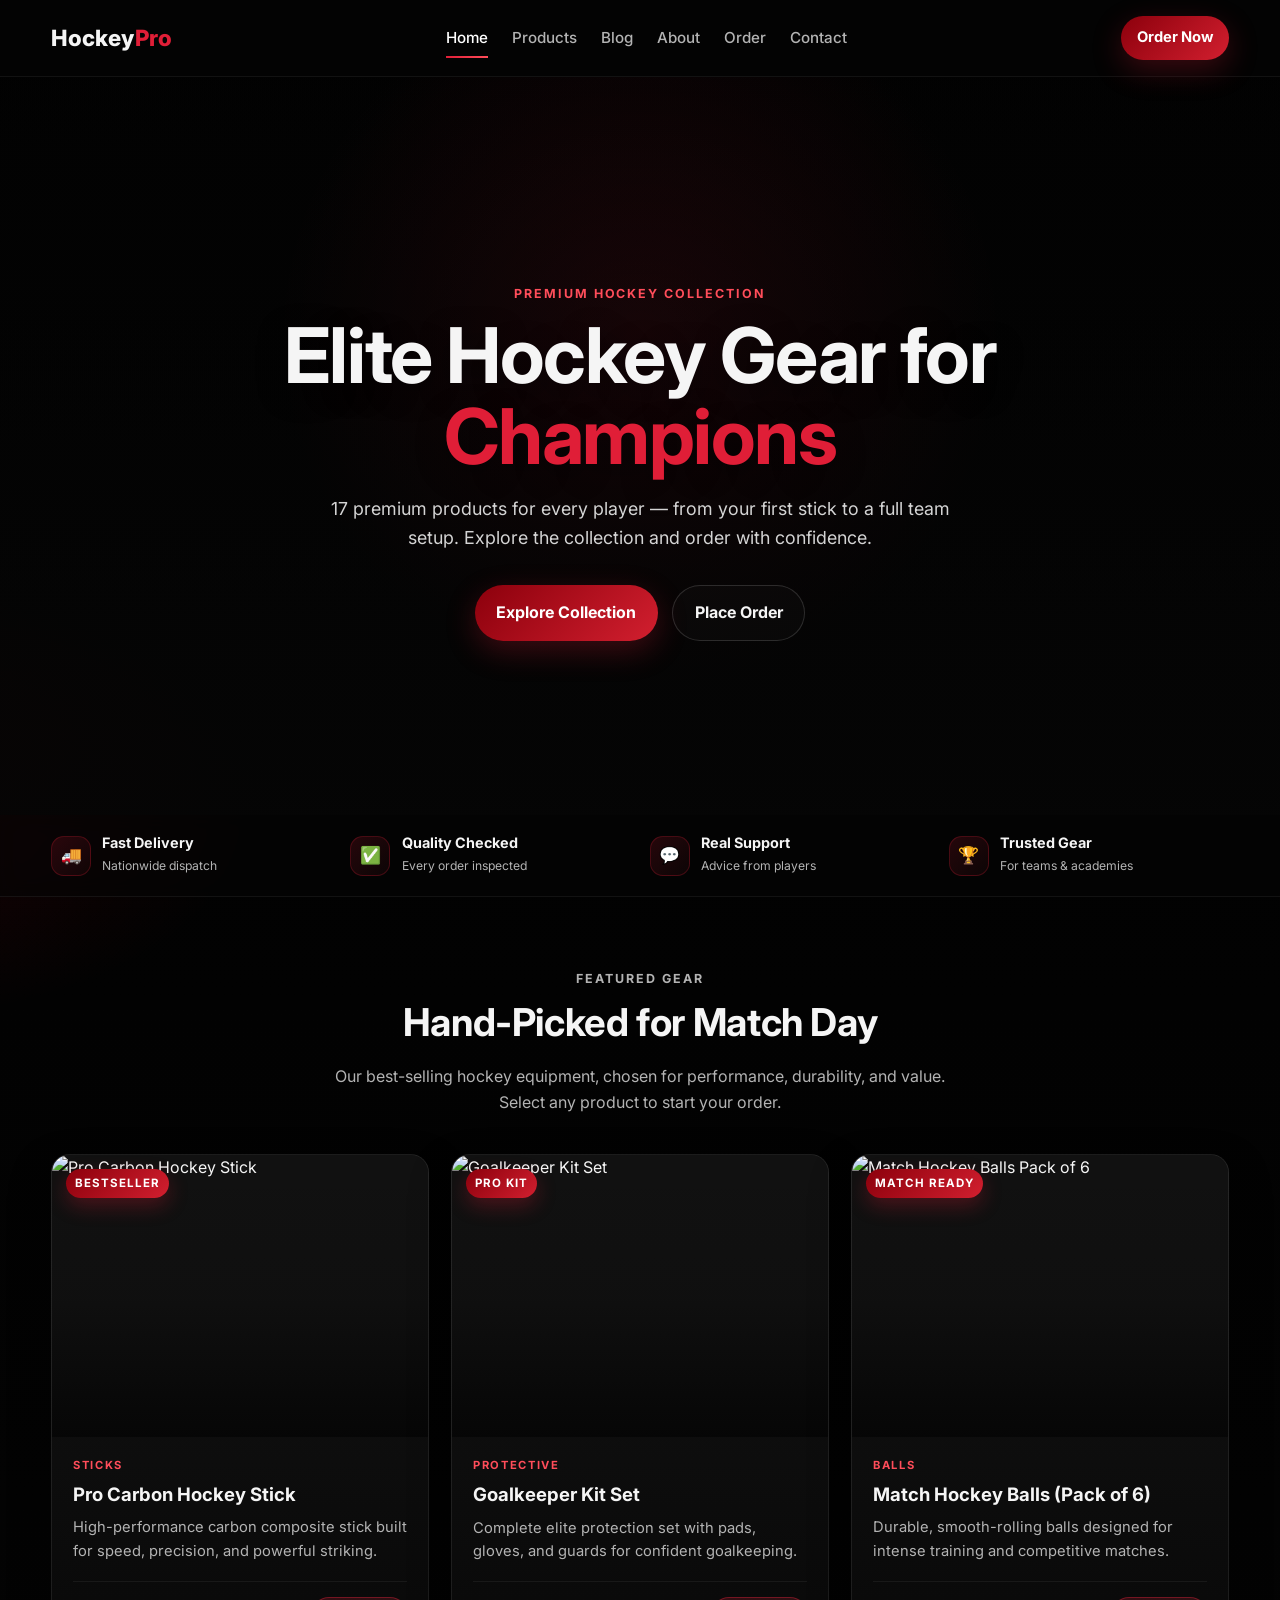
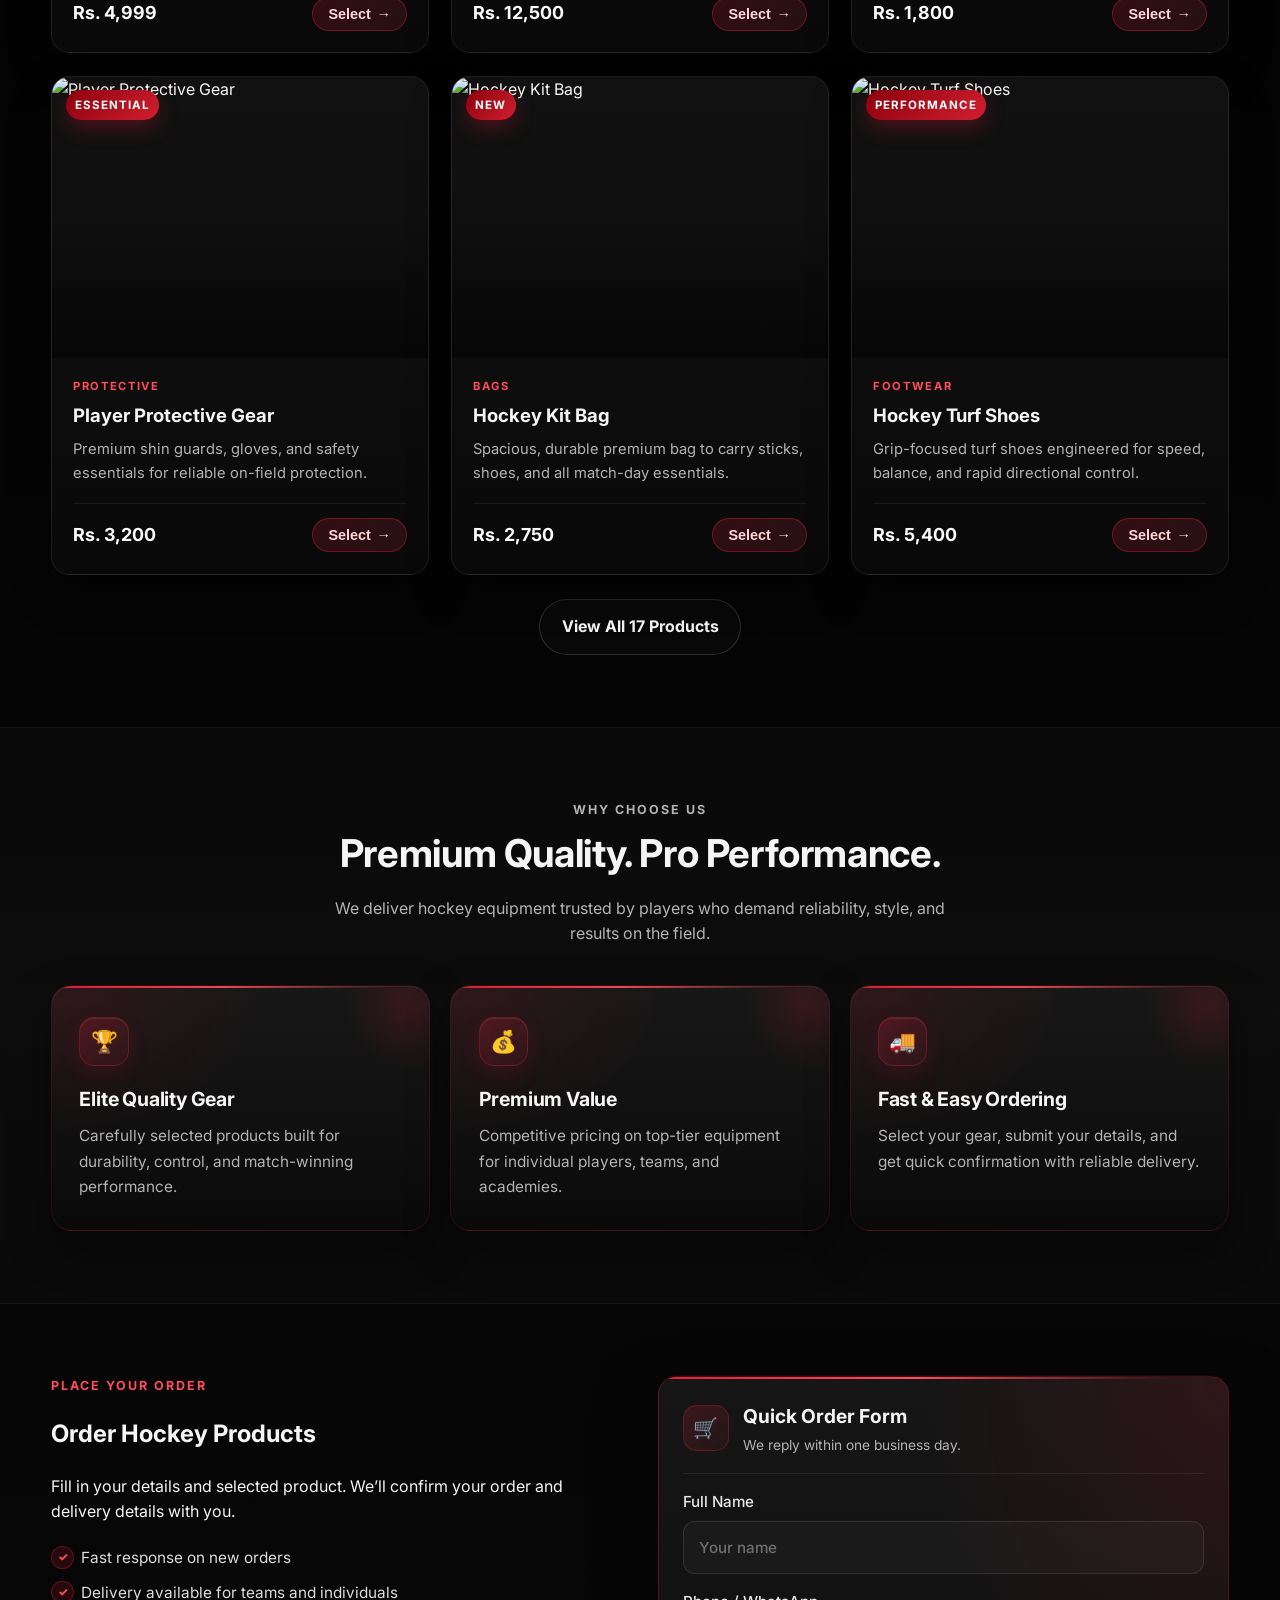
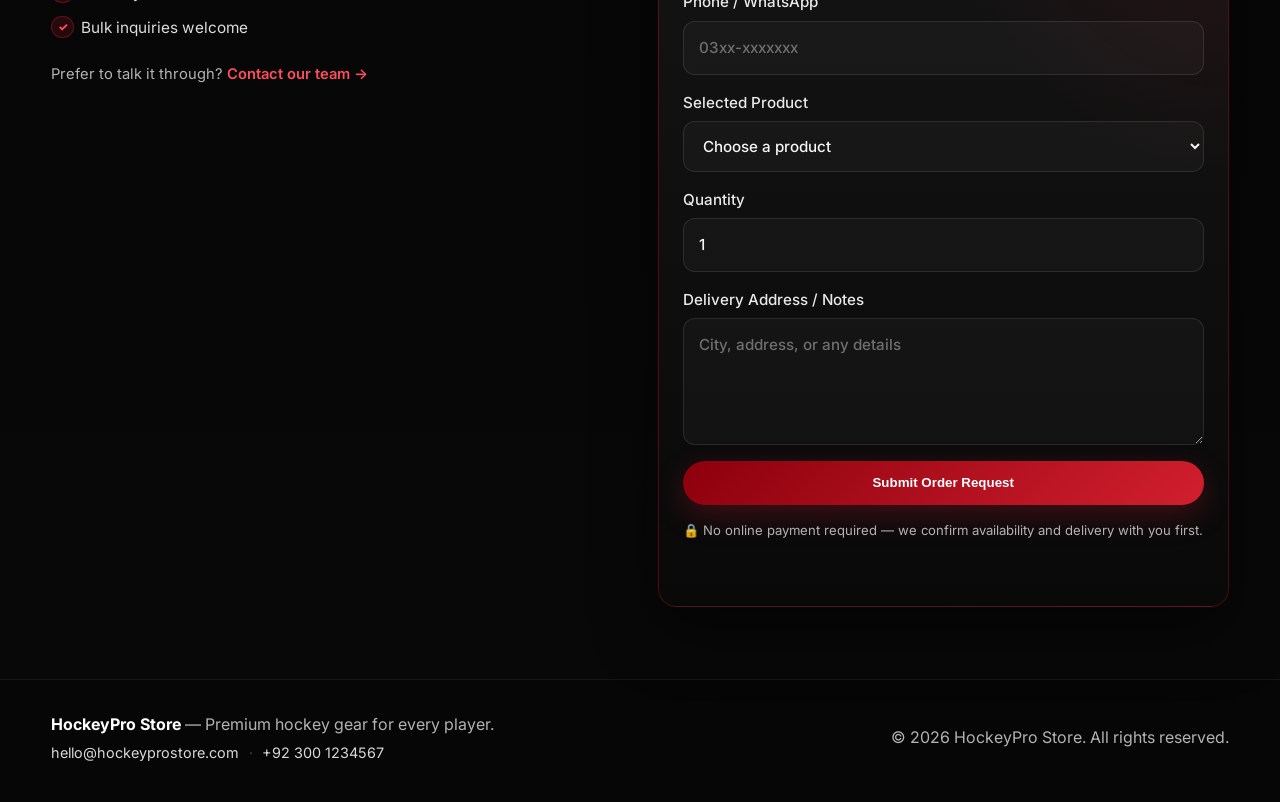
==== commit f734eaf2: "Switch site theme to blood red on black" ====
--- a/index.html
+++ b/index.html
@@ -3,6 +3,7 @@
 <head>
   <meta charset="UTF-8" />
   <meta name="viewport" content="width=device-width, initial-scale=1.0" />
+  <meta name="theme-color" content="#000000" />
   <title>HockeyPro Store | Premium Hockey Gear</title>
   <meta name="description" content="Shop 17 premium hockey sticks, balls, protective gear, shoes, bags, and training equipment at HockeyPro Store. Order your hockey gear today." />
   <link rel="canonical" href="https://app-seven-orpin-24.vercel.app/" />
--- a/styles.css
+++ b/styles.css
@@ -5,30 +5,32 @@
   --surface-2: #171717;
   --text: #f5f5f5;
   --muted: #b3b3b3;
-  --accent: #ff6a00;
-  --accent-2: #ff8c1a;
-  --accent-dark: #e25800;
+  --accent: #e01e37;
+  --accent-2: #ff4d5a;
+  --accent-dark: #8c000c;
+  --accent-grad-end: #d21f2f;
   --border: rgba(255, 255, 255, 0.08);
-  --border-accent: rgba(255, 106, 0, 0.35);
+  --border-accent: rgba(255, 77, 90, 0.35);
   --shadow: 0 24px 60px rgba(0, 0, 0, 0.55);
-  --glow: 0 0 0 1px rgba(255,106,0,0.12), 0 20px 50px rgba(255,106,0,0.12);
+  --glow: 0 0 0 1px rgba(224,30,55,0.18), 0 20px 50px rgba(224,30,55,0.2);
 }
 
 * { box-sizing: border-box; }
-html { scroll-behavior: smooth; }
+html { scroll-behavior: smooth; background: #000; }
 body {
   margin: 0;
   font-family: "Inter", system-ui, -apple-system, Segoe UI, Roboto, sans-serif;
   color: var(--text);
   background:
-    radial-gradient(900px 500px at 85% -10%, rgba(255,106,0,0.18), transparent 60%),
-    radial-gradient(700px 400px at -10% 20%, rgba(255,106,0,0.08), transparent 55%),
-    linear-gradient(180deg, #050505 0%, #090909 100%);
+    radial-gradient(900px 500px at 85% -10%, rgba(224,30,55,0.20), transparent 60%),
+    radial-gradient(700px 400px at -10% 20%, rgba(140,0,12,0.18), transparent 55%),
+    linear-gradient(180deg, #000000 0%, #080808 100%);
   line-height: 1.6;
   min-height: 100vh;
 }
 
 a { color: inherit; text-decoration: none; }
+::selection { background: rgba(224,30,55,0.7); color: #fff; }
 .container { width: min(1180px, 92%); margin: 0 auto; }
 
 .site-header {
@@ -79,7 +81,7 @@
   cursor: pointer;
   transition: border-color 0.2s ease, background 0.2s ease;
 }
-.nav-toggle:hover { border-color: rgba(255,106,0,0.45); background: rgba(255,106,0,0.08); }
+.nav-toggle:hover { border-color: rgba(224,30,55,0.45); background: rgba(224,30,55,0.08); }
 .nav-toggle span {
   display: block;
   width: 1.05rem;
@@ -110,22 +112,22 @@
   justify-content: center;
   padding: 0.9rem 1.35rem;
   border-radius: 999px;
-  background: linear-gradient(135deg, var(--accent), var(--accent-2));
-  color: #120700;
+  background: linear-gradient(135deg, var(--accent-dark), var(--accent-grad-end));
+  color: #fff;
   font-weight: 700;
   border: none;
   cursor: pointer;
   transition: transform 0.18s ease, box-shadow 0.18s ease, filter 0.18s ease;
-  box-shadow: 0 10px 30px rgba(255,106,0,0.25);
-}
-.btn:hover { transform: translateY(-2px); filter: brightness(1.05); box-shadow: 0 14px 34px rgba(255,106,0,0.32); }
+  box-shadow: 0 10px 30px rgba(224,30,55,0.25);
+}
+.btn:hover { transform: translateY(-2px); filter: brightness(1.05); box-shadow: 0 14px 34px rgba(224,30,55,0.32); }
 .btn-outline {
   background: rgba(255,255,255,0.02);
   color: var(--text);
   border: 1px solid rgba(255,255,255,0.14);
   box-shadow: none;
 }
-.btn-outline:hover { background: rgba(255,255,255,0.06); border-color: rgba(255,106,0,0.4); box-shadow: none; }
+.btn-outline:hover { background: rgba(255,255,255,0.06); border-color: rgba(224,30,55,0.4); box-shadow: none; }
 .btn-sm { padding: 0.65rem 1rem; font-size: 0.92rem; }
 .btn-block { width: 100%; }
 
@@ -144,7 +146,7 @@
   z-index: 1;
   background:
     linear-gradient(180deg, rgba(5,5,5,0.35) 0%, rgba(5,5,5,0.6) 50%, rgba(5,5,5,0.92) 100%),
-    radial-gradient(circle at 50% 35%, rgba(255,106,0,0.18), transparent 45%);
+    radial-gradient(circle at 50% 35%, rgba(224,30,55,0.18), transparent 45%);
 }
 .hero-simple {
   position: relative;
@@ -206,7 +208,7 @@
 .product-card:hover {
   transform: translateY(-6px);
   border-color: var(--border-accent);
-  box-shadow: 0 0 0 1px rgba(255,106,0,0.15), 0 24px 50px rgba(255,106,0,0.14);
+  box-shadow: 0 0 0 1px rgba(224,30,55,0.15), 0 24px 50px rgba(224,30,55,0.14);
 }
 .product-media {
   position: relative;
@@ -241,10 +243,10 @@
   letter-spacing: 0.08em;
   text-transform: uppercase;
   color: #fff;
-  background: rgba(255,106,0,0.92);
+  background: rgba(224,30,55,0.92);
   padding: 0.35rem 0.6rem;
   border-radius: 999px;
-  box-shadow: 0 6px 18px rgba(255,106,0,0.25);
+  box-shadow: 0 6px 18px rgba(224,30,55,0.25);
 }
 .product-body { padding: 1.2rem 1.2rem 1.25rem; }
 .product-card h3, .feature h3 { margin: 0 0 0.45rem; font-size: 1.18rem; }
@@ -258,19 +260,19 @@
 }
 .product-meta .price { font-size: 1.12rem; color: #fff; }
 .link-btn {
-  background: linear-gradient(135deg, rgba(255,106,0,0.18), rgba(255,140,26,0.12));
-  color: #ffd7b0;
-  border: 1px solid rgba(255,106,0,0.4);
+  background: linear-gradient(135deg, rgba(224,30,55,0.18), rgba(255,77,90,0.12));
+  color: #ffd6d9;
+  border: 1px solid rgba(224,30,55,0.4);
   padding: 0.5rem 0.95rem;
   border-radius: 999px;
   font-weight: 600;
   cursor: pointer;
   transition: all 0.18s ease;
 }
-.link-btn:hover { background: linear-gradient(135deg, var(--accent), var(--accent-2)); color: #120700; border-color: transparent; }
+.link-btn:hover { background: linear-gradient(135deg, var(--accent-dark), var(--accent-grad-end)); color: #fff; border-color: transparent; }
 
 .features-grid { display: grid; grid-template-columns: repeat(3, 1fr); gap: 1.25rem; }
-.feature { border-top: 2px solid rgba(255,106,0,0.35); }
+.feature { border-top: 2px solid rgba(224,30,55,0.35); }
 .feature-icon { font-size: 1.4rem; margin-bottom: 0.4rem; }
 
 .order-grid {
@@ -285,7 +287,7 @@
   display: grid;
   gap: 1rem;
   background: linear-gradient(180deg, rgba(20,20,20,0.98), rgba(12,12,12,0.98));
-  border: 1px solid rgba(255,106,0,0.18);
+  border: 1px solid rgba(224,30,55,0.18);
   box-shadow: var(--glow);
 }
 .order-form label, .order-page-form label { display: grid; gap: 0.4rem; font-weight: 500; color: #e8e8e8; font-size: 0.95rem; }
@@ -305,12 +307,12 @@
 .order-form input:focus, .order-form select:focus, .order-form textarea:focus,
 .order-page-form input:focus, .order-page-form select:focus, .order-page-form textarea:focus {
   outline: none;
-  border-color: rgba(255,106,0,0.55);
-  box-shadow: 0 0 0 3px rgba(255,106,0,0.12);
+  border-color: rgba(224,30,55,0.55);
+  box-shadow: 0 0 0 3px rgba(224,30,55,0.12);
   background: rgba(255,255,255,0.05);
 }
 .order-form select option, .order-page-form select option { background: #111; color: #fff; }
-.form-status { min-height: 1.4em; margin: 0.2rem 0 0; color: #ffbf8a; font-weight: 500; }
+.form-status { min-height: 1.4em; margin: 0.2rem 0 0; color: #ffb3b8; font-weight: 500; }
 
 /* About page */
 .about-hero {
@@ -396,13 +398,13 @@
   bottom: 1rem;
   padding: 0.5rem 0.95rem;
   border-radius: 999px;
-  background: linear-gradient(135deg, var(--accent), var(--accent-2));
-  color: #120700;
+  background: linear-gradient(135deg, var(--accent-dark), var(--accent-grad-end));
+  color: #fff;
   font-weight: 800;
   font-size: 0.78rem;
   letter-spacing: 0.06em;
   text-transform: uppercase;
-  box-shadow: 0 8px 22px rgba(255,106,0,0.3);
+  box-shadow: 0 8px 22px rgba(224,30,55,0.3);
 }
 .story-copy h2 {
   font-size: clamp(1.7rem, 3vw, 2.4rem);
@@ -432,11 +434,11 @@
   border-radius: 50%;
   display: grid;
   place-items: center;
-  background: rgba(255,106,0,0.14);
+  background: rgba(224,30,55,0.14);
   color: var(--accent-2);
   font-size: 0.75rem;
   font-weight: 800;
-  border: 1px solid rgba(255,106,0,0.3);
+  border: 1px solid rgba(224,30,55,0.3);
 }
 
 .steps-grid {
@@ -449,7 +451,7 @@
   padding: 1.9rem 1.6rem;
   border-radius: 1.3rem;
   background:
-    radial-gradient(120% 130% at 100% 0%, rgba(255,106,0,0.07), transparent 48%),
+    radial-gradient(120% 130% at 100% 0%, rgba(224,30,55,0.07), transparent 48%),
     linear-gradient(180deg, rgba(24,24,24,0.98), rgba(10,10,10,0.99));
   border: 1px solid rgba(255,255,255,0.08);
   box-shadow: 0 18px 44px rgba(0,0,0,0.42), inset 0 1px 0 rgba(255,255,255,0.05);
@@ -458,8 +460,8 @@
 }
 .step-card:hover {
   transform: translateY(-6px);
-  border-color: rgba(255,106,0,0.38);
-  box-shadow: 0 26px 60px rgba(0,0,0,0.5), 0 0 0 1px rgba(255,106,0,0.14), 0 18px 44px rgba(255,106,0,0.1);
+  border-color: rgba(224,30,55,0.38);
+  box-shadow: 0 26px 60px rgba(0,0,0,0.5), 0 0 0 1px rgba(224,30,55,0.14), 0 18px 44px rgba(224,30,55,0.1);
 }
 .step-card::before {
   content: "";
@@ -478,10 +480,10 @@
   font-size: 1.1rem;
   font-weight: 800;
   letter-spacing: 0.02em;
-  color: #ffd7b0;
-  background: linear-gradient(135deg, rgba(255,106,0,0.2), rgba(255,140,26,0.05));
-  border: 1px solid rgba(255,106,0,0.32);
-  box-shadow: inset 0 1px 0 rgba(255,255,255,0.08), 0 8px 20px rgba(255,106,0,0.1);
+  color: #ffd6d9;
+  background: linear-gradient(135deg, rgba(224,30,55,0.2), rgba(255,77,90,0.05));
+  border: 1px solid rgba(224,30,55,0.32);
+  box-shadow: inset 0 1px 0 rgba(255,255,255,0.08), 0 8px 20px rgba(224,30,55,0.1);
   margin-bottom: 0.95rem;
 }
 .step-card h3 { margin: 0 0 0.45rem; font-size: 1.12rem; }
@@ -492,8 +494,8 @@
   max-width: 920px;
   padding: 2.8rem 2.2rem;
   border-radius: 1.25rem;
-  border: 1px solid rgba(255,106,0,0.22);
-  background: linear-gradient(135deg, rgba(255,106,0,0.09), rgba(255,140,26,0.03));
+  border: 1px solid rgba(224,30,55,0.22);
+  background: linear-gradient(135deg, rgba(224,30,55,0.09), rgba(255,77,90,0.03));
   text-align: center;
 }
 .about-quote p {
@@ -512,9 +514,9 @@
   position: relative;
   padding: 1.9rem 1.7rem;
   border-radius: 1.3rem;
-  border: 1px solid rgba(255,106,0,0.16);
+  border: 1px solid rgba(224,30,55,0.16);
   background:
-    radial-gradient(120% 130% at 0% 0%, rgba(255,106,0,0.12), transparent 48%),
+    radial-gradient(120% 130% at 0% 0%, rgba(224,30,55,0.12), transparent 48%),
     linear-gradient(180deg, rgba(24,24,24,0.98), rgba(10,10,10,0.99));
   box-shadow: 0 18px 44px rgba(0,0,0,0.45), inset 0 1px 0 rgba(255,255,255,0.06);
   overflow: hidden;
@@ -536,14 +538,14 @@
   width: 130px;
   height: 130px;
   border-radius: 50%;
-  background: radial-gradient(circle, rgba(255,106,0,0.16), transparent 70%);
+  background: radial-gradient(circle, rgba(224,30,55,0.16), transparent 70%);
   pointer-events: none;
 }
 .feature > * { position: relative; z-index: 1; }
 .feature:hover {
   transform: translateY(-8px);
-  border-color: rgba(255,106,0,0.45);
-  box-shadow: 0 26px 60px rgba(0,0,0,0.55), 0 0 0 1px rgba(255,106,0,0.18), 0 18px 44px rgba(255,106,0,0.12);
+  border-color: rgba(224,30,55,0.45);
+  box-shadow: 0 26px 60px rgba(0,0,0,0.55), 0 0 0 1px rgba(224,30,55,0.18), 0 18px 44px rgba(224,30,55,0.12);
 }
 .feature-icon {
   width: 3.1rem;
@@ -551,9 +553,9 @@
   border-radius: 0.95rem;
   display: grid;
   place-items: center;
-  background: linear-gradient(135deg, rgba(255,106,0,0.22), rgba(255,140,26,0.06));
-  border: 1px solid rgba(255,106,0,0.3);
-  box-shadow: inset 0 1px 0 rgba(255,255,255,0.08), 0 8px 22px rgba(255,106,0,0.12);
+  background: linear-gradient(135deg, rgba(224,30,55,0.22), rgba(255,77,90,0.06));
+  border: 1px solid rgba(224,30,55,0.3);
+  box-shadow: inset 0 1px 0 rgba(255,255,255,0.08), 0 8px 22px rgba(224,30,55,0.12);
   font-size: 1.35rem;
   margin-bottom: 1.1rem;
 }
@@ -592,9 +594,9 @@
   position: relative;
   padding: 1.9rem 1.7rem;
   border-radius: 1.3rem;
-  border: 1px solid rgba(255,106,0,0.24);
+  border: 1px solid rgba(224,30,55,0.24);
   background:
-    radial-gradient(130% 120% at 100% 0%, rgba(255,106,0,0.14), transparent 50%),
+    radial-gradient(130% 120% at 100% 0%, rgba(224,30,55,0.14), transparent 50%),
     linear-gradient(180deg, rgba(26,26,26,0.99), rgba(11,11,11,1));
   box-shadow: var(--glow), 0 22px 55px rgba(0,0,0,0.5);
 }
@@ -653,8 +655,8 @@
 }
 .contact-card:hover {
   transform: translateY(-6px);
-  border-color: rgba(255,106,0,0.4);
-  box-shadow: 0 24px 55px rgba(0,0,0,0.5), 0 0 0 1px rgba(255,106,0,0.14);
+  border-color: rgba(224,30,55,0.4);
+  box-shadow: 0 24px 55px rgba(0,0,0,0.5), 0 0 0 1px rgba(224,30,55,0.14);
 }
 .contact-card:hover::before { opacity: 1; }
 .contact-icon {
@@ -663,8 +665,8 @@
   display: grid;
   place-items: center;
   border-radius: 0.9rem;
-  background: linear-gradient(135deg, rgba(255,106,0,0.18), rgba(255,140,26,0.05));
-  border: 1px solid rgba(255,106,0,0.28);
+  background: linear-gradient(135deg, rgba(224,30,55,0.18), rgba(255,77,90,0.05));
+  border: 1px solid rgba(224,30,55,0.28);
   font-size: 1.25rem;
   margin-bottom: 0.8rem;
 }
@@ -692,8 +694,8 @@
   gap: 1.5rem;
   padding: 1.8rem 1.9rem;
   border-radius: 1.3rem;
-  border: 1px solid rgba(255,106,0,0.24);
-  background: linear-gradient(135deg, rgba(255,106,0,0.12), rgba(255,140,26,0.03));
+  border: 1px solid rgba(224,30,55,0.24);
+  background: linear-gradient(135deg, rgba(224,30,55,0.12), rgba(255,77,90,0.03));
   box-shadow: var(--glow);
 }
 .contact-cta h3 { margin: 0 0 0.35rem; font-size: 1.25rem; }
@@ -735,8 +737,8 @@
   border-radius: 50%;
   display: inline-grid;
   place-items: center;
-  background: linear-gradient(135deg, var(--accent), var(--accent-2));
-  color: #120700;
+  background: linear-gradient(135deg, var(--accent-dark), var(--accent-grad-end));
+  color: #fff;
   font-weight: 800;
   font-size: 0.76rem;
   letter-spacing: 0.02em;
@@ -797,8 +799,8 @@
   margin: 1.8rem 0;
   padding: 1.35rem 1.5rem;
   border-radius: 1rem;
-  border: 1px solid rgba(255,106,0,0.28);
-  background: linear-gradient(135deg, rgba(255,106,0,0.1), rgba(255,140,26,0.04));
+  border: 1px solid rgba(224,30,55,0.28);
+  background: linear-gradient(135deg, rgba(224,30,55,0.1), rgba(255,77,90,0.04));
 }
 .callout h3 { margin: 0 0 0.45rem; font-size: 1.05rem; }
 .callout p { margin: 0; color: #d8d8d8; }
@@ -827,7 +829,7 @@
   display: block;
 }
 .aside-card .aside-price { color: #fff; font-size: 1.2rem; margin: 0 0 1rem; }
-.aside-card-alt { border-color: rgba(255,106,0,0.22); }
+.aside-card-alt { border-color: rgba(224,30,55,0.22); }
 .blog-cta { border-top: none; }
 
 .site-footer {
@@ -866,8 +868,8 @@
   display: grid;
   place-items: center;
   border-radius: 0.8rem;
-  background: linear-gradient(135deg, rgba(255,106,0,0.16), rgba(255,140,26,0.04));
-  border: 1px solid rgba(255,106,0,0.25);
+  background: linear-gradient(135deg, rgba(224,30,55,0.16), rgba(255,77,90,0.04));
+  border: 1px solid rgba(224,30,55,0.25);
   font-size: 1.05rem;
 }
 .trust-item strong { display: block; font-size: 0.9rem; line-height: 1.25; }
@@ -896,17 +898,17 @@
 }
 .filter-chip:hover {
   color: #fff;
-  border-color: rgba(255,106,0,0.38);
-  background: rgba(255,106,0,0.09);
+  border-color: rgba(224,30,55,0.38);
+  background: rgba(224,30,55,0.09);
   transform: translateY(-1px);
 }
 .filter-chip.is-active {
-  color: #120700;
-  background: linear-gradient(135deg, var(--accent), var(--accent-2));
+  color: #fff;
+  background: linear-gradient(135deg, var(--accent-dark), var(--accent-grad-end));
   border-color: transparent;
-  box-shadow: 0 8px 22px rgba(255,106,0,0.26);
-}
-.filter-chip:focus-visible { outline: 2px solid rgba(255,140,26,0.75); outline-offset: 2px; }
+  box-shadow: 0 8px 22px rgba(224,30,55,0.26);
+}
+.filter-chip:focus-visible { outline: 2px solid rgba(255,77,90,0.75); outline-offset: 2px; }
 .product-count { margin: 0; color: var(--muted); font-size: 0.88rem; }
 
 .products-grid { gap: 1.5rem; }
@@ -917,16 +919,16 @@
 }
 .products-page .product-card:hover {
   transform: translateY(-8px);
-  border-color: rgba(255,106,0,0.42);
-  box-shadow: 0 28px 60px rgba(0,0,0,0.5), 0 0 0 1px rgba(255,106,0,0.16), 0 20px 46px rgba(255,106,0,0.12);
+  border-color: rgba(224,30,55,0.42);
+  box-shadow: 0 28px 60px rgba(0,0,0,0.5), 0 0 0 1px rgba(224,30,55,0.16), 0 20px 46px rgba(224,30,55,0.12);
 }
 .products-page .product-media::after {
   background: linear-gradient(to top, rgba(5,5,5,0.9) 0%, rgba(5,5,5,0.12) 50%, rgba(5,5,5,0) 100%);
 }
 .products-page .product-tag {
-  background: linear-gradient(135deg, var(--accent), var(--accent-2));
-  color: #120700;
-  box-shadow: 0 8px 20px rgba(255,106,0,0.28);
+  background: linear-gradient(135deg, var(--accent-dark), var(--accent-grad-end));
+  color: #fff;
+  box-shadow: 0 8px 20px rgba(224,30,55,0.28);
 }
 .products-page .product-body { padding: 1.3rem 1.3rem 1.35rem; }
 .products-page .product-card .product-cat {
@@ -976,16 +978,16 @@
 }
 .home-page .product-card:hover {
   transform: translateY(-8px);
-  border-color: rgba(255,106,0,0.42);
-  box-shadow: 0 28px 60px rgba(0,0,0,0.5), 0 0 0 1px rgba(255,106,0,0.16), 0 20px 46px rgba(255,106,0,0.12);
+  border-color: rgba(224,30,55,0.42);
+  box-shadow: 0 28px 60px rgba(0,0,0,0.5), 0 0 0 1px rgba(224,30,55,0.16), 0 20px 46px rgba(224,30,55,0.12);
 }
 .home-page .product-media::after {
   background: linear-gradient(to top, rgba(5,5,5,0.9) 0%, rgba(5,5,5,0.12) 50%, rgba(5,5,5,0) 100%);
 }
 .home-page .product-tag {
-  background: linear-gradient(135deg, var(--accent), var(--accent-2));
-  color: #120700;
-  box-shadow: 0 8px 20px rgba(255,106,0,0.28);
+  background: linear-gradient(135deg, var(--accent-dark), var(--accent-grad-end));
+  color: #fff;
+  box-shadow: 0 8px 20px rgba(224,30,55,0.28);
 }
 .home-page .product-body { padding: 1.3rem 1.3rem 1.35rem; }
 .home-page .product-card .product-cat {
@@ -1039,8 +1041,8 @@
   border-radius: 50%;
   display: grid;
   place-items: center;
-  background: rgba(255,106,0,0.14);
-  border: 1px solid rgba(255,106,0,0.32);
+  background: rgba(224,30,55,0.14);
+  border: 1px solid rgba(224,30,55,0.32);
   color: var(--accent-2);
   font-size: 0.72rem;
   font-weight: 800;
@@ -1051,11 +1053,11 @@
 
 .home-page .order-form {
   position: relative;
-  border: 1px solid rgba(255,106,0,0.26);
+  border: 1px solid rgba(224,30,55,0.26);
   background:
-    radial-gradient(120% 110% at 100% 0%, rgba(255,106,0,0.12), transparent 45%),
+    radial-gradient(120% 110% at 100% 0%, rgba(224,30,55,0.12), transparent 45%),
     linear-gradient(180deg, rgba(22,22,22,0.99), rgba(9,9,9,0.99));
-  box-shadow: 0 24px 60px rgba(0,0,0,0.5), 0 0 0 1px rgba(255,106,0,0.07);
+  box-shadow: 0 24px 60px rgba(0,0,0,0.5), 0 0 0 1px rgba(224,30,55,0.07);
   overflow: hidden;
 }
 .home-page .order-form::before {
@@ -1082,8 +1084,8 @@
   border-radius: 0.85rem;
   display: grid;
   place-items: center;
-  background: linear-gradient(135deg, rgba(255,106,0,0.2), rgba(255,140,26,0.05));
-  border: 1px solid rgba(255,106,0,0.3);
+  background: linear-gradient(135deg, rgba(224,30,55,0.2), rgba(255,77,90,0.05));
+  border: 1px solid rgba(224,30,55,0.3);
   font-size: 1.25rem;
 }
 .form-note {
@@ -1113,14 +1115,14 @@
   border-radius: 1.25rem;
   border: 1px solid rgba(255,255,255,0.08);
   background:
-    radial-gradient(120% 120% at 0% 0%, rgba(255,106,0,0.06), transparent 45%),
+    radial-gradient(120% 120% at 0% 0%, rgba(224,30,55,0.06), transparent 45%),
     linear-gradient(180deg, rgba(20,20,20,0.98), rgba(9,9,9,0.99));
   box-shadow: 0 18px 42px rgba(0,0,0,0.4), inset 0 1px 0 rgba(255,255,255,0.05);
   transition: border-color 0.2s ease, box-shadow 0.2s ease;
 }
 .form-card:focus-within {
-  border-color: rgba(255,106,0,0.28);
-  box-shadow: 0 22px 48px rgba(0,0,0,0.45), 0 0 0 1px rgba(255,106,0,0.08);
+  border-color: rgba(224,30,55,0.28);
+  box-shadow: 0 22px 48px rgba(0,0,0,0.45), 0 0 0 1px rgba(224,30,55,0.08);
 }
 .form-card-head {
   display: flex;
@@ -1137,9 +1139,9 @@
   display: grid;
   place-items: center;
   border-radius: 0.75rem;
-  background: linear-gradient(135deg, rgba(255,106,0,0.2), rgba(255,140,26,0.05));
-  border: 1px solid rgba(255,106,0,0.3);
-  color: #ffd7b0;
+  background: linear-gradient(135deg, rgba(224,30,55,0.2), rgba(255,77,90,0.05));
+  border: 1px solid rgba(224,30,55,0.3);
+  color: #ffd6d9;
   font-size: 0.85rem;
   font-weight: 800;
 }
@@ -1196,18 +1198,18 @@
   text-transform: uppercase;
   letter-spacing: 0.08em;
   color: var(--accent-2);
-  background: rgba(255,106,0,0.1);
-  border: 1px solid rgba(255,106,0,0.25);
+  background: rgba(224,30,55,0.1);
+  border: 1px solid rgba(224,30,55,0.25);
   padding: 0.25rem 0.5rem;
   border-radius: 999px;
   white-space: nowrap;
 }
 .choice input:checked + .choice-card {
-  border-color: rgba(255,106,0,0.5);
-  background: linear-gradient(135deg, rgba(255,106,0,0.12), rgba(255,140,26,0.03));
-  box-shadow: 0 0 0 1px rgba(255,106,0,0.15), 0 10px 26px rgba(255,106,0,0.08);
-}
-.choice input:focus-visible + .choice-card { outline: 2px solid rgba(255,140,26,0.7); outline-offset: 2px; }
+  border-color: rgba(224,30,55,0.5);
+  background: linear-gradient(135deg, rgba(224,30,55,0.12), rgba(255,77,90,0.03));
+  box-shadow: 0 0 0 1px rgba(224,30,55,0.15), 0 10px 26px rgba(224,30,55,0.08);
+}
+.choice input:focus-visible + .choice-card { outline: 2px solid rgba(255,77,90,0.7); outline-offset: 2px; }
 .choice-note { margin: 0.7rem 0 0; color: var(--muted); font-size: 0.82rem; }
 .order-page-form .form-note { margin-top: 1.1rem; }
 
@@ -1216,9 +1218,9 @@
   position: relative;
   padding: 1.6rem;
   border-radius: 1.25rem;
-  border: 1px solid rgba(255,106,0,0.28);
+  border: 1px solid rgba(224,30,55,0.28);
   background:
-    radial-gradient(120% 110% at 100% 0%, rgba(255,106,0,0.14), transparent 45%),
+    radial-gradient(120% 110% at 100% 0%, rgba(224,30,55,0.14), transparent 45%),
     linear-gradient(180deg, rgba(24,24,24,0.99), rgba(10,10,10,0.99));
   box-shadow: 0 24px 60px rgba(0,0,0,0.5), var(--glow);
   overflow: hidden;
@@ -1302,9 +1304,9 @@
   margin: 0 auto;
   padding: 2.4rem 2rem 2rem;
   border-radius: 1.35rem;
-  border: 1px solid rgba(255,106,0,0.3);
+  border: 1px solid rgba(224,30,55,0.3);
   background:
-    radial-gradient(120% 110% at 100% 0%, rgba(255,106,0,0.15), transparent 45%),
+    radial-gradient(120% 110% at 100% 0%, rgba(224,30,55,0.15), transparent 45%),
     linear-gradient(180deg, rgba(24,24,24,0.99), rgba(10,10,10,0.99));
   box-shadow: 0 26px 70px rgba(0,0,0,0.55), var(--glow);
   text-align: center;
@@ -1325,12 +1327,12 @@
   display: grid;
   place-items: center;
   border-radius: 50%;
-  background: linear-gradient(135deg, rgba(255,106,0,0.22), rgba(255,140,26,0.06));
-  border: 1px solid rgba(255,106,0,0.4);
+  background: linear-gradient(135deg, rgba(224,30,55,0.22), rgba(255,77,90,0.06));
+  border: 1px solid rgba(224,30,55,0.4);
   color: var(--accent-2);
   font-size: 1.5rem;
   font-weight: 800;
-  box-shadow: 0 0 0 6px rgba(255,106,0,0.06);
+  box-shadow: 0 0 0 6px rgba(224,30,55,0.06);
 }
 .order-success h2 { margin: 0.15rem 0 0.6rem; font-size: clamp(1.7rem, 3vw, 2.1rem); }
 .success-lead {
@@ -1427,8 +1429,8 @@
   display: grid;
   place-items: center;
   border-radius: 0.65rem;
-  background: rgba(255,106,0,0.08);
-  border: 1px solid rgba(255,106,0,0.22);
+  background: rgba(224,30,55,0.08);
+  border: 1px solid rgba(224,30,55,0.22);
   font-size: 0.95rem;
 }
 .info-item strong { display: block; font-size: 0.9rem; color: #fff; }
@@ -1459,7 +1461,7 @@
   overflow: hidden;
   transition: border-color 0.2s ease;
 }
-.faq-item[open] { border-color: rgba(255,106,0,0.32); }
+.faq-item[open] { border-color: rgba(224,30,55,0.32); }
 .faq-item summary {
   list-style: none;
   cursor: pointer;
@@ -1479,7 +1481,7 @@
   display: grid;
   place-items: center;
   border-radius: 50%;
-  border: 1px solid rgba(255,106,0,0.35);
+  border: 1px solid rgba(224,30,55,0.35);
   color: var(--accent-2);
   font-size: 1rem;
   transition: transform 0.2s ease;
@@ -1551,7 +1553,7 @@
   .nav-links.is-open { display: flex; }
   .nav-links a { padding: 0.75rem 0.85rem; border-radius: 0.6rem; font-size: 1rem; }
   .nav-links a:hover,
-  .nav-links a.active { background: rgba(255,106,0,0.08); }
+  .nav-links a.active { background: rgba(224,30,55,0.08); }
   .nav-links a::after { display: none; }
   .product-grid, .features-grid { grid-template-columns: 1fr; }
   .hero { min-height: 70vh; padding: 5.5rem 0 3.5rem; }
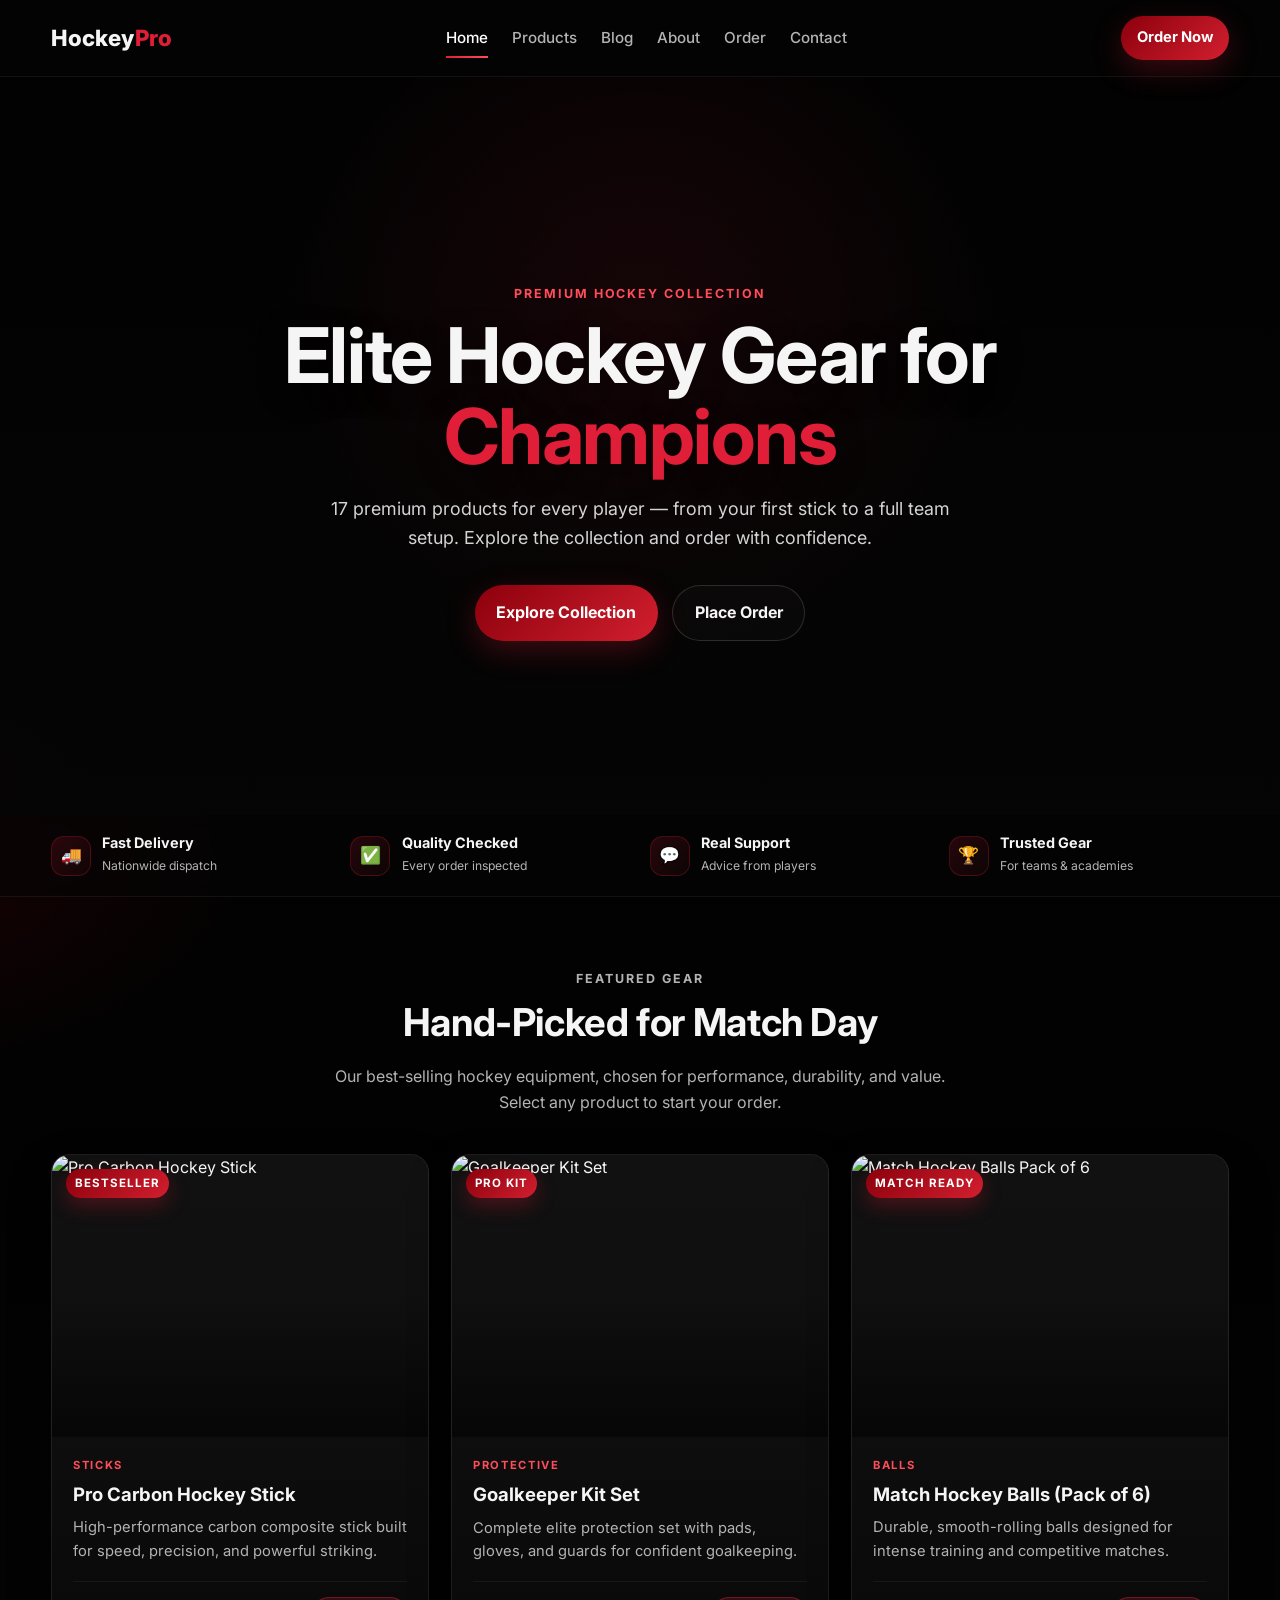
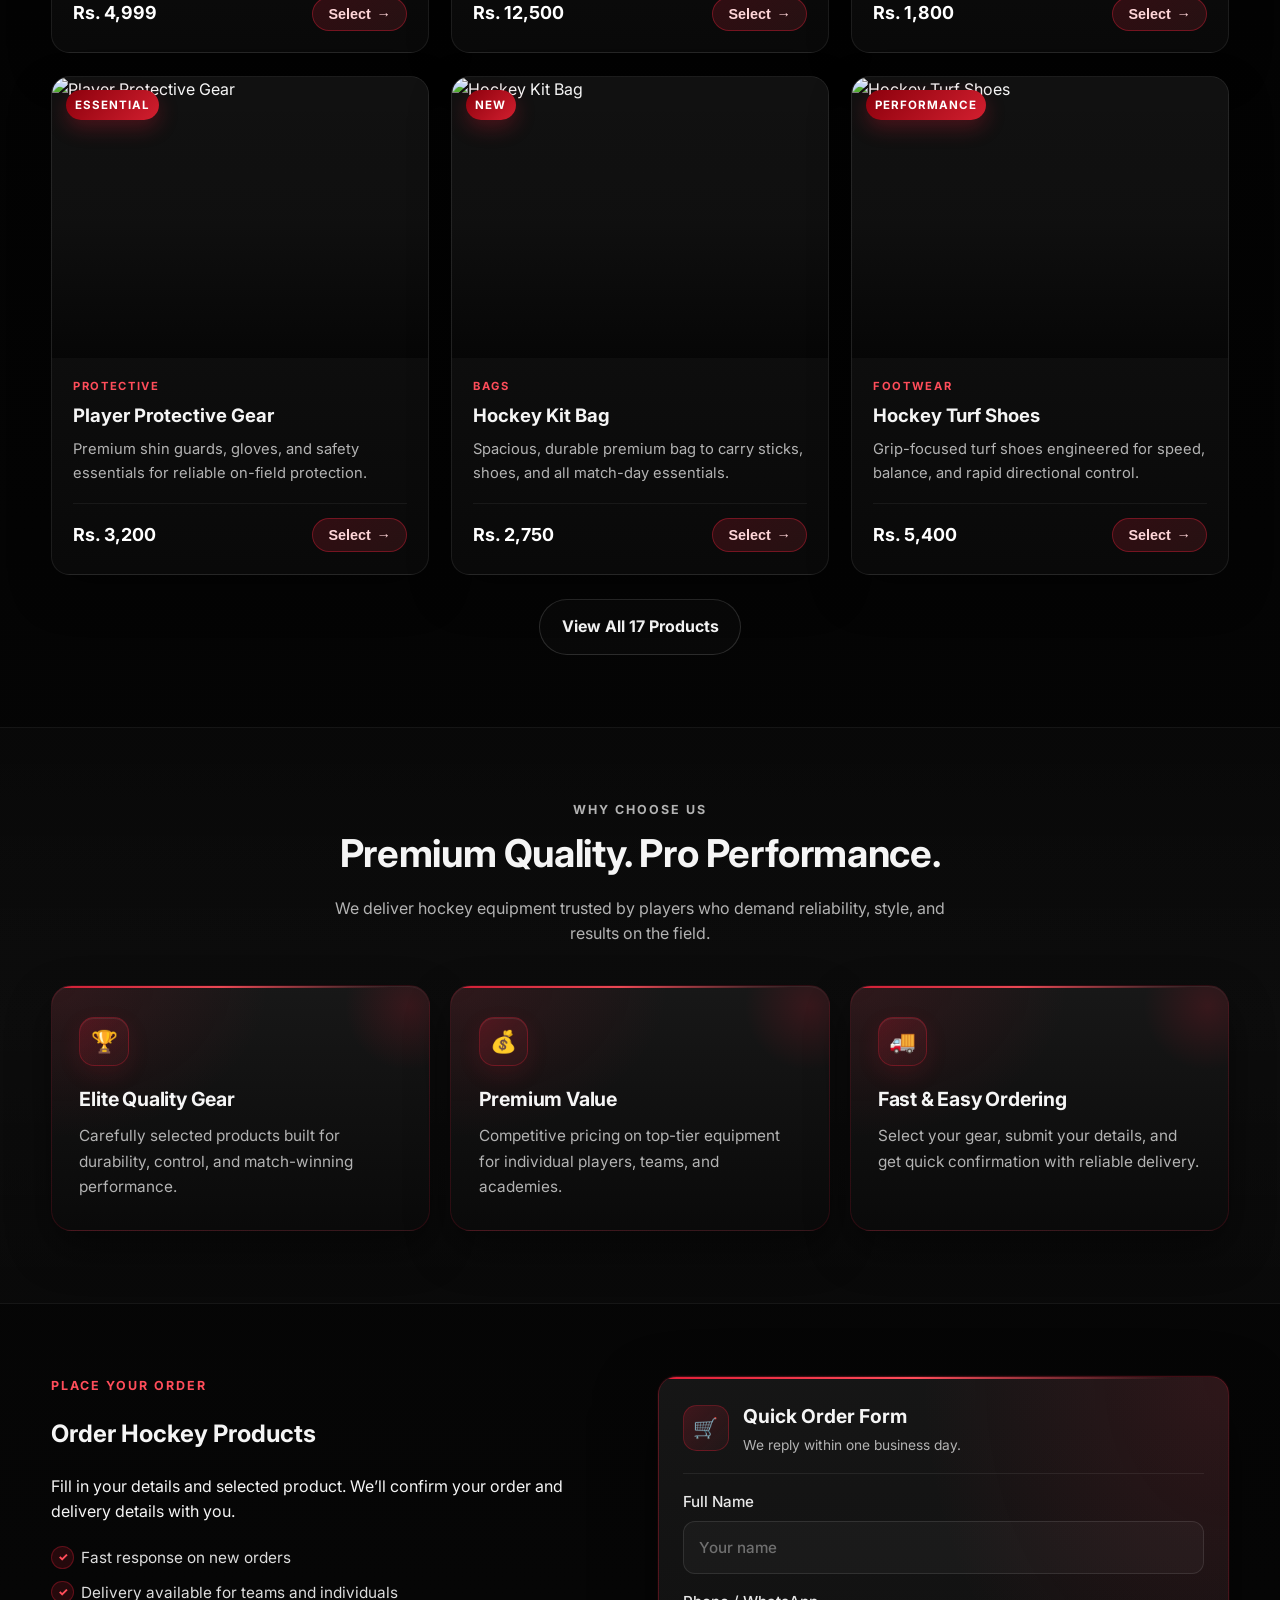
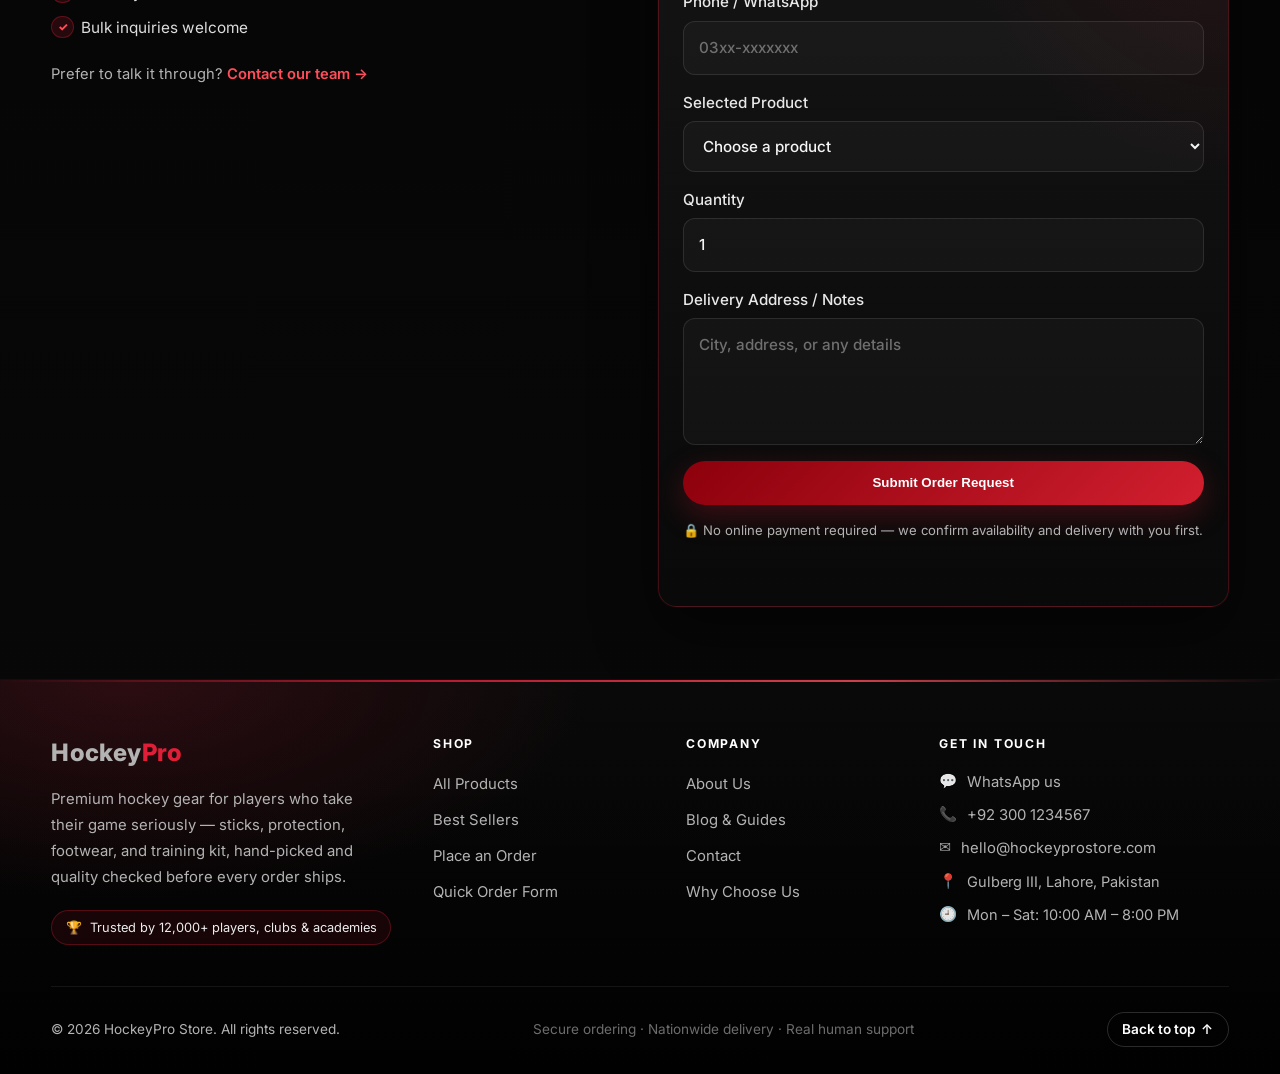
==== commit 998d0af3: "Redesign About page cards with premium styling and add site footer" ====
--- a/index.html
+++ b/index.html
@@ -276,17 +276,52 @@
     </section>
   </main>
 
-  <footer class="site-footer">
-    <div class="container footer-inner">
-      <div class="footer-brand">
-        <p><strong>HockeyPro Store</strong> — Premium hockey gear for every player.</p>
-        <p class="footer-contact">
-          <a href="mailto:hello@hockeyprostore.com">hello@hockeyprostore.com</a>
-          <span>·</span>
-          <a href="tel:+923001234567">+92 300 1234567</a>
-        </p>
-      </div>
-      <p>© 2026 HockeyPro Store. All rights reserved.</p>
+  <footer class="site-footer home-footer">
+    <div class="container">
+      <div class="footer-top">
+        <div class="footer-col footer-about">
+          <a class="brand footer-brand-link" href="index.html">Hockey<span>Pro</span></a>
+          <p class="footer-blurb">Premium hockey gear for players who take their game seriously — sticks, protection, footwear, and training kit, hand-picked and quality checked before every order ships.</p>
+          <p class="footer-badge"><span aria-hidden="true">🏆</span> Trusted by 12,000+ players, clubs &amp; academies</p>
+        </div>
+
+        <nav class="footer-col" aria-labelledby="footer-shop">
+          <h3 id="footer-shop">Shop</h3>
+          <ul class="footer-links">
+            <li><a href="products.html">All Products</a></li>
+            <li><a href="products.html#collection">Best Sellers</a></li>
+            <li><a href="order.html">Place an Order</a></li>
+            <li><a href="#order">Quick Order Form</a></li>
+          </ul>
+        </nav>
+
+        <nav class="footer-col" aria-labelledby="footer-company">
+          <h3 id="footer-company">Company</h3>
+          <ul class="footer-links">
+            <li><a href="about.html">About Us</a></li>
+            <li><a href="blog.html">Blog &amp; Guides</a></li>
+            <li><a href="contact.html">Contact</a></li>
+            <li><a href="#why-us">Why Choose Us</a></li>
+          </ul>
+        </nav>
+
+        <div class="footer-col" aria-labelledby="footer-contact">
+          <h3 id="footer-contact">Get in Touch</h3>
+          <ul class="footer-links footer-contact-list">
+            <li><span class="footer-ico" aria-hidden="true">💬</span><a href="https://wa.me/923001234567" target="_blank" rel="noopener">WhatsApp us</a></li>
+            <li><span class="footer-ico" aria-hidden="true">📞</span><a href="tel:+923001234567">+92 300 1234567</a></li>
+            <li><span class="footer-ico" aria-hidden="true">✉️</span><a href="mailto:hello@hockeyprostore.com">hello@hockeyprostore.com</a></li>
+            <li><span class="footer-ico" aria-hidden="true">📍</span><span>Gulberg III, Lahore, Pakistan</span></li>
+            <li><span class="footer-ico" aria-hidden="true">🕘</span><span>Mon – Sat: 10:00 AM – 8:00 PM</span></li>
+          </ul>
+        </div>
+      </div>
+
+      <div class="footer-bottom">
+        <p>© 2026 HockeyPro Store. All rights reserved.</p>
+        <p class="footer-trust">Secure ordering · Nationwide delivery · Real human support</p>
+        <a class="footer-top-link" href="#home">Back to top <span aria-hidden="true">↑</span></a>
+      </div>
     </div>
   </footer>
 
--- a/styles.css
+++ b/styles.css
@@ -625,6 +625,285 @@
 }
 .promise-list strong { color: #fff; }
 
+/* About page — premium card refresh */
+.about-page .stats-band {
+  background:
+    radial-gradient(800px 240px at 50% 0%, rgba(224,30,55,0.10), transparent 70%),
+    linear-gradient(180deg, rgba(255,255,255,0.025), rgba(255,255,255,0.008));
+}
+.about-page .stats-grid { gap: 1rem; padding: 2.8rem 0; }
+.about-page .stat {
+  padding: 1.45rem 1rem 1.35rem;
+  border-radius: 1.15rem;
+  border: 1px solid rgba(255,77,90,0.16);
+  background:
+    radial-gradient(130% 120% at 50% 0%, rgba(224,30,55,0.14), transparent 55%),
+    linear-gradient(180deg, rgba(22,22,22,0.98), rgba(8,8,8,0.99));
+  box-shadow: 0 16px 38px rgba(0,0,0,0.45), inset 0 1px 0 rgba(255,255,255,0.05);
+  overflow: hidden;
+  transition: transform 0.25s ease, border-color 0.25s ease, box-shadow 0.25s ease;
+}
+.about-page .stat::after {
+  content: "";
+  position: absolute;
+  inset: 0 0 auto;
+  height: 2px;
+  background: linear-gradient(90deg, transparent, var(--accent), var(--accent-2), transparent);
+  opacity: 0.7;
+}
+.about-page .stat + .stat::before { display: none; }
+.about-page .stat:hover {
+  transform: translateY(-4px);
+  border-color: rgba(255,77,90,0.4);
+  box-shadow: 0 22px 48px rgba(0,0,0,0.55), 0 0 0 1px rgba(224,30,55,0.12);
+}
+.stat-icon {
+  width: 2.5rem;
+  height: 2.5rem;
+  margin: 0 auto 0.7rem;
+  display: grid;
+  place-items: center;
+  border-radius: 0.8rem;
+  background: linear-gradient(135deg, rgba(224,30,55,0.22), rgba(255,77,90,0.04));
+  border: 1px solid rgba(255,77,90,0.28);
+  box-shadow: inset 0 1px 0 rgba(255,255,255,0.07), 0 8px 20px rgba(224,30,55,0.12);
+  font-size: 1.05rem;
+}
+.about-page .stat strong { font-size: clamp(1.8rem, 3vw, 2.5rem); }
+
+.about-page .feature {
+  padding: 2.15rem 1.8rem 1.9rem;
+  border-radius: 1.4rem;
+  border-color: rgba(255,77,90,0.2);
+}
+.about-page .feature::before { height: 3px; opacity: 1; }
+.about-page .feature::after {
+  width: 190px;
+  height: 190px;
+  top: -70px;
+  right: -60px;
+}
+.about-page .feature-index {
+  position: absolute;
+  top: 1.3rem;
+  right: 1.35rem;
+  padding: 0.2rem 0.5rem;
+  border-radius: 999px;
+  border: 1px solid rgba(255,255,255,0.08);
+  background: rgba(255,255,255,0.02);
+  color: rgba(255,255,255,0.3);
+  font-size: 0.72rem;
+  font-weight: 800;
+  letter-spacing: 0.16em;
+  z-index: 1;
+}
+.about-page .feature-icon {
+  width: 3.6rem;
+  height: 3.6rem;
+  border-radius: 1.05rem;
+  font-size: 1.6rem;
+  margin-bottom: 1.2rem;
+  box-shadow: inset 0 1px 0 rgba(255,255,255,0.1), 0 12px 26px rgba(224,30,55,0.18);
+}
+.about-page .feature h3 { font-size: 1.3rem; }
+.about-page .feature:hover {
+  transform: translateY(-9px);
+  border-color: rgba(255,77,90,0.5);
+  box-shadow: 0 30px 70px rgba(0,0,0,0.6), 0 0 0 1px rgba(224,30,55,0.2), 0 22px 50px rgba(224,30,55,0.16);
+}
+
+.about-page .steps-grid { gap: 1.15rem; }
+.about-page .step-card {
+  padding: 2.05rem 1.75rem 1.9rem;
+  border-radius: 1.4rem;
+  border-color: rgba(255,77,90,0.18);
+}
+.about-page .step-card::before { height: 3px; opacity: 1; }
+.about-page .step-num {
+  width: 3.3rem;
+  height: 3.3rem;
+  border-radius: 50%;
+  background: linear-gradient(135deg, var(--accent-dark), var(--accent-grad-end));
+  border: 1px solid rgba(255,255,255,0.14);
+  color: #fff;
+  font-size: 1.05rem;
+  box-shadow: 0 10px 24px rgba(224,30,55,0.3), inset 0 1px 0 rgba(255,255,255,0.18);
+  margin-bottom: 1.1rem;
+  transition: transform 0.25s ease, box-shadow 0.25s ease;
+}
+.about-page .step-card:hover .step-num {
+  transform: scale(1.06);
+  box-shadow: 0 14px 30px rgba(224,30,55,0.4), inset 0 1px 0 rgba(255,255,255,0.2);
+}
+
+.about-page .about-highlights { gap: 0.8rem; margin-top: 1.7rem; }
+.about-page .about-highlight {
+  position: relative;
+  padding: 1.15rem 1rem 1.1rem;
+  border-radius: 1rem;
+  border: 1px solid rgba(255,77,90,0.16);
+  background:
+    radial-gradient(130% 130% at 100% 0%, rgba(224,30,55,0.14), transparent 55%),
+    linear-gradient(180deg, rgba(24,24,24,0.98), rgba(9,9,9,0.99));
+  box-shadow: 0 12px 30px rgba(0,0,0,0.4), inset 0 1px 0 rgba(255,255,255,0.05);
+  overflow: hidden;
+  transition: transform 0.25s ease, border-color 0.25s ease, box-shadow 0.25s ease;
+}
+.about-page .about-highlight::before {
+  content: "";
+  position: absolute;
+  inset: 0 0 auto;
+  height: 2px;
+  background: linear-gradient(90deg, var(--accent), transparent 80%);
+  opacity: 0.7;
+}
+.about-page .about-highlight:hover {
+  transform: translateY(-5px);
+  border-color: rgba(255,77,90,0.4);
+  box-shadow: 0 20px 40px rgba(0,0,0,0.5), 0 0 0 1px rgba(224,30,55,0.12);
+}
+.about-page .about-highlight-icon {
+  width: 2.2rem;
+  height: 2.2rem;
+  display: grid;
+  place-items: center;
+  border-radius: 0.65rem;
+  margin-bottom: 0.6rem;
+  background: rgba(224,30,55,0.12);
+  border: 1px solid rgba(255,77,90,0.28);
+  font-size: 0.95rem;
+}
+.about-page .about-highlight strong { font-size: 1.22rem; line-height: 1.2; }
+.about-page .about-highlight-label {
+  display: block;
+  margin-top: 0.2rem;
+  color: var(--muted);
+  font-size: 0.8rem;
+  line-height: 1.45;
+}
+
+.about-page .promise-card {
+  padding: 2rem 1.8rem;
+  border-radius: 1.4rem;
+  overflow: hidden;
+}
+.about-page .promise-card::before {
+  content: "";
+  position: absolute;
+  inset: 0 0 auto;
+  height: 3px;
+  background: linear-gradient(90deg, var(--accent), var(--accent-2) 55%, transparent);
+}
+.promise-head {
+  display: flex;
+  align-items: flex-start;
+  gap: 0.9rem;
+  margin-bottom: 1.25rem;
+}
+.promise-icon {
+  flex: 0 0 auto;
+  width: 2.9rem;
+  height: 2.9rem;
+  display: grid;
+  place-items: center;
+  border-radius: 0.85rem;
+  background: linear-gradient(135deg, rgba(224,30,55,0.24), rgba(255,77,90,0.05));
+  border: 1px solid rgba(255,77,90,0.32);
+  box-shadow: inset 0 1px 0 rgba(255,255,255,0.08), 0 8px 20px rgba(224,30,55,0.14);
+  font-size: 1.2rem;
+}
+.promise-head .eyebrow { margin-bottom: 0.35rem; }
+.promise-head h3 { margin: 0; font-size: 1.3rem; }
+.about-page .promise-list { margin-top: 0; }
+.about-page .promise-list li { padding-left: 1.95rem; }
+.about-page .promise-list li::before {
+  width: 1.3rem;
+  height: 1.3rem;
+  display: grid;
+  place-items: center;
+  border-radius: 50%;
+  background: rgba(224,30,55,0.14);
+  border: 1px solid rgba(255,77,90,0.3);
+  font-size: 0.7rem;
+  top: 0.12rem;
+}
+
+.about-page .about-quote {
+  position: relative;
+  overflow: hidden;
+  padding: 3.1rem 2.4rem 2.6rem;
+  box-shadow: 0 24px 60px rgba(0,0,0,0.45), inset 0 1px 0 rgba(255,255,255,0.04);
+}
+.about-page .about-quote::before {
+  content: "“";
+  position: absolute;
+  top: -3.4rem;
+  left: 1.4rem;
+  font-family: Georgia, "Times New Roman", serif;
+  font-size: 12rem;
+  line-height: 1;
+  color: rgba(224,30,55,0.16);
+  pointer-events: none;
+}
+.about-page .about-quote p { position: relative; z-index: 1; }
+.about-page .about-quote footer {
+  display: flex;
+  align-items: center;
+  justify-content: center;
+  gap: 0.65rem;
+  margin-top: 1.4rem;
+}
+.quote-avatar {
+  width: 2.2rem;
+  height: 2.2rem;
+  border-radius: 50%;
+  display: grid;
+  place-items: center;
+  background: linear-gradient(135deg, var(--accent-dark), var(--accent-grad-end));
+  border: 1px solid rgba(255,255,255,0.15);
+  color: #fff;
+  font-weight: 800;
+  font-size: 0.68rem;
+  letter-spacing: 0.04em;
+  box-shadow: 0 6px 16px rgba(224,30,55,0.25);
+}
+
+.about-page .contact-card {
+  border-color: rgba(255,77,90,0.14);
+  background:
+    radial-gradient(140% 120% at 100% 0%, rgba(224,30,55,0.08), transparent 55%),
+    linear-gradient(180deg, rgba(22,22,22,0.98), rgba(9,9,9,0.99));
+}
+.about-page .contact-card::before { opacity: 0.55; }
+.about-page .contact-icon {
+  box-shadow: inset 0 1px 0 rgba(255,255,255,0.07), 0 8px 20px rgba(224,30,55,0.1);
+}
+.about-page .contact-action { display: inline-block; transition: color 0.2s ease, transform 0.2s ease; }
+.about-page .contact-card:hover .contact-action {
+  color: #fff;
+  transform: translateX(4px);
+}
+
+@media (max-width: 900px) {
+  .about-page .stats-grid { grid-template-columns: repeat(2, 1fr); }
+  .about-page .features-grid { grid-template-columns: repeat(2, 1fr); }
+}
+@media (max-width: 640px) {
+  .about-page .features-grid { grid-template-columns: 1fr; }
+  .about-page .about-quote { padding: 2.4rem 1.4rem 2.2rem; }
+  .about-page .about-quote::before { font-size: 8rem; top: -2rem; left: 0.8rem; }
+}
+@media (prefers-reduced-motion: reduce) {
+  .about-page .stat,
+  .about-page .feature,
+  .about-page .step-card,
+  .about-page .step-num,
+  .about-page .about-highlight,
+  .about-page .contact-card {
+    transition: none;
+  }
+}
+
 /* Contact */
 .contact-grid {
   display: grid;
@@ -1507,6 +1786,118 @@
 .footer-contact a { color: #d8d8d8; transition: color 0.2s ease; }
 .footer-contact a:hover { color: var(--accent-2); }
 .footer-contact span { color: rgba(255,255,255,0.25); }
+
+/* Home page premium footer */
+.home-footer {
+  position: relative;
+  padding: 3.4rem 0 1.7rem;
+  background:
+    radial-gradient(720px 340px at 10% 0%, rgba(224,30,55,0.16), transparent 65%),
+    linear-gradient(180deg, rgba(10,10,10,0.72), rgba(0,0,0,0.94));
+}
+.home-footer::before {
+  content: "";
+  position: absolute;
+  inset: 0 0 auto 0;
+  height: 2px;
+  background: linear-gradient(90deg, transparent, var(--accent), var(--accent-2), transparent);
+  opacity: 0.8;
+}
+.footer-top {
+  display: grid;
+  grid-template-columns: 1.6fr 1fr 1fr 1.35fr;
+  gap: 2.4rem;
+  padding-bottom: 2.6rem;
+  border-bottom: 1px solid rgba(255,255,255,0.07);
+}
+.footer-col { min-width: 0; }
+.footer-col h3 {
+  margin: 0 0 1.05rem;
+  font-size: 0.76rem;
+  font-weight: 700;
+  letter-spacing: 0.15em;
+  text-transform: uppercase;
+  color: #ffffff;
+}
+.footer-brand-link { display: inline-block; margin-bottom: 0.85rem; font-size: 1.5rem; }
+.footer-blurb {
+  margin: 0 0 1.25rem;
+  max-width: 36ch;
+  color: var(--muted);
+  font-size: 0.93rem;
+  line-height: 1.75;
+}
+.footer-badge {
+  display: inline-flex;
+  align-items: center;
+  gap: 0.5rem;
+  margin: 0;
+  padding: 0.45rem 0.85rem;
+  border: 1px solid rgba(224,30,55,0.3);
+  border-radius: 999px;
+  background: rgba(224,30,55,0.09);
+  color: #ececec;
+  font-size: 0.8rem;
+  line-height: 1.4;
+}
+.footer-links {
+  list-style: none;
+  margin: 0;
+  padding: 0;
+  display: grid;
+  gap: 0.65rem;
+}
+.footer-links a {
+  display: inline-block;
+  color: var(--muted);
+  font-size: 0.93rem;
+  transition: color 0.2s ease, transform 0.2s ease;
+}
+.footer-links a:hover,
+.footer-links a:focus-visible {
+  color: #ffffff;
+  transform: translateX(3px);
+}
+.footer-contact-list li {
+  display: flex;
+  align-items: flex-start;
+  gap: 0.6rem;
+  color: var(--muted);
+  font-size: 0.91rem;
+  line-height: 1.55;
+}
+.footer-contact-list a:hover,
+.footer-contact-list a:focus-visible { transform: none; }
+.footer-ico { flex: none; line-height: 1.5; opacity: 0.9; }
+.footer-bottom {
+  display: flex;
+  flex-wrap: wrap;
+  align-items: center;
+  justify-content: space-between;
+  gap: 0.7rem 1.4rem;
+  padding-top: 1.55rem;
+  color: var(--muted);
+  font-size: 0.85rem;
+}
+.footer-bottom p { margin: 0; }
+.footer-trust { color: rgba(255,255,255,0.42); }
+.footer-top-link {
+  display: inline-flex;
+  align-items: center;
+  gap: 0.4rem;
+  padding: 0.35rem 0.9rem;
+  border: 1px solid rgba(255,255,255,0.16);
+  border-radius: 999px;
+  color: #ffffff;
+  font-weight: 600;
+  transition: color 0.2s ease, border-color 0.2s ease, background 0.2s ease;
+}
+.footer-top-link:hover,
+.footer-top-link:focus-visible {
+  color: var(--accent-2);
+  border-color: var(--border-accent);
+  background: rgba(224,30,55,0.1);
+}
 
 @media (max-width: 900px) {
   .order-grid { grid-template-columns: 1fr; }
@@ -1529,6 +1920,8 @@
   .nav-links { gap: 0.95rem; font-size: 0.9rem; }
   .contact-layout { grid-template-columns: 1fr; }
   .contact-side { position: static; grid-template-columns: 1fr 1fr; }
+  .footer-top { grid-template-columns: 1fr 1fr; gap: 2rem; }
+  .footer-about { grid-column: 1 / -1; }
 }
 @media (max-width: 640px) {
   .nav { position: relative; gap: 0.6rem; }
@@ -1586,4 +1979,8 @@
   .contact-side { grid-template-columns: 1fr; }
   .map-frame { aspect-ratio: 4 / 3; }
   .contact-map-section { padding-top: 3rem; }
-}
+  .home-footer { padding: 2.6rem 0 1.5rem; }
+  .footer-top { grid-template-columns: 1fr; gap: 1.9rem; padding-bottom: 2rem; }
+  .footer-blurb { max-width: none; }
+  .footer-bottom { flex-direction: column; align-items: flex-start; }
+}
